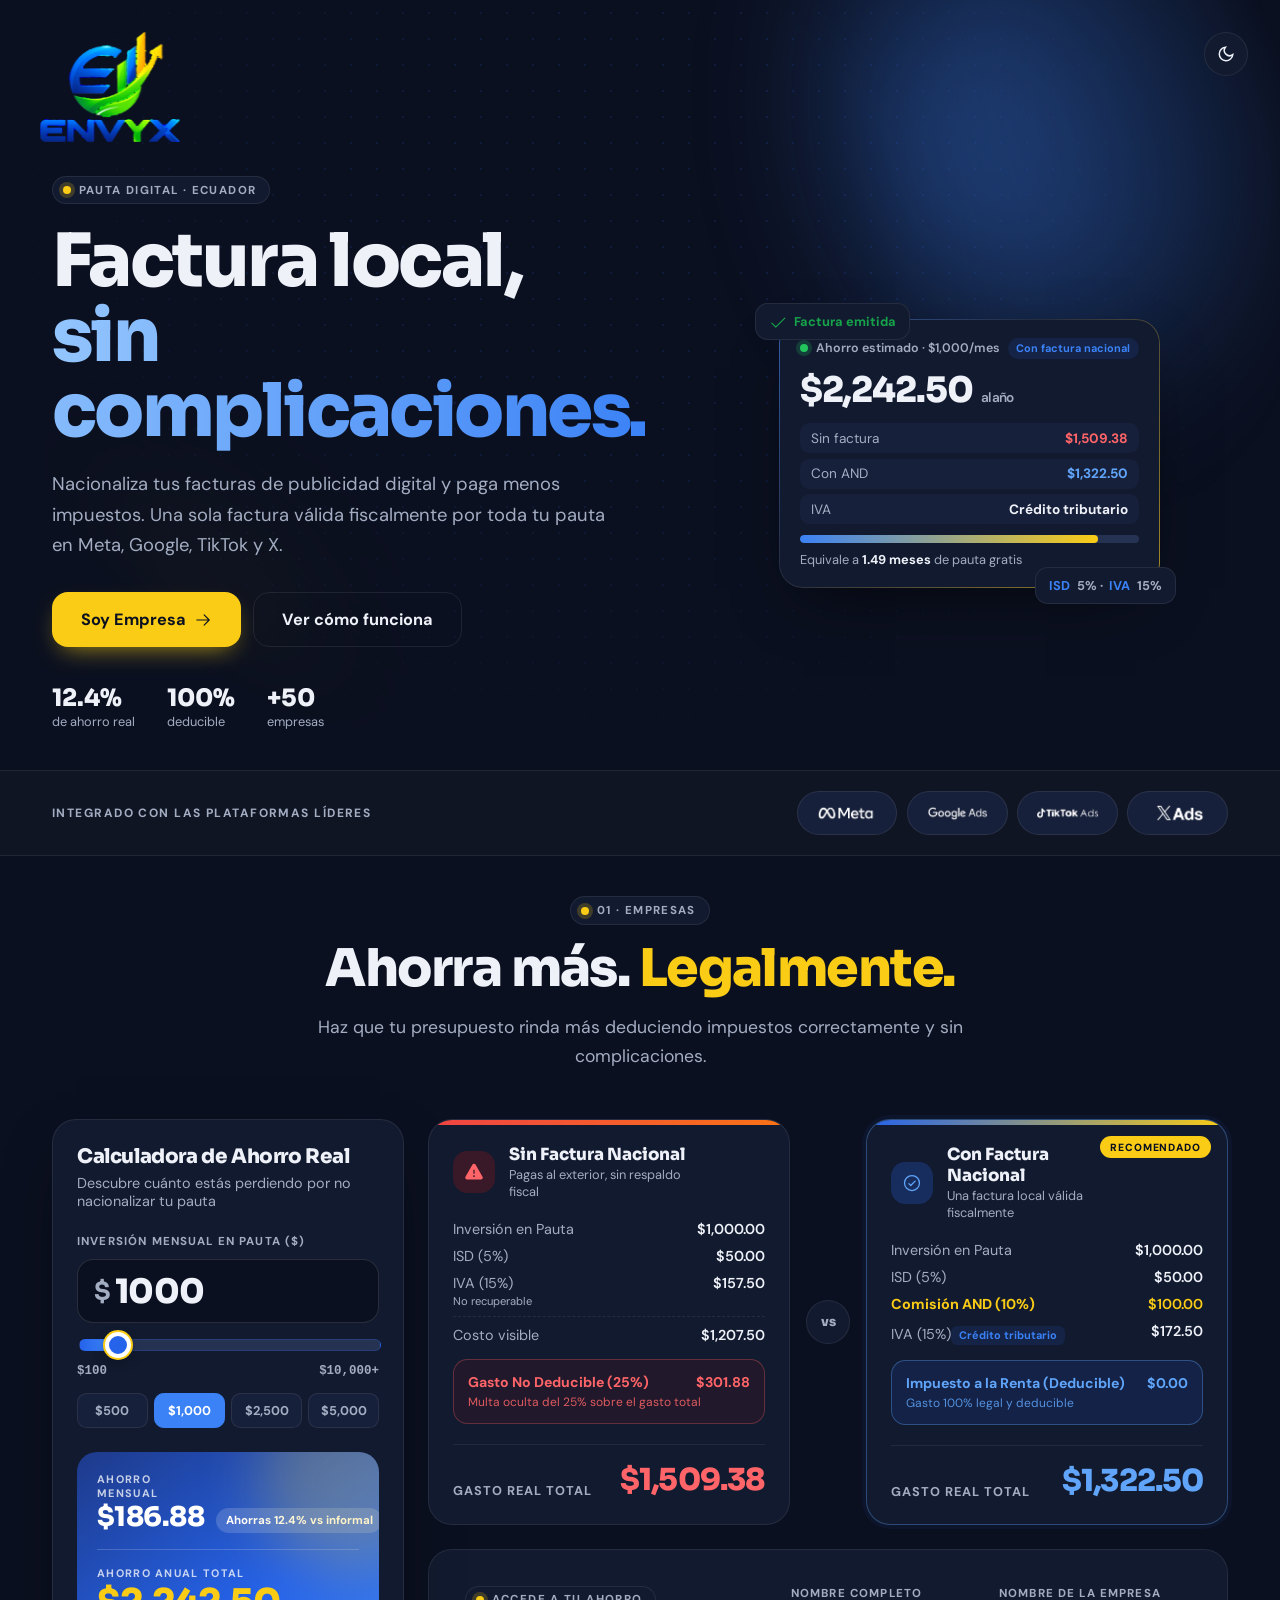
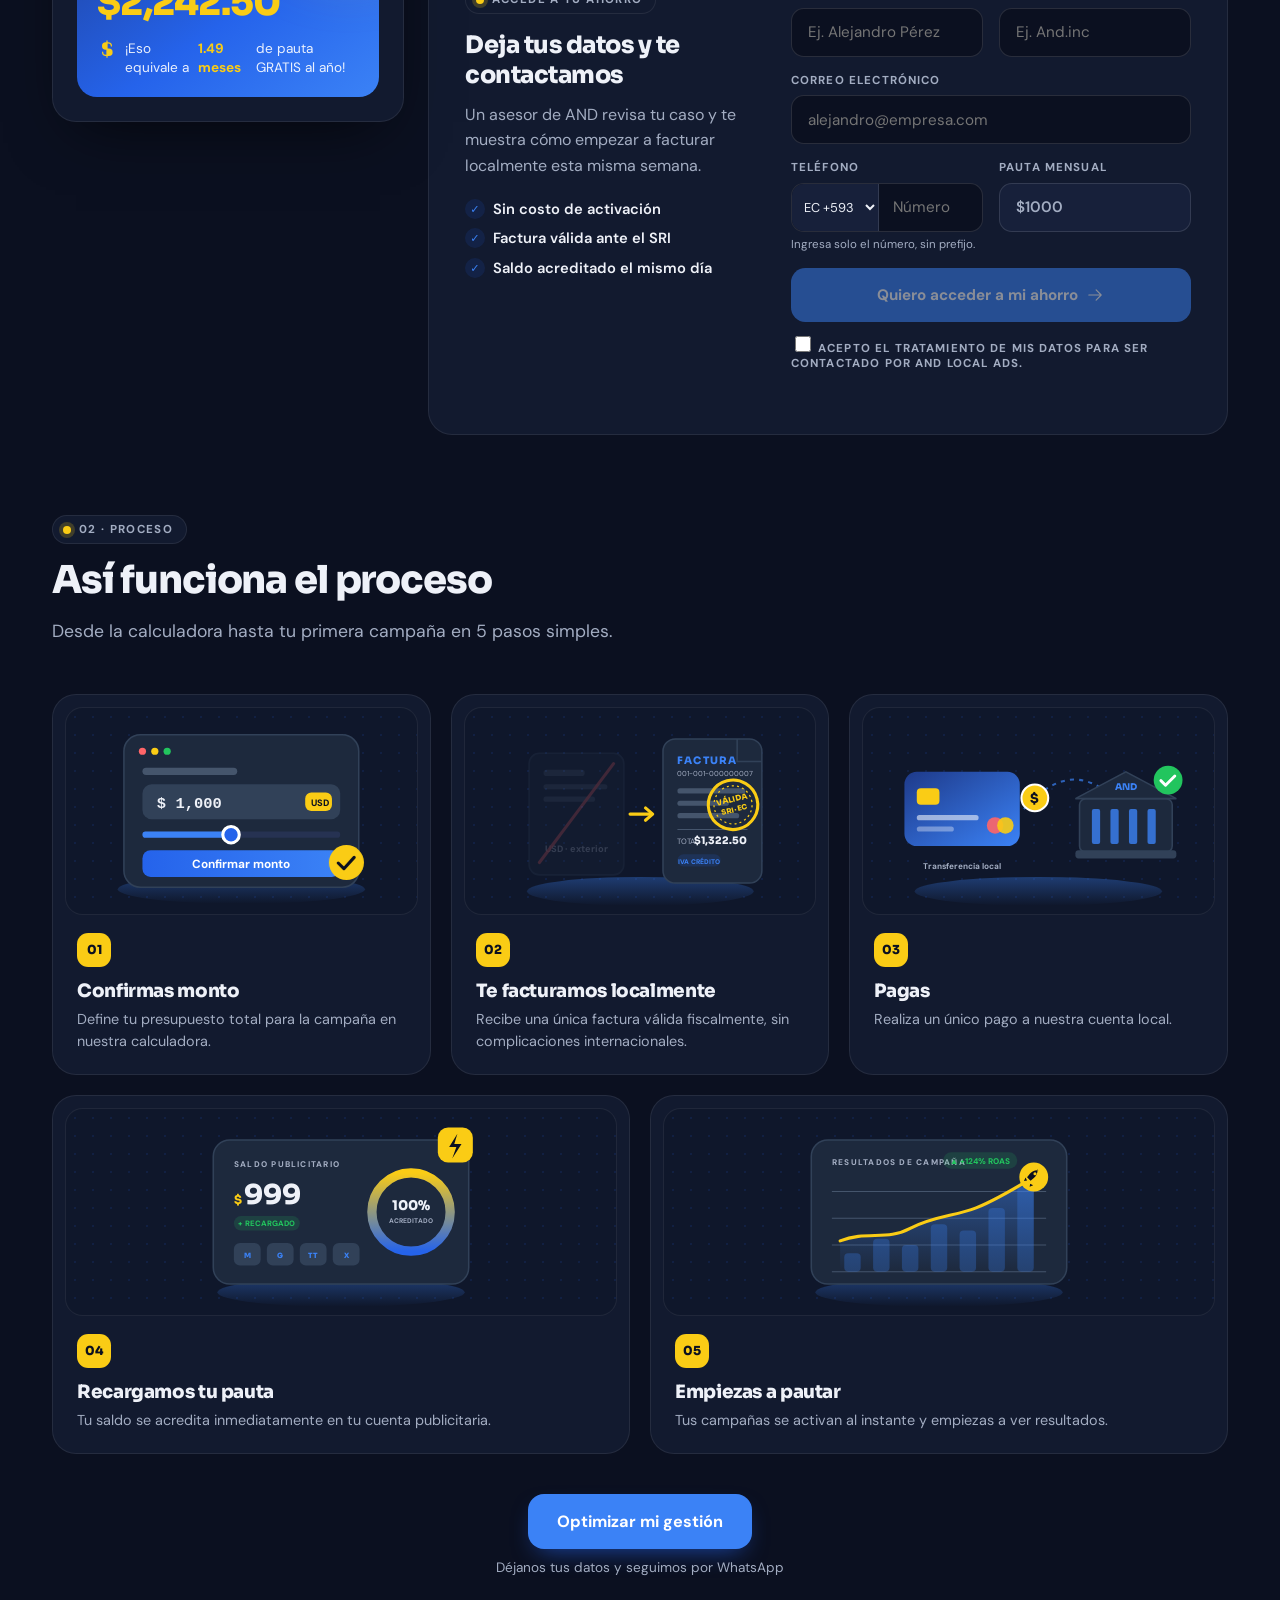
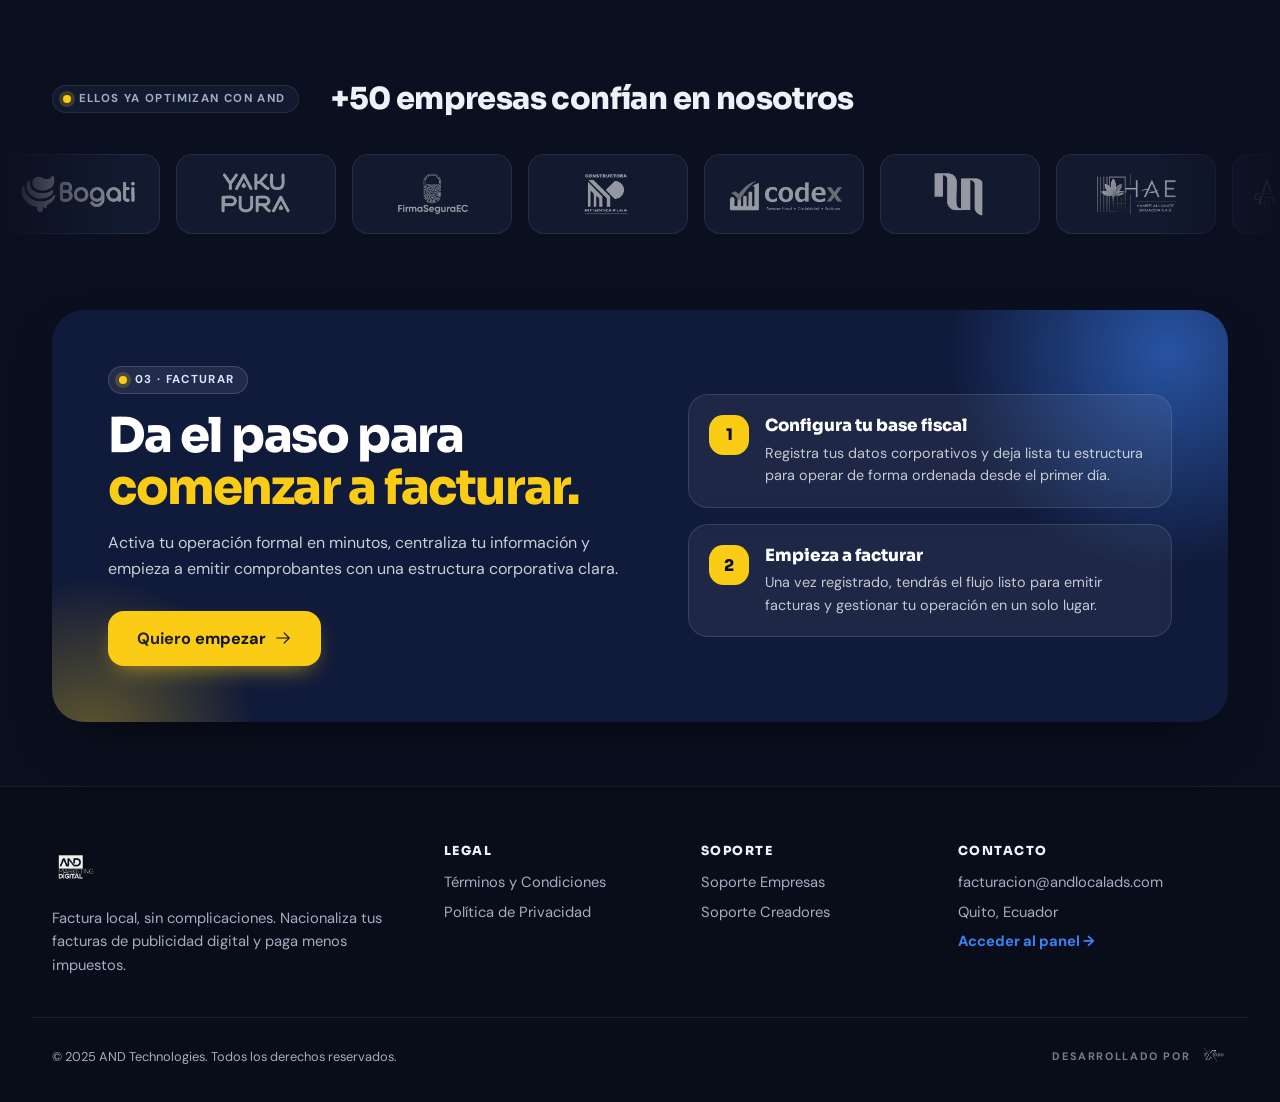
==== index.html @ 0791f18e "Logo ENVYX con fondo transparente (se integra en tema claro y oscuro) Co-Authored-By: Claude Fable 5" ====
<!DOCTYPE html>
<html lang="es" class="dark">
<head>
  <meta charset="utf-8" />
  <meta name="viewport" content="width=device-width, initial-scale=1" />
  <title>Factura local, sin complicaciones.</title>
  <meta name="description" content="Nacionaliza tus facturas de publicidad digital y paga menos impuestos" />
  <link rel="icon" href="assets/icon.png" />
  <link rel="preconnect" href="https://fonts.googleapis.com" />
  <link rel="preconnect" href="https://fonts.gstatic.com" crossorigin />
  <link href="https://fonts.googleapis.com/css2?family=Sora:wght@500;600;700;800&family=DM+Sans:wght@400;500;600;700&display=swap" rel="stylesheet" />
  <link rel="stylesheet" href="css/styles.css" />
</head>
<body>

  <!-- ===== Cambio de tema (flotante) ===== -->
  <div class="topbar topbar--landing">
    <button id="themeToggle" class="theme-toggle" aria-label="Cambiar tema" title="Cambiar tema">
          <svg class="icon-sun" width="18" height="18" viewBox="0 0 24 24" fill="none" stroke="currentColor" stroke-width="2" stroke-linecap="round"><circle cx="12" cy="12" r="4"/><path d="M12 2v2M12 20v2M4.9 4.9l1.4 1.4M17.7 17.7l1.4 1.4M2 12h2M20 12h2M4.9 19.1l1.4-1.4M17.7 6.3l1.4-1.4"/></svg>
          <svg class="icon-moon" width="18" height="18" viewBox="0 0 24 24" fill="none" stroke="currentColor" stroke-width="2" stroke-linecap="round"><path d="M21 12.8A9 9 0 1 1 11.2 3a7 7 0 0 0 9.8 9.8z"/></svg>
        </button>
  </div>

  <main class="page">

    <!-- ================= HERO ================= -->
    <section id="hero" class="hero">
      <div class="hero__bg" aria-hidden="true">
        <span class="blob blob--blue"></span>
        <span class="blob blob--yellow"></span>
      </div>
      <a href="#hero" class="hero__logo reveal" data-target="hero" aria-label="ENVYX — inicio">
        <img src="assets/logo-envyx.png" alt="ENVYX" />
      </a>
      <div class="container hero__grid">
        <div class="hero__copy">
          <span class="eyebrow reveal"><i></i>Pauta digital · Ecuador</span>
          <h1 class="hero__title reveal reveal--up">
            Factura local,<br /><span class="hero__accent">sin complicaciones.</span>
          </h1>
          <p class="hero__subtitle reveal reveal--up">Nacionaliza tus facturas de publicidad digital y paga menos impuestos. Una sola factura válida fiscalmente por toda tu pauta en Meta, Google, TikTok y X.</p>
          <div class="hero__actions reveal reveal--up">
            <a href="#companies" class="btn btn--accent btn--lg" data-target="companies">
              Soy Empresa
              <svg width="18" height="18" viewBox="0 0 256 256" fill="currentColor" class="btn__arrow"><path d="M221.66,133.66l-72,72a8,8,0,0,1-11.32-11.32L196.69,136H40a8,8,0,0,1,0-16H196.69L138.34,61.66a8,8,0,0,1,11.32-11.32l72,72A8,8,0,0,1,221.66,133.66Z"/></svg>
            </a>
            <a href="#process" class="btn btn--ghost btn--lg" data-target="process">Ver cómo funciona</a>
          </div>
          <ul class="hero__facts reveal reveal--up">
            <li><strong>12.4%</strong><span>de ahorro real</span></li>
            <li><strong>100%</strong><span>deducible</span></li>
            <li><strong>+50</strong><span>empresas</span></li>
          </ul>
        </div>

        <div class="hero__visual reveal reveal--zoom" aria-hidden="true">
          <div class="hcard">
            <div class="hcard__head">
              <span class="hcard__dot"></span>
              <span>Ahorro estimado · $1,000/mes</span>
              <span class="hcard__tag">Con factura nacional</span>
            </div>
            <div class="hcard__big">$2,242.50<small>al año</small></div>
            <div class="hcard__rows">
              <div><span>Sin factura</span><b class="is-bad">$1,509.38</b></div>
              <div><span>Con AND</span><b class="is-good">$1,322.50</b></div>
              <div><span>IVA</span><b>Crédito tributario</b></div>
            </div>
            <div class="hcard__bar"><i style="width:88%"></i></div>
            <div class="hcard__foot">Equivale a <strong>1.49 meses</strong> de pauta gratis</div>
          </div>
          <div class="hfloat hfloat--a"><svg width="18" height="18" viewBox="0 0 256 256" fill="currentColor"><path d="M229.66,77.66l-128,128a8,8,0,0,1-11.32,0l-56-56a8,8,0,0,1,11.32-11.32L96,188.69,218.34,66.34a8,8,0,0,1,11.32,11.32Z"/></svg>Factura emitida</div>
          <div class="hfloat hfloat--b"><span>ISD</span> 5% · <span>IVA</span> 15%</div>
        </div>
      </div>
    </section>

    <!-- ================= PLATAFORMAS ================= -->
    <section class="platforms">
      <div class="container platforms__inner">
        <p class="platforms__label">Integrado con las plataformas líderes</p>
        <div class="platforms__logos">
          <span class="chip"><img src="assets/metaads.png" alt="Meta Ads" /></span>
          <span class="chip"><img src="assets/googleads.png" alt="Google Ads" /></span>
          <span class="chip"><img src="assets/tiktokads.png" alt="TikTok Ads" /></span>
          <span class="chip"><img src="assets/xads.png" alt="X Ads" /></span>
        </div>
      </div>
    </section>

    <!-- ================= EMPRESAS ================= -->
    <section id="companies" class="companies">
      <div class="container">

        <header class="section-head reveal reveal--up">
          <span class="eyebrow"><i></i>01 · Empresas</span>
          <h2 class="section-head__title">Ahorra más. <span class="text-accent">Legalmente.</span></h2>
          <p class="section-head__text">Haz que tu presupuesto rinda más deduciendo impuestos correctamente y sin complicaciones.</p>
        </header>

        <!-- ---------- Calculadora ---------- -->
        <div class="calc reveal reveal--up">
          <aside class="calc__side">
            <h3>Calculadora de Ahorro Real</h3>
            <p>Descubre cuánto estás perdiendo por no nacionalizar tu pauta</p>

            <div class="calc__input">
              <label for="investInput">Inversión mensual en pauta ($)</label>
              <div class="calc__number-wrap">
                <span class="calc__currency">$</span>
                <input id="investInput" type="number" min="0" step="100" value="1000" inputmode="numeric" />
              </div>
              <input id="investRange" type="range" min="100" max="10000" step="100" value="1000" aria-label="Inversión mensual" />
              <div class="calc__range-labels"><span>$100</span><span>$10,000+</span></div>
              <div class="calc__presets" aria-label="Montos rápidos">
                <button type="button" data-preset="500">$500</button>
                <button type="button" data-preset="1000" class="is-on">$1,000</button>
                <button type="button" data-preset="2500">$2,500</button>
                <button type="button" data-preset="5000">$5,000</button>
              </div>
            </div>

            <div class="savings">
              <div class="savings__row">
                <div><h5>Ahorro mensual</h5><div class="savings__value" data-out="saveMonth">$186.88</div></div>
                <div class="savings__chip">Ahorras <span data-out="savePct">12.4</span>% vs informal</div>
              </div>
              <div class="savings__year">
                <h5>Ahorro anual total</h5>
                <div class="savings__value savings__value--big" data-out="saveYear">$2,242.50</div>
              </div>
              <p class="savings__note">
                <svg width="20" height="20" viewBox="0 0 256 256" fill="currentColor"><path d="M152,120H136V56h8a32,32,0,0,1,32,32,8,8,0,0,0,16,0,48.05,48.05,0,0,0-48-48h-8V24a8,8,0,0,0-16,0V40h-8a48,48,0,0,0,0,96h8v64h-8a32,32,0,0,1-32-32,8,8,0,0,0-16,0,48.05,48.05,0,0,0,48,48h8v16a8,8,0,0,0,16,0V216h16a48,48,0,0,0,0-96Z"/></svg>
                ¡Eso equivale a <strong><span data-out="freeMonths">1.49</span> meses</strong> de pauta GRATIS al año!
              </p>
            </div>
          </aside>

          <div class="calc__main">
            <div class="compare">
              <!-- Sin factura -->
              <article class="ccard ccard--bad">
                <header class="ccard__head">
                  <span class="ccard__icon"><svg width="20" height="20" viewBox="0 0 256 256" fill="currentColor"><path d="M236.8,188.09,149.35,36.22h0a24.76,24.76,0,0,0-42.7,0L19.2,188.09a23.51,23.51,0,0,0,0,23.72A24.35,24.35,0,0,0,40.55,224h174.9a24.35,24.35,0,0,0,21.33-12.19A23.51,23.51,0,0,0,236.8,188.09ZM120,104a8,8,0,0,1,16,0v40a8,8,0,0,1-16,0Zm8,88a12,12,0,1,1,12-12A12,12,0,0,1,128,192Z"/></svg></span>
                  <div><h4>Sin Factura Nacional</h4><p>Pagas al exterior, sin respaldo fiscal</p></div>
                </header>
                <div class="ccard__rows">
                  <div class="row"><span>Inversión en Pauta</span><span data-out="inv1">$1,000.00</span></div>
                  <div class="row"><span>ISD (<span data-rate="ISD">5%</span>)</span><span data-out="isd1">$50.00</span></div>
                  <div class="row"><span>IVA (<span data-rate="IVA">15%</span>)<small>No recuperable</small></span><span data-out="iva1">$157.50</span></div>
                  <div class="row row--sub"><span>Costo visible</span><span data-out="visible1">$1,207.50</span></div>
                  <div class="callout callout--bad">
                    <div class="callout__row"><span>Gasto No Deducible (<span data-rate="NON_DEDUCTIBLE">25%</span>)</span><span data-out="nodeduc1">$301.88</span></div>
                    <p>Multa oculta del 25% sobre el gasto total</p>
                  </div>
                </div>
                <footer class="ccard__total"><span>Gasto real total</span><strong data-out="total1">$1,509.38</strong></footer>
              </article>

              <div class="compare__vs" aria-hidden="true"><span>vs</span></div>

              <!-- Con factura -->
              <article class="ccard ccard--good">
                <span class="ccard__badge">Recomendado</span>
                <header class="ccard__head">
                  <span class="ccard__icon"><svg width="20" height="20" viewBox="0 0 256 256" fill="currentColor"><path d="M173.66,98.34a8,8,0,0,1,0,11.32l-56,56a8,8,0,0,1-11.32,0l-24-24a8,8,0,0,1,11.32-11.32L112,148.69l50.34-50.35A8,8,0,0,1,173.66,98.34ZM232,128A104,104,0,1,1,128,24,104.11,104.11,0,0,1,232,128Zm-16,0a88,88,0,1,0-88,88A88.1,88.1,0,0,0,216,128Z"/></svg></span>
                  <div><h4>Con Factura Nacional</h4><p>Una factura local válida fiscalmente</p></div>
                </header>
                <div class="ccard__rows">
                  <div class="row"><span>Inversión en Pauta</span><span data-out="inv2">$1,000.00</span></div>
                  <div class="row"><span>ISD (<span data-rate="ISD">5%</span>)</span><span data-out="isd2">$50.00</span></div>
                  <div class="row row--accent"><span>Comisión AND (<span data-rate="FEE">10%</span>)</span><span data-out="fee2">$100.00</span></div>
                  <div class="row"><span>IVA (<span data-rate="IVA">15%</span>)<small class="tag">Crédito tributario</small></span><span data-out="iva2">$172.50</span></div>
                  <div class="callout callout--good">
                    <div class="callout__row"><span>Impuesto a la Renta (Deducible)</span><span>$0.00</span></div>
                    <p>Gasto 100% legal y deducible</p>
                  </div>
                </div>
                <footer class="ccard__total"><span>Gasto real total</span><strong data-out="total2">$1,322.50</strong></footer>
              </article>
            </div>

            <!-- ---------- Formulario de leads ---------- -->
            <div class="lead">
              <div class="lead__copy">
                <span class="eyebrow"><i></i>Accede a tu ahorro</span>
                <h4 class="lead__title">Deja tus datos y te contactamos</h4>
                <p>Un asesor de AND revisa tu caso y te muestra cómo empezar a facturar localmente esta misma semana.</p>
                <ul class="lead__list">
                  <li>Sin costo de activación</li>
                  <li>Factura válida ante el SRI</li>
                  <li>Saldo acreditado el mismo día</li>
                </ul>
              </div>
              <form id="leadForm" class="lead__form" novalidate>
                <div class="field">
                  <label for="fullName">Nombre completo</label>
                  <input id="fullName" name="fullName" type="text" required placeholder="Ej. Alejandro Pérez" />
                </div>
                <div class="field">
                  <label for="companyName">Nombre de la empresa</label>
                  <input id="companyName" name="companyName" type="text" required placeholder="Ej. And.inc" />
                </div>
                <div class="field field--full">
                  <label for="email">Correo electrónico</label>
                  <input id="email" name="email" type="email" required placeholder="alejandro@empresa.com" />
                </div>
                <div class="field">
                  <label for="phone">Teléfono</label>
                  <div class="phone">
                    <select id="phoneCode" name="phoneCode" aria-label="País del teléfono">
                      <option value="+593" selected>EC +593</option>
                      <option value="+57">CO +57</option>
                      <option value="+51">PE +51</option>
                      <option value="+52">MX +52</option>
                      <option value="+56">CL +56</option>
                      <option value="+54">AR +54</option>
                      <option value="+1">US +1</option>
                      <option value="+34">ES +34</option>
                    </select>
                    <input id="phone" name="phone" type="text" inputmode="numeric" pattern="[0-9]*" required placeholder="Número" />
                  </div>
                  <p class="field__hint">Ingresa solo el número, sin prefijo.</p>
                </div>
                <div class="field">
                  <label for="budget">Pauta mensual</label>
                  <input id="budget" name="budget" type="text" readonly value="$1000" />
                </div>
                <div class="field field--full">
                  <button type="submit" id="leadSubmit" class="btn btn--primary btn--block" disabled>
                    Quiero acceder a mi ahorro
                    <svg width="18" height="18" viewBox="0 0 256 256" fill="currentColor" class="btn__arrow"><path d="M221.66,133.66l-72,72a8,8,0,0,1-11.32-11.32L196.69,136H40a8,8,0,0,1,0-16H196.69L138.34,61.66a8,8,0,0,1,11.32-11.32l72,72A8,8,0,0,1,221.66,133.66Z"/></svg>
                  </button>
                  <label class="consent">
                    <input type="checkbox" id="consent" name="consent" required />
                    <span>Acepto el tratamiento de mis datos para ser contactado por AND Local Ads.</span>
                  </label>
                  <p id="leadStatus" class="lead__status" role="status" aria-live="polite"></p>
                </div>
              </form>
            </div>
          </div>
        </div>

        <!-- ---------- Proceso ---------- -->
        <div id="process" class="process">
          <header class="section-head section-head--left reveal reveal--up">
            <span class="eyebrow"><i></i>02 · Proceso</span>
            <h3 class="section-head__title section-head__title--sm">Así funciona el proceso</h3>
            <p class="section-head__text">Desde la calculadora hasta tu primera campaña en 5 pasos simples.</p>
          </header>

          <div class="steps">
            <!-- Paso 1 -->
            <article class="step reveal reveal--up" data-step="1">
              <div class="mock">
                <svg class="illo" viewBox="0 0 320 200" role="img" aria-label="Confirmar monto en la calculadora">
                  <defs>
                    <linearGradient id="i1-btn" x1="0" x2="1"><stop offset="0" stop-color="#2563eb"/><stop offset="1" stop-color="#3b82f6"/></linearGradient>
                    <linearGradient id="i1-glow" x1="0" y1="0" x2="0" y2="1"><stop offset="0" stop-color="#3b82f6" stop-opacity=".35"/><stop offset="1" stop-color="#3b82f6" stop-opacity="0"/></linearGradient>
                  </defs>
                  <ellipse cx="160" cy="176" rx="120" ry="14" fill="url(#i1-glow)"/>
                  <rect x="46" y="26" width="228" height="148" rx="16" class="illo-surface"/>
                  <circle cx="64" cy="42" r="3.5" fill="#ff6568"/><circle cx="76" cy="42" r="3.5" fill="#facc15"/><circle cx="88" cy="42" r="3.5" fill="#22c55e"/>
                  <rect x="64" y="58" width="92" height="7" rx="3.5" class="illo-line"/>
                  <rect x="64" y="74" width="192" height="34" rx="9" class="illo-field"/>
                  <text x="78" y="97" class="illo-mono" font-size="15" font-weight="700">$ 1,000</text>
                  <rect x="222" y="82" width="26" height="18" rx="6" fill="#facc15"/><text x="228" y="95" font-size="9" font-weight="800" fill="#0b1020" font-family="DM Sans, sans-serif">USD</text>
                  <rect x="64" y="120" width="192" height="6" rx="3" class="illo-track"/>
                  <rect x="64" y="120" width="86" height="6" rx="3" fill="#3b82f6"/>
                  <circle cx="150" cy="123" r="8" fill="#2563eb" stroke="#fff" stroke-width="3"/>
                  <g class="illo-btn"><rect x="64" y="138" width="192" height="26" rx="8" fill="url(#i1-btn)"/><text x="160" y="155" text-anchor="middle" font-size="11.5" font-weight="700" fill="#fff" font-family="DM Sans, sans-serif">Confirmar monto</text></g>
                  <g class="illo-cursor"><path d="M0 0 L0 16 L4.5 12.5 L7.5 19 L10 18 L7 11.5 L12.5 11 Z" fill="#fff" stroke="#0b1020" stroke-width="1.2"/></g>
                  <g class="illo-pop"><circle cx="262" cy="150" r="17" fill="#facc15"/><path d="M254 150.5l5.5 5.5 10-11" fill="none" stroke="#0b1020" stroke-width="3" stroke-linecap="round" stroke-linejoin="round"/></g>
                </svg>
              </div>
              <div class="step__text">
                <span class="step__num">01</span>
                <h4>Confirmas monto</h4>
                <p>Define tu presupuesto total para la campaña en nuestra calculadora.</p>
              </div>
            </article>

            <!-- Paso 2 -->
            <article class="step reveal reveal--up" data-step="2">
              <div class="mock">
                <svg class="illo" viewBox="0 0 320 200" role="img" aria-label="Factura nacional válida fiscalmente">
                  <defs><linearGradient id="i2-glow" x1="0" y1="0" x2="0" y2="1"><stop offset="0" stop-color="#3b82f6" stop-opacity=".35"/><stop offset="1" stop-color="#3b82f6" stop-opacity="0"/></linearGradient></defs>
                  <ellipse cx="160" cy="178" rx="110" ry="14" fill="url(#i2-glow)"/>
                  <g class="illo-ghost" opacity=".45"><rect x="52" y="44" width="92" height="118" rx="10" class="illo-surface"/><rect x="66" y="60" width="40" height="6" rx="3" class="illo-line"/><rect x="66" y="74" width="62" height="5" rx="2.5" class="illo-line"/><rect x="66" y="86" width="50" height="5" rx="2.5" class="illo-line"/><text x="98" y="140" text-anchor="middle" font-size="9" font-weight="700" class="illo-muted" font-family="DM Sans, sans-serif">USD · exterior</text><line x1="62" y1="150" x2="134" y2="54" stroke="#ff6568" stroke-width="3" stroke-linecap="round" opacity=".8"/></g>
                  <path d="M150 103h20" stroke="#facc15" stroke-width="3" stroke-linecap="round"/><path d="M165 97l7 6-7 6" fill="none" stroke="#facc15" stroke-width="3" stroke-linecap="round" stroke-linejoin="round"/>
                  <g class="illo-doc"><rect x="182" y="30" width="96" height="140" rx="12" class="illo-surface"/>
                    <path d="M254 30v22h24" fill="none" class="illo-fold"/>
                    <text x="196" y="54" font-size="10" font-weight="800" fill="#3b82f6" font-family="Sora, sans-serif" letter-spacing="1">FACTURA</text>
                    <text x="196" y="66" font-size="7" class="illo-muted" font-family="DM Sans, sans-serif">001-001-000000007</text>
                    <rect x="196" y="78" width="66" height="5" rx="2.5" class="illo-line"/><rect x="196" y="90" width="50" height="5" rx="2.5" class="illo-line"/><rect x="196" y="102" width="60" height="5" rx="2.5" class="illo-line"/>
                    <line x1="196" y1="118" x2="264" y2="118" class="illo-rule"/>
                    <text x="196" y="132" font-size="7.5" class="illo-muted" font-family="DM Sans, sans-serif">TOTAL</text><text x="264" y="132" text-anchor="end" font-size="10" font-weight="800" class="illo-ink" font-family="Sora, sans-serif">$1,322.50</text>
                    <rect x="196" y="142" width="42" height="12" rx="6" fill="rgba(37,99,235,.15)"/><text x="217" y="151" text-anchor="middle" font-size="6.5" font-weight="800" fill="#3b82f6" font-family="DM Sans, sans-serif">IVA CRÉDITO</text>
                  </g>
                  <g class="illo-stamp"><g transform="rotate(-14 250 94)"><circle cx="250" cy="94" r="24" fill="none" stroke="#facc15" stroke-width="3"/><circle cx="250" cy="94" r="18.5" fill="none" stroke="#facc15" stroke-width="1.2" stroke-dasharray="2 3"/><text x="250" y="91" text-anchor="middle" font-size="7.5" font-weight="800" fill="#facc15" font-family="Sora, sans-serif">VÁLIDA</text><text x="250" y="101" text-anchor="middle" font-size="7" font-weight="800" fill="#facc15" font-family="Sora, sans-serif">SRI · EC</text></g></g>
                </svg>
              </div>
              <div class="step__text">
                <span class="step__num">02</span>
                <h4>Te facturamos localmente</h4>
                <p>Recibe una única factura válida fiscalmente, sin complicaciones internacionales.</p>
              </div>
            </article>

            <!-- Paso 3 -->
            <article class="step reveal reveal--up" data-step="3">
              <div class="mock">
                <svg class="illo" viewBox="0 0 320 200" role="img" aria-label="Pago a la cuenta local de AND">
                  <defs>
                    <linearGradient id="i3-card" x1="0" y1="0" x2="1" y2="1"><stop offset="0" stop-color="#1e3a8a"/><stop offset="1" stop-color="#3b82f6"/></linearGradient>
                    <linearGradient id="i3-glow" x1="0" y1="0" x2="0" y2="1"><stop offset="0" stop-color="#3b82f6" stop-opacity=".35"/><stop offset="1" stop-color="#3b82f6" stop-opacity="0"/></linearGradient>
                  </defs>
                  <ellipse cx="160" cy="178" rx="120" ry="14" fill="url(#i3-glow)"/>
                  <g class="illo-card"><rect x="30" y="62" width="112" height="72" rx="12" fill="url(#i3-card)"/><rect x="42" y="78" width="22" height="16" rx="4" fill="#facc15"/><rect x="42" y="104" width="60" height="5" rx="2.5" fill="rgba(255,255,255,.55)"/><rect x="42" y="115" width="36" height="5" rx="2.5" fill="rgba(255,255,255,.35)"/><circle cx="118" cy="114" r="8" fill="#ff6568" opacity=".9"/><circle cx="128" cy="114" r="8" fill="#facc15" opacity=".9"/></g>
                  <path id="i3-path" d="M146 98 C 180 60, 210 60, 244 98" fill="none" stroke="#3b82f6" stroke-width="2" stroke-dasharray="4 5" opacity=".7"/>
                  <g class="illo-coin"><circle r="13" fill="#facc15" stroke="#fff" stroke-width="2"/><text y="4.5" text-anchor="middle" font-size="13" font-weight="800" fill="#0b1020" font-family="Sora, sans-serif">$</text>
                    <animateMotion dur="2.2s" repeatCount="indefinite" keyPoints="0;1" keyTimes="0;1" calcMode="spline" keySplines=".4 0 .2 1"><mpath href="#i3-path"/></animateMotion></g>
                  <g class="illo-bank"><rect x="200" y="88" width="90" height="52" rx="6" class="illo-surface"/><path d="M196 88 L245 62 L294 88 Z" class="illo-surface"/><rect x="212" y="98" width="8" height="34" rx="2" fill="#3b82f6" opacity=".8"/><rect x="230" y="98" width="8" height="34" rx="2" fill="#3b82f6" opacity=".8"/><rect x="248" y="98" width="8" height="34" rx="2" fill="#3b82f6" opacity=".8"/><rect x="266" y="98" width="8" height="34" rx="2" fill="#3b82f6" opacity=".8"/><rect x="196" y="138" width="98" height="8" rx="3" class="illo-field"/><text x="245" y="80" text-anchor="middle" font-size="9" font-weight="800" fill="#3b82f6" font-family="Sora, sans-serif">AND</text></g>
                  <g class="illo-pop"><circle cx="286" cy="70" r="14" fill="#22c55e"/><path d="M279 70.5l4.5 4.5 9-9" fill="none" stroke="#fff" stroke-width="2.8" stroke-linecap="round" stroke-linejoin="round"/></g>
                  <text x="86" y="156" text-anchor="middle" font-size="8" font-weight="700" class="illo-muted" font-family="DM Sans, sans-serif">Transferencia local</text>
                </svg>
              </div>
              <div class="step__text">
                <span class="step__num">03</span>
                <h4>Pagas</h4>
                <p>Realiza un único pago a nuestra cuenta local.</p>
              </div>
            </article>

            <!-- Paso 4 -->
            <article class="step step--wide reveal reveal--up" data-step="4">
              <div class="mock">
                <svg class="illo" viewBox="0 0 320 200" role="img" aria-label="Saldo publicitario recargado">
                  <defs>
                    <linearGradient id="i4-ring" x1="0" x2="1"><stop offset="0" stop-color="#2563eb"/><stop offset="1" stop-color="#facc15"/></linearGradient>
                    <linearGradient id="i4-glow" x1="0" y1="0" x2="0" y2="1"><stop offset="0" stop-color="#3b82f6" stop-opacity=".35"/><stop offset="1" stop-color="#3b82f6" stop-opacity="0"/></linearGradient>
                  </defs>
                  <ellipse cx="160" cy="178" rx="120" ry="14" fill="url(#i4-glow)"/>
                  <rect x="36" y="30" width="248" height="140" rx="16" class="illo-surface"/>
                  <text x="56" y="56" font-size="8" font-weight="800" letter-spacing="1.2" class="illo-muted" font-family="DM Sans, sans-serif">SALDO PUBLICITARIO</text>
                  <text x="56" y="92" font-size="12" font-weight="800" fill="#facc15" font-family="Sora, sans-serif">$</text>
                  <text x="66" y="92" font-size="27" font-weight="800" class="illo-ink" font-family="Sora, sans-serif" data-balance>0</text>
                  <rect x="56" y="104" width="64" height="14" rx="7" fill="rgba(34,197,94,.15)"/><text x="88" y="114" text-anchor="middle" font-size="7.5" font-weight="800" fill="#22c55e" font-family="DM Sans, sans-serif">+ RECARGADO</text>
                  <g class="illo-platforms"><rect x="56" y="130" width="26" height="22" rx="6" class="illo-field"/><text x="69" y="145" text-anchor="middle" font-size="7" font-weight="800" fill="#3b82f6" font-family="Sora, sans-serif">M</text><rect x="88" y="130" width="26" height="22" rx="6" class="illo-field"/><text x="101" y="145" text-anchor="middle" font-size="7" font-weight="800" fill="#3b82f6" font-family="Sora, sans-serif">G</text><rect x="120" y="130" width="26" height="22" rx="6" class="illo-field"/><text x="133" y="145" text-anchor="middle" font-size="7" font-weight="800" fill="#3b82f6" font-family="Sora, sans-serif">TT</text><rect x="152" y="130" width="26" height="22" rx="6" class="illo-field"/><text x="165" y="145" text-anchor="middle" font-size="7" font-weight="800" fill="#3b82f6" font-family="Sora, sans-serif">X</text></g>
                  <g transform="translate(228 100)"><circle r="38" fill="none" class="illo-track-ring" stroke-width="9"/><circle r="38" fill="none" stroke="url(#i4-ring)" stroke-width="9" stroke-linecap="round" class="illo-ring" transform="rotate(-90)"/><text y="-2" text-anchor="middle" font-size="13" font-weight="800" class="illo-ink" font-family="Sora, sans-serif">100%</text><text y="11" text-anchor="middle" font-size="6.5" font-weight="700" class="illo-muted" font-family="DM Sans, sans-serif">ACREDITADO</text></g>
                  <g class="illo-pop"><rect x="254" y="18" width="34" height="34" rx="10" fill="#facc15"/><path d="M273 24l-8 13h7l-4 11 9-14h-7z" fill="#0b1020"/></g>
                </svg>
              </div>
              <div class="step__text">
                <span class="step__num">04</span>
                <h4>Recargamos tu pauta</h4>
                <p>Tu saldo se acredita inmediatamente en tu cuenta publicitaria.</p>
              </div>
            </article>

            <!-- Paso 5 -->
            <article class="step step--wide reveal reveal--up" data-step="5">
              <div class="mock">
                <svg class="illo" viewBox="0 0 320 200" role="img" aria-label="Campañas activas con resultados">
                  <defs>
                    <linearGradient id="i5-area" x1="0" y1="0" x2="0" y2="1"><stop offset="0" stop-color="#3b82f6" stop-opacity=".45"/><stop offset="1" stop-color="#3b82f6" stop-opacity="0"/></linearGradient>
                    <linearGradient id="i5-glow" x1="0" y1="0" x2="0" y2="1"><stop offset="0" stop-color="#3b82f6" stop-opacity=".35"/><stop offset="1" stop-color="#3b82f6" stop-opacity="0"/></linearGradient>
                  </defs>
                  <ellipse cx="160" cy="178" rx="120" ry="14" fill="url(#i5-glow)"/>
                  <rect x="36" y="30" width="248" height="140" rx="16" class="illo-surface"/>
                  <text x="56" y="54" font-size="8" font-weight="800" letter-spacing="1.2" class="illo-muted" font-family="DM Sans, sans-serif">RESULTADOS DE CAMPAÑA</text>
                  <rect x="164" y="42" width="72" height="16" rx="8" fill="rgba(34,197,94,.15)"/><text x="200" y="53" text-anchor="middle" font-size="8" font-weight="800" fill="#22c55e" font-family="DM Sans, sans-serif">▲ +124% ROAS</text>
                  <g class="illo-grid" stroke-width="1"><line x1="56" y1="80" x2="264" y2="80"/><line x1="56" y1="106" x2="264" y2="106"/><line x1="56" y1="132" x2="264" y2="132"/><line x1="56" y1="158" x2="264" y2="158"/></g>
                  <g class="illo-bars"><rect x="68" y="140" width="16" height="18" rx="4"/><rect x="96" y="126" width="16" height="32" rx="4"/><rect x="124" y="132" width="16" height="26" rx="4"/><rect x="152" y="112" width="16" height="46" rx="4"/><rect x="180" y="118" width="16" height="40" rx="4"/><rect x="208" y="96" width="16" height="62" rx="4"/><rect x="236" y="76" width="16" height="82" rx="4"/></g>
                  <path class="illo-area" d="M64 128 C 90 118, 110 128, 132 116 S 176 104, 196 96 S 232 78, 252 66 L252 158 L64 158 Z" fill="url(#i5-area)"/>
                  <path class="illo-linepath" d="M64 128 C 90 118, 110 128, 132 116 S 176 104, 196 96 S 232 78, 252 66" fill="none" stroke="#facc15" stroke-width="3" stroke-linecap="round"/>
                  <g transform="translate(252 66)"><g class="illo-rocket"><circle r="14" fill="#facc15"/><path d="M4.5 -6.5c-3 -.5 -6.5 1 -8.5 3.5l-2.5 3.2 3.4 3.4 3.2 -2.5c2.5 -2 4 -5.5 3.5 -8.5z" fill="#0b1020"/><circle cx="1.2" cy="-3.2" r="1.5" fill="#facc15"/><path d="M-6.5 3.5l-3 .5 1.5 -3.5zM-3.5 6.5l-.5 3 3.5 -1.5z" fill="#0b1020"/></g></g>
                </svg>
              </div>
              <div class="step__text">
                <span class="step__num">05</span>
                <h4>Empiezas a pautar</h4>
                <p>Tus campañas se activan al instante y empiezas a ver resultados.</p>
              </div>
            </article>
          </div>

          <div class="process__cta reveal reveal--up">
            <button type="button" class="btn btn--primary btn--lg" data-open-start>Optimizar mi gestión</button>
            <span class="process__hint">Déjanos tus datos y seguimos por WhatsApp</span>
          </div>
        </div>
      </div>
    </section>

    <!-- ================= CLIENTES ================= -->
    <section class="clients">
      <div class="container clients__head">
        <span class="eyebrow"><i></i>Ellos ya optimizan con AND</span>
        <h3 class="clients__title">+50 empresas confían en nosotros</h3>
      </div>
      <div class="marquee">
        <div class="marquee__fade marquee__fade--l"></div>
        <div class="marquee__fade marquee__fade--r"></div>
        <div class="marquee__track" id="clientTrack">
          <div class="marquee__group">
            <div class="client"><img src="assets/LOGO_CLIENTES-04.png" alt="Cliente 1" draggable="false" /></div>
            <div class="client"><img src="assets/LOGO_CLIENTES-05.png" alt="Cliente 2" draggable="false" /></div>
            <div class="client"><img src="assets/LOGO_CLIENTES-06.png" alt="Cliente 3" draggable="false" /></div>
            <div class="client"><img src="assets/LOGO_CLIENTES-07.png" alt="Cliente 4" draggable="false" /></div>
            <div class="client"><img src="assets/LOGO_CLIENTES-08.png" alt="Cliente 5" draggable="false" /></div>
            <div class="client"><img src="assets/LOGO_CLIENTES-09.png" alt="Cliente 6" draggable="false" /></div>
            <div class="client"><img src="assets/LOGO_CLIENTES-10.png" alt="Cliente 7" draggable="false" /></div>
            <div class="client"><img src="assets/LOGO_CLIENTES-11.png" alt="Cliente 8" draggable="false" /></div>
            <div class="client"><img src="assets/LOGO_CLIENTES_Mesa_de_trabajo_1_copia_2.png" alt="Cliente 9" draggable="false" /></div>
          </div>
        </div>
      </div>
    </section>

    <!-- ================= FACTURAR ================= -->
    <section id="billing-start" class="billing">
      <div class="container">
        <div class="billing__panel reveal reveal--up">
          <div class="billing__copy">
            <span class="eyebrow eyebrow--light"><i></i>03 · Facturar</span>
            <h2 class="billing__title">Da el paso para <span>comenzar a facturar.</span></h2>
            <p>Activa tu operación formal en minutos, centraliza tu información y empieza a emitir comprobantes con una estructura corporativa clara.</p>
            <div class="billing__actions">
              <button type="button" class="btn btn--accent btn--lg" data-open-start>
                Quiero empezar
                <svg width="18" height="18" viewBox="0 0 256 256" fill="currentColor" class="btn__arrow"><path d="M221.66,133.66l-72,72a8,8,0,0,1-11.32-11.32L196.69,136H40a8,8,0,0,1,0-16H196.69L138.34,61.66a8,8,0,0,1,11.32-11.32l72,72A8,8,0,0,1,221.66,133.66Z"/></svg>
              </button>
            </div>
          </div>
          <ol class="billing__steps">
            <li>
              <span class="billing__n">1</span>
              <div><h3>Configura tu base fiscal</h3><p>Registra tus datos corporativos y deja lista tu estructura para operar de forma ordenada desde el primer día.</p></div>
            </li>
            <li>
              <span class="billing__n">2</span>
              <div><h3>Empieza a facturar</h3><p>Una vez registrado, tendrás el flujo listo para emitir facturas y gestionar tu operación en un solo lugar.</p></div>
            </li>
          </ol>
        </div>
      </div>
    </section>

    <!-- ================= FOOTER / CONTACTO ================= -->
    <footer id="footer" class="footer">
      <div class="container footer__grid">
        <div class="footer__brand">
          <img src="assets/logos-01.png" alt="AND Marketing Digital" class="only-light" />
          <img src="assets/logos-02.png" alt="AND Marketing Digital" class="only-dark" />
          <p>Factura local, sin complicaciones. Nacionaliza tus facturas de publicidad digital y paga menos impuestos.</p>
        </div>
        <div class="footer__col">
          <h4>Legal</h4>
          <a href="#">Términos y Condiciones</a>
          <a href="#">Política de Privacidad</a>
        </div>
        <div class="footer__col">
          <h4>Soporte</h4>
          <a href="#">Soporte Empresas</a>
          <a href="#">Soporte Creadores</a>
        </div>
        <div class="footer__col">
          <h4>Contacto</h4>
          <a href="mailto:facturacion@andlocalads.com">facturacion@andlocalads.com</a>
          <a href="#">Quito, Ecuador</a>
          <a href="login.html" class="footer__cta">Acceder al panel →</a>
        </div>
      </div>
      <div class="container footer__bottom">
        <span>© 2025 AND Technologies. Todos los derechos reservados.</span>
        <a href="#" class="footer__dev">
          <span>Desarrollado por</span>
          <img src="assets/Exodo_logo_dark.svg" alt="EXODO" class="only-light" />
          <img src="assets/Exodo_logo_light.svg" alt="EXODO" class="only-dark" />
        </a>
      </div>
    </footer>

  </main>

  <!-- ================= MODAL: QUIERO EMPEZAR (→ WhatsApp) ================= -->
  <div id="startModal" class="modal" aria-hidden="true">
    <div class="modal__backdrop" data-close-start></div>
    <div class="modal__dialog" role="dialog" aria-modal="true" aria-labelledby="startTitle">
      <button type="button" class="modal__close" aria-label="Cerrar" data-close-start>
        <svg width="20" height="20" viewBox="0 0 256 256" fill="currentColor"><path d="M205.66,194.34a8,8,0,0,1-11.32,11.32L128,139.31,61.66,205.66a8,8,0,0,1-11.32-11.32L116.69,128,50.34,61.66A8,8,0,0,1,61.66,50.34L128,116.69l66.34-66.35a8,8,0,0,1,11.32,11.32L139.31,128Z"/></svg>
      </button>
      <header class="register__head">
        <span class="register__icon register__icon--wa"><svg width="26" height="26" viewBox="0 0 256 256" fill="currentColor"><path d="M187.58,144.84l-32-16a8,8,0,0,0-8,.5l-14.69,9.8a40.55,40.55,0,0,1-16-16l9.8-14.69a8,8,0,0,0,.5-8l-16-32A8,8,0,0,0,104,64a40,40,0,0,0-40,40,88.1,88.1,0,0,0,88,88,40,40,0,0,0,40-40A8,8,0,0,0,187.58,144.84ZM152,176a72.08,72.08,0,0,1-72-72A24,24,0,0,1,99.29,80.46L110.4,102.7l-9.9,14.8a8,8,0,0,0-.9,6.1,56.5,56.5,0,0,0,32.9,32.9,8,8,0,0,0,6.1-.9l14.8-9.9,22.2,11.1A24,24,0,0,1,152,176ZM128,24A104,104,0,0,0,36.18,176.88L24.83,210.93a16,16,0,0,0,20.24,20.24l34.05-11.35A104,104,0,1,0,128,24Zm0,192a87.87,87.87,0,0,1-44.06-11.81,8,8,0,0,0-6.54-.67L40,216,52.47,178.6a8,8,0,0,0-.66-6.54A88,88,0,1,1,128,216Z"/></svg></span>
        <div><h3 id="startTitle">Quiero empezar</h3><p>Déjanos tus datos y seguimos por WhatsApp</p></div>
      </header>
      <form id="startForm" class="register__form" novalidate>
        <div class="rfield"><label for="sName">Nombre completo</label><div class="rfield__wrap"><input id="sName" name="fullName" type="text" required placeholder="Ej. Alejandro Pérez" autocomplete="name" /></div></div>
        <div class="rfield"><label for="sCompany">Nombre de la Empresa</label><div class="rfield__wrap"><input id="sCompany" name="company" type="text" required placeholder="Ej. Tech Solutions S.A.C." /></div></div>
        <div class="rfield"><label for="sEmail">Correo</label><div class="rfield__wrap"><input id="sEmail" name="email" type="email" required placeholder="contacto@empresa.com" /></div></div>
        <div class="rfield"><label for="sRuc">RUC / Identificación Fiscal</label><div class="rfield__wrap"><input id="sRuc" name="ruc" type="text" inputmode="numeric" required placeholder="20123456789" /></div></div>
        <div class="rfield"><label for="sPhone">Teléfono</label><div class="rfield__wrap"><input id="sPhone" name="phone" type="tel" required placeholder="+593 99 999 9999" /></div></div>
        <div class="rfield"><label for="sCity">Ciudad</label><div class="rfield__wrap"><input id="sCity" name="city" type="text" required placeholder="Quito" /></div></div>
        <label class="register__terms"><input type="checkbox" id="sTerms" name="terms" required /><span>Acepto el tratamiento de mis datos para ser contactado por AND Local Ads.</span></label>
        <button type="submit" id="startSubmit" class="btn btn--wa btn--block" disabled>
          <svg width="20" height="20" viewBox="0 0 256 256" fill="currentColor"><path d="M187.58,144.84l-32-16a8,8,0,0,0-8,.5l-14.69,9.8a40.55,40.55,0,0,1-16-16l9.8-14.69a8,8,0,0,0,.5-8l-16-32A8,8,0,0,0,104,64a40,40,0,0,0-40,40,88.1,88.1,0,0,0,88,88,40,40,0,0,0,40-40A8,8,0,0,0,187.58,144.84ZM152,176a72.08,72.08,0,0,1-72-72A24,24,0,0,1,99.29,80.46L110.4,102.7l-9.9,14.8a8,8,0,0,0-.9,6.1,56.5,56.5,0,0,0,32.9,32.9,8,8,0,0,0,6.1-.9l14.8-9.9,22.2,11.1A24,24,0,0,1,152,176ZM128,24A104,104,0,0,0,36.18,176.88L24.83,210.93a16,16,0,0,0,20.24,20.24l34.05-11.35A104,104,0,1,0,128,24Zm0,192a87.87,87.87,0,0,1-44.06-11.81,8,8,0,0,0-6.54-.67L40,216,52.47,178.6a8,8,0,0,0-.66-6.54A88,88,0,1,1,128,216Z"/></svg>
          Enviar por WhatsApp
        </button>
        <p id="startStatus" class="register__status" role="status" aria-live="polite"></p>
      </form>
    </div>
  </div>

  <!-- ================= MODAL: REGISTRO CORPORATIVO ================= -->
  <div id="registerModal" class="modal" aria-hidden="true">
    <div class="modal__backdrop" data-close-register></div>
    <div class="modal__dialog" role="dialog" aria-modal="true" aria-labelledby="registerTitle">
      <button type="button" class="modal__close" aria-label="Cerrar" data-close-register>
        <svg width="20" height="20" viewBox="0 0 256 256" fill="currentColor"><path d="M205.66,194.34a8,8,0,0,1-11.32,11.32L128,139.31,61.66,205.66a8,8,0,0,1-11.32-11.32L116.69,128,50.34,61.66A8,8,0,0,1,61.66,50.34L128,116.69l66.34-66.35a8,8,0,0,1,11.32,11.32L139.31,128Z"/></svg>
      </button>
      <header class="register__head">
        <span class="register__icon"><svg width="26" height="26" viewBox="0 0 256 256" fill="currentColor"><path d="M240,208H224V96a16,16,0,0,0-16-16H144V32a16,16,0,0,0-24.88-13.32L39.12,72A16,16,0,0,0,32,85.34V208H16a8,8,0,0,0,0,16H240a8,8,0,0,0,0-16ZM208,96V208H144V96ZM48,85.34,128,32V208H48ZM112,112v16a8,8,0,0,1-16,0V112a8,8,0,1,1,16,0Zm-32,0v16a8,8,0,0,1-16,0V112a8,8,0,1,1,16,0Zm0,56v16a8,8,0,0,1-16,0V168a8,8,0,0,1,16,0Zm32,0v16a8,8,0,0,1-16,0V168a8,8,0,0,1,16,0Z"/></svg></span>
        <div><h3 id="registerTitle">Registro Corporativo</h3><p>Optimiza tu gestión financiera</p></div>
      </header>
      <form id="registerForm" class="register__form" novalidate>
        <div class="rfield"><label for="rName">Nombre completo</label><div class="rfield__wrap"><input id="rName" name="fullName" type="text" required placeholder="Ej. Alejandro Pérez" autocomplete="name" /></div></div>
        <div class="rfield"><label for="rCompany">Nombre de la Empresa</label><div class="rfield__wrap"><input id="rCompany" name="company" type="text" required placeholder="Ej. Tech Solutions S.A.C." /></div></div>
        <div class="rfield"><label for="rEmail">Correo Corporativo</label><div class="rfield__wrap"><input id="rEmail" name="email" type="email" required placeholder="contacto@empresa.com" /></div></div>
        <div class="rfield"><label for="rRuc">RUC / Identificación Fiscal</label><div class="rfield__wrap"><input id="rRuc" name="ruc" type="text" inputmode="numeric" required placeholder="20123456789" /></div></div>
        <div class="rfield"><label for="rPhone">Teléfono</label><div class="rfield__wrap"><input id="rPhone" name="phone" type="tel" required placeholder="+593 99 999 9999" /></div></div>
        <div class="rfield"><label for="rCity">Ciudad</label><div class="rfield__wrap"><input id="rCity" name="city" type="text" required placeholder="Quito" /></div></div>
        <div class="rfield"><label for="rPass">Contraseña</label><div class="rfield__wrap"><input id="rPass" name="password" type="password" required minlength="8" placeholder="••••••••" autocomplete="new-password" /></div></div>
        <div class="rfield"><label for="rPass2">Confirmar Contraseña</label><div class="rfield__wrap"><input id="rPass2" name="password2" type="password" required minlength="8" placeholder="••••••••" autocomplete="new-password" /></div></div>
        <label class="register__terms"><input type="checkbox" id="rTerms" name="terms" required /><span>Acepto los <a href="#">Términos y Condiciones</a> y la <a href="#">Política de Privacidad</a>.</span></label>
        <button type="submit" id="registerSubmit" class="btn btn--primary btn--block" disabled>
          Crear Cuenta Empresarial
          <svg width="20" height="20" viewBox="0 0 256 256" fill="currentColor" class="btn__arrow"><path d="M221.66,133.66l-72,72a8,8,0,0,1-11.32-11.32L196.69,136H40a8,8,0,0,1,0-16H196.69L138.34,61.66a8,8,0,0,1,11.32-11.32l72,72A8,8,0,0,1,221.66,133.66Z"/></svg>
        </button>
        <p id="registerStatus" class="register__status" role="status" aria-live="polite"></p>
      </form>
    </div>
  </div>

  <script src="js/store.js"></script>
  <script src="js/main.js"></script>
</body>
</html>
---- css/styles.css ----
/* =====================================================================
   AND Local Ads — Diseño propio v2
   Tipografía: Sora (títulos) + DM Sans (texto). Paleta: azul + amarillo.
   Tema oscuro por defecto (.dark en <html>), tema claro sin la clase.
   ===================================================================== */

/* ---------- Tokens ---------- */
:root {
  --font-head: "Sora", "DM Sans", system-ui, sans-serif;
  --font-sans: "DM Sans", "Sora", system-ui, -apple-system, "Segoe UI", sans-serif;
  --font-mono: ui-monospace, SFMono-Regular, Menlo, Consolas, monospace;

  /* Escalas (nombres conservados: los usan los paneles) */
  --emerald-50: #eff6ff; --emerald-100: #dbeafe; --emerald-200: #bfdbfe; --emerald-300: #93c5fd;
  --emerald-400: #60a5fa; --emerald-500: #3b82f6; --emerald-600: #2563eb; --emerald-700: #1d4ed8;
  --emerald-800: #1e40af; --emerald-900: #1e3a8a;
  --yellow-100: #fef9c3; --yellow-200: #fef08a; --yellow-300: #fde047; --yellow-400: #facc15; --yellow-500: #eab308; --yellow-600: #ca8a04;
  --red-50: #fef2f2; --red-100: #ffe2e2; --red-200: #ffcaca; --red-300: #ffa3a3; --red-400: #ff6568;
  --red-500: #fb2c36; --red-600: #e40014; --red-700: #bf000f; --red-800: #9f0712; --red-900: #82181a;
  --slate-50: #f8fafc; --slate-100: #f1f5f9; --slate-200: #e2e8f0; --slate-300: #cad5e2; --slate-400: #90a1b9;
  --slate-500: #62748e; --slate-600: #45556c; --slate-700: #314158; --slate-800: #1d293d; --slate-900: #0f172b; --slate-950: #020618;

  /* Tema claro */
  --background: #f5f7fb;
  --foreground: #0b1020;
  --text-main: #0b1020;
  --text-soft: #4b5670;
  --surface: #ffffff;
  --surface-2: #eef2fa;
  --border: #dfe5f0;
  --primary: #2563eb;
  --primary-deep: #1e3a8a;
  --accent: #facc15;
  --accent-ink: #0b1020;
  --shadow: 0 20px 50px -20px rgba(15,23,43,.25);

  /* Componentes */
  --card-bg: #ffffff;
  --card-border: #dfe5f0;
  --muted: #4b5670;
  --input-bg: #ffffff;
  --input-border: #cfd8e6;
  --range-track: #dbe3f0;
  --bad: #dc2626; --bad-bg: #fff1f1; --bad-border: #ffd5d5; --bad-soft: #ffe4e4;
  --good: #2563eb; --good-bg: #eef4ff; --good-border: #bfd3ff; --good-soft: #dbe7ff;
  --mock-bg: #ffffff; --mock-border: #dfe5f0; --mock-line: #dfe5f0; --mock-soft: #eef2fa; --mock-canvas: #f3f6fc;
  --divider: #e6eaf2;
  --nav-bg: rgba(245,247,251,.85);
  --billing-bg: #0b1020;
  --footer-link: #4b5670;
}
html.dark {
  --background: #0b1020;
  --foreground: #eef1f8;
  --text-main: #eef1f8;
  --text-soft: #a3adc2;
  --surface: #121a2f;
  --surface-2: #17203a;
  --border: rgba(255,255,255,.08);
  --primary: #3b82f6;
  --primary-deep: #93c5fd;
  --accent: #facc15;
  --accent-ink: #0b1020;
  --shadow: 0 24px 60px -24px rgba(0,0,0,.7);

  --card-bg: #121a2f;
  --card-border: rgba(255,255,255,.08);
  --muted: #a3adc2;
  --input-bg: #0b1020;
  --input-border: rgba(255,255,255,.12);
  --range-track: #263252;
  --bad: #ff6568; --bad-bg: rgba(130,24,26,.14); --bad-border: rgba(255,101,104,.3); --bad-soft: rgba(130,24,26,.35);
  --good: #60a5fa; --good-bg: rgba(37,99,235,.12); --good-border: rgba(96,165,250,.35); --good-soft: rgba(37,99,235,.25);
  --mock-bg: #1d293d; --mock-border: #314158; --mock-line: #45556c; --mock-soft: #314158; --mock-canvas: #0f172b;
  --divider: rgba(255,255,255,.07);
  --nav-bg: rgba(11,16,32,.8);
  --billing-bg: #101a3a;
  --footer-link: #a3adc2;
}

/* ---------- Base ---------- */
*, *::before, *::after { box-sizing: border-box; }
html { scroll-behavior: smooth; scroll-padding-top: 1rem; }
body { margin: 0; font-family: var(--font-sans); background: var(--background); color: var(--text-main); -webkit-font-smoothing: antialiased; transition: background-color .3s, color .3s; overflow-x: hidden; }
img { max-width: 100%; display: block; }
[hidden] { display: none !important; }
h1, h2, h3, h4, h5, p, ul, ol { margin: 0; }
ul, ol { padding: 0; list-style: none; }
button { font: inherit; cursor: pointer; }
a { color: inherit; text-decoration: none; }
.container { width: 100%; max-width: 76rem; margin-inline: auto; padding-inline: 1.25rem; }
.only-dark { display: none; }
html.dark .only-dark { display: block; }
html.dark .only-light { display: none; }
.text-accent { color: var(--yellow-600); }
html.dark .text-accent { color: var(--accent); }
h1, h2, h3, .hcard__big, .savings__value, .ccard__total strong, .step__num { font-family: var(--font-head); }

/* ---------- Eyebrow ---------- */
.eyebrow { display: inline-flex; align-items: center; gap: .5rem; padding: .35rem .8rem .35rem .6rem; border-radius: 9999px; border: 1px solid var(--border); background: var(--surface); font-size: .72rem; font-weight: 700; letter-spacing: .12em; text-transform: uppercase; color: var(--text-soft); margin-bottom: 1rem; }
.eyebrow i { width: 8px; height: 8px; border-radius: 9999px; background: var(--accent); box-shadow: 0 0 0 4px rgba(250,204,21,.2); }
.eyebrow--light { background: rgba(255,255,255,.08); border-color: rgba(255,255,255,.15); color: #dbe4ff; }

/* ---------- Botones ---------- */
.btn { display: inline-flex; align-items: center; justify-content: center; gap: .5rem; padding: .8rem 1.4rem; border-radius: .9rem; border: 1px solid transparent; font-weight: 700; font-size: .95rem; transition: transform .15s, box-shadow .2s, background-color .2s, color .2s, border-color .2s; }
.btn:active { transform: translateY(1px); }
.btn--primary { background: var(--primary); color: #fff; box-shadow: 0 10px 24px -10px rgba(37,99,235,.7); }
.btn--primary:hover { background: var(--emerald-700); }
html.dark .btn--primary:hover { background: var(--emerald-400); color: #0b1020; }
.btn--accent { background: var(--accent); color: var(--accent-ink); box-shadow: 0 10px 24px -10px rgba(250,204,21,.7); }
.btn--accent:hover { background: var(--yellow-300); }
.btn--ghost { background: transparent; border-color: var(--border); color: var(--text-main); }
.btn--ghost:hover { border-color: var(--primary); color: var(--primary); }
.btn--outline-light { background: transparent; border-color: rgba(255,255,255,.35); color: #fff; }
.btn--outline-light:hover { background: rgba(255,255,255,.1); }
.btn--lg { padding: 1rem 1.75rem; font-size: 1.02rem; border-radius: 1rem; }
.btn--sm { padding: .55rem 1rem; font-size: .85rem; border-radius: .7rem; }
.btn--block { width: 100%; padding: 1rem; }
.btn:disabled { opacity: .5; cursor: not-allowed; box-shadow: none; }
.btn__arrow { transition: transform .2s; }
.btn:hover .btn__arrow { transform: translateX(4px); }

/* ---------- Navegación superior ---------- */
.nav { position: sticky; top: 0; z-index: 60; background: var(--nav-bg); backdrop-filter: blur(14px); border-bottom: 1px solid var(--divider); }
.nav__inner { display: flex; align-items: center; gap: 1.5rem; height: 72px; }
.nav__brand img { height: 42px; width: auto; }
.nav__links { display: none; gap: .25rem; margin-inline: auto; }
@media (min-width: 900px) { .nav__links { display: flex; } }
.nav__link { padding: .5rem .9rem; border-radius: .7rem; font-size: .9rem; font-weight: 600; color: var(--text-soft); transition: all .2s; }
.nav__link:hover { color: var(--text-main); background: var(--surface-2); }
.nav__link.is-active { color: var(--primary); background: rgba(37,99,235,.1); }
.nav__actions { display: flex; align-items: center; gap: .6rem; margin-left: auto; }
.nav__actions .btn--ghost { display: none; }
@media (min-width: 640px) { .nav__actions .btn--ghost { display: inline-flex; } }
.theme-toggle { width: 38px; height: 38px; border-radius: .7rem; border: 1px solid var(--border); background: var(--surface); color: var(--text-main); display: grid; place-items: center; }
.theme-toggle .icon-moon { display: none; }
html.dark .theme-toggle .icon-moon { display: block; }
html.dark .theme-toggle .icon-sun { display: none; }
.topbar { position: fixed; top: 1rem; right: 1.25rem; z-index: 60; }
.topbar--landing { top: 2rem; right: 2rem; }
.topbar--landing .theme-toggle { width: 44px; height: 44px; border-radius: 9999px; box-shadow: var(--shadow); }

/* ---------- Aparición ---------- */
.reveal { opacity: 0; transition: opacity .7s ease, transform .7s ease; }
.reveal--up { transform: translateY(28px); }
.reveal--zoom { transform: scale(.96); }
.reveal.is-visible { opacity: 1; transform: none; }
@media (prefers-reduced-motion: reduce) { .reveal { opacity: 1; transform: none; transition: none; } }

/* ---------- Encabezados ---------- */
.section-head { text-align: center; max-width: 46rem; margin: 0 auto 3rem; }
.section-head--left { text-align: left; margin-inline: 0; }
.section-head__title { font-size: clamp(2rem, 4.5vw, 3.25rem); font-weight: 800; letter-spacing: -.03em; line-height: 1.08; }
.section-head__title--sm { font-size: clamp(1.75rem, 3.2vw, 2.4rem); }
.section-head__text { margin-top: 1rem; font-size: 1.1rem; line-height: 1.65; color: var(--text-soft); }

/* =====================================================================
   HERO
   ===================================================================== */
.hero { position: relative; padding: 3.5rem 0 2rem; overflow: hidden; }
@media (min-width: 900px) { .hero { padding: 4.5rem 0 2.5rem; } }
.hero__bg { position: absolute; inset: 0; pointer-events: none; background-image: radial-gradient(rgba(37,99,235,.14) 1px, transparent 1px); background-size: 26px 26px; mask-image: radial-gradient(ellipse at 50% 30%, #000 30%, transparent 75%); }
.blob { position: absolute; border-radius: 9999px; filter: blur(90px); opacity: .55; }
.blob--blue { width: 520px; height: 520px; top: -160px; right: -120px; background: #3b82f6; }
.blob--yellow { width: 380px; height: 380px; bottom: -160px; left: -120px; background: #facc15; opacity: .35; }
.hero__logo { position: absolute; top: 1.25rem; left: 1.5rem; z-index: 5; display: block; transition: transform .2s; }
.hero__logo:hover { transform: translateY(-2px); }
.hero__logo img { height: 92px; width: auto; display: block; }
@media (min-width: 900px) { .hero__logo { top: 2rem; left: 2.5rem; } .hero__logo img { height: 110px; } .hero { padding-top: 11rem; } }
@media (max-width: 899px) { .hero { padding-top: 9.5rem; } }
.hero__grid { position: relative; display: grid; gap: 3rem; align-items: center; }
@media (min-width: 960px) { .hero__grid { grid-template-columns: 1.15fr 1fr; gap: 4rem; } }
.hero__title { font-size: clamp(2.6rem, 6vw, 4.6rem); font-weight: 800; line-height: 1.02; letter-spacing: -.035em; margin-top: .25rem; }
.hero__accent { color: var(--primary); }
html.dark .hero__accent { background: linear-gradient(90deg, #93c5fd, #3b82f6); -webkit-background-clip: text; background-clip: text; color: transparent; }
.hero__subtitle { margin-top: 1.25rem; font-size: 1.15rem; line-height: 1.65; color: var(--text-soft); max-width: 36rem; }
.hero__actions { margin-top: 2rem; display: flex; flex-wrap: wrap; gap: .75rem; }
.hero__facts { margin-top: 2.25rem; display: flex; gap: 2rem; flex-wrap: wrap; }
.hero__facts li { display: flex; flex-direction: column; }
.hero__facts strong { font-family: var(--font-head); font-size: 1.5rem; font-weight: 800; color: var(--text-main); }
.hero__facts span { font-size: .8rem; color: var(--text-soft); }

/* Tarjeta flotante */
.hero__visual { position: relative; max-width: 27rem; margin-inline: auto; }
.hcard { position: relative; background: var(--card-bg); border: 1px solid var(--card-border); border-radius: 1.5rem; padding: 1.15rem 1.25rem; box-shadow: var(--shadow); }
.hcard::before { content: ""; position: absolute; inset: -1px; border-radius: 1.5rem; padding: 1px; background: linear-gradient(135deg, rgba(59,130,246,.6), transparent 40%, rgba(250,204,21,.6)); -webkit-mask: linear-gradient(#000 0 0) content-box, linear-gradient(#000 0 0); -webkit-mask-composite: xor; mask-composite: exclude; pointer-events: none; }
.hcard__head { display: flex; align-items: center; gap: .5rem; font-size: .78rem; font-weight: 600; color: var(--text-soft); }
.hcard__dot { width: 8px; height: 8px; border-radius: 9999px; background: #22c55e; box-shadow: 0 0 0 4px rgba(34,197,94,.2); }
.hcard__tag { margin-left: auto; padding: .2rem .55rem; border-radius: 9999px; background: rgba(37,99,235,.12); color: var(--primary); font-size: .68rem; font-weight: 700; }
.hcard__big { margin-top: .6rem; font-size: 2.2rem; font-weight: 800; letter-spacing: -.03em; display: flex; align-items: baseline; gap: .5rem; }
.hcard__big small { font-family: var(--font-sans); font-size: .85rem; font-weight: 600; color: var(--text-soft); }
.hcard__rows { margin-top: .7rem; display: grid; gap: .35rem; font-size: .85rem; }
.hcard__rows div { display: flex; justify-content: space-between; padding: .4rem .7rem; border-radius: .6rem; background: var(--surface-2); }
.hcard__rows span { color: var(--text-soft); }
.hcard__rows .is-bad { color: var(--bad); }
.hcard__rows .is-good { color: var(--good); }
.hcard__bar { margin-top: .7rem; height: 8px; border-radius: 4px; background: var(--range-track); overflow: hidden; }
.hcard__bar i { display: block; height: 100%; background: linear-gradient(90deg, var(--primary), var(--accent)); border-radius: 4px; }
.hcard__foot { margin-top: .5rem; font-size: .8rem; color: var(--text-soft); }
.hcard__foot strong { color: var(--text-main); }
.hfloat { position: absolute; display: inline-flex; align-items: center; gap: .4rem; padding: .55rem .85rem; border-radius: .8rem; background: var(--card-bg); border: 1px solid var(--card-border); box-shadow: var(--shadow); font-size: .8rem; font-weight: 700; animation: floatY 5s ease-in-out infinite; }
.hfloat--a { top: -1rem; left: -1.5rem; color: #16a34a; }
.hfloat--b { bottom: -1rem; right: -1rem; animation-delay: -2.5s; color: var(--text-soft); }
.hfloat--b span { color: var(--primary); }
@keyframes floatY { 0%, 100% { transform: translateY(0); } 50% { transform: translateY(-8px); } }
@media (max-width: 480px) { .hfloat--a { left: 0; } .hfloat--b { right: 0; } }

/* =====================================================================
   PLATAFORMAS
   ===================================================================== */
.platforms { border-block: 1px solid var(--divider); background: var(--surface); }
html.dark .platforms { background: rgba(255,255,255,.02); }
.platforms__inner { display: flex; flex-wrap: wrap; align-items: center; gap: 1rem 2rem; padding: 1.25rem 1.25rem; }
.platforms__label { font-size: .75rem; font-weight: 700; text-transform: uppercase; letter-spacing: .12em; color: var(--text-soft); }
.platforms__logos { display: flex; flex-wrap: wrap; gap: .6rem; margin-left: auto; }
.chip { display: inline-flex; align-items: center; height: 44px; padding: 0 1rem; border-radius: 9999px; border: 1px solid var(--border); background: var(--surface-2); transition: border-color .2s, transform .2s; }
.chip:hover { border-color: var(--primary); transform: translateY(-2px); }
.chip img { height: 20px; width: auto; }
html:not(.dark) .chip img { filter: brightness(0); opacity: .8; }

/* =====================================================================
   EMPRESAS · calculadora
   ===================================================================== */
.companies { padding: 2.5rem 0 3rem; }
.calc { display: grid; gap: 1.5rem; margin-bottom: 4rem; }
@media (min-width: 1000px) { .calc { grid-template-columns: 22rem 1fr; align-items: start; } }
.calc__side { position: sticky; top: 90px; background: var(--card-bg); border: 1px solid var(--card-border); border-radius: 1.5rem; padding: 1.5rem; box-shadow: var(--shadow); }
@media (max-width: 999px) { .calc__side { position: static; } }
.calc__side h3 { font-size: 1.25rem; font-weight: 800; letter-spacing: -.02em; }
.calc__side > p { margin-top: .35rem; font-size: .9rem; color: var(--text-soft); }
.calc__input { margin-top: 1.5rem; }
.calc__input > label { display: block; font-size: .72rem; font-weight: 700; text-transform: uppercase; letter-spacing: .1em; color: var(--text-soft); margin-bottom: .6rem; }
.calc__number-wrap { display: flex; align-items: center; gap: .25rem; border: 1px solid var(--input-border); border-radius: 1rem; background: var(--input-bg); padding: .25rem 1rem; transition: border-color .2s, box-shadow .2s; }
.calc__number-wrap:focus-within { border-color: var(--primary); box-shadow: 0 0 0 4px rgba(37,99,235,.15); }
.calc__currency { font-family: var(--font-head); font-size: 1.6rem; font-weight: 700; color: var(--text-soft); }
#investInput { flex: 1; min-width: 0; background: transparent; border: 0; font: inherit; font-family: var(--font-head); font-size: 2.1rem; font-weight: 800; letter-spacing: -.02em; color: var(--text-main); padding: .35rem 0; outline: none; -moz-appearance: textfield; }
#investInput::-webkit-outer-spin-button, #investInput::-webkit-inner-spin-button { -webkit-appearance: none; margin: 0; }
#investRange { --pct: 9%; width: 100%; height: 12px; margin-top: 1rem; border-radius: 9999px; appearance: none; cursor: pointer; outline: none; border: 1px solid rgba(37,99,235,.25); background: linear-gradient(to right, var(--emerald-600) 0%, var(--emerald-500) var(--pct), var(--range-track) var(--pct), var(--range-track) 100%); }
#investRange:focus-visible { box-shadow: 0 0 0 4px rgba(37,99,235,.25); }
#investRange::-webkit-slider-thumb { appearance: none; width: 26px; height: 26px; border-radius: 9999px; background: var(--emerald-600); border: 4px solid #fff; box-shadow: 0 0 0 2px var(--accent), 0 4px 12px rgba(0,0,0,.25); cursor: grab; transition: transform .15s; }
#investRange::-webkit-slider-thumb:hover { transform: scale(1.1); }
#investRange::-moz-range-thumb { width: 26px; height: 26px; border-radius: 9999px; background: var(--emerald-600); border: 4px solid #fff; box-shadow: 0 0 0 2px var(--accent), 0 4px 12px rgba(0,0,0,.25); cursor: grab; }
.calc__range-labels { display: flex; justify-content: space-between; margin-top: .5rem; font-family: var(--font-mono); font-size: .78rem; font-weight: 600; color: var(--text-soft); }
.calc__presets { display: grid; grid-template-columns: repeat(4, 1fr); gap: .4rem; margin-top: .9rem; }
.calc__presets button { padding: .5rem .25rem; border-radius: .6rem; border: 1px solid var(--border); background: var(--surface-2); color: var(--text-soft); font-size: .8rem; font-weight: 700; transition: all .15s; }
.calc__presets button:hover { border-color: var(--primary); color: var(--primary); }
.calc__presets button.is-on { background: var(--primary); border-color: var(--primary); color: #fff; }

/* Resumen de ahorro (en la barra lateral) */
.savings { margin-top: 1.5rem; border-radius: 1.25rem; padding: 1.25rem; color: #fff; background: linear-gradient(145deg, #1e3a8a 0%, #2563eb 60%, #3b82f6 100%); position: relative; overflow: hidden; }
.savings::after { content: ""; position: absolute; width: 180px; height: 180px; right: -60px; top: -60px; border-radius: 9999px; background: rgba(250,204,21,.25); filter: blur(30px); }
.savings h5 { font-size: .68rem; font-weight: 700; text-transform: uppercase; letter-spacing: .12em; color: rgba(255,255,255,.75); }
.savings__row { display: flex; align-items: flex-end; justify-content: space-between; gap: .75rem; position: relative; }
.savings__value { font-size: 1.7rem; font-weight: 800; letter-spacing: -.02em; line-height: 1.1; margin-top: .2rem; }
.savings__value--big { font-size: 2.3rem; color: var(--accent); }
.savings__chip { font-size: .72rem; font-weight: 700; padding: .3rem .6rem; border-radius: 9999px; background: rgba(255,255,255,.16); white-space: nowrap; }
.savings__year { margin-top: 1rem; padding-top: 1rem; border-top: 1px solid rgba(255,255,255,.18); position: relative; }
.savings__note { margin-top: 1rem; display: flex; align-items: flex-start; gap: .5rem; font-size: .85rem; line-height: 1.4; color: rgba(255,255,255,.9); position: relative; }
.savings__note svg { flex-shrink: 0; color: var(--accent); }
.savings__note strong { color: var(--accent); }

/* Comparativa */
.calc__main { display: flex; flex-direction: column; gap: 1.5rem; }
.compare { display: grid; gap: 1rem; position: relative; }
@media (min-width: 720px) { .compare { grid-template-columns: 1fr auto 1fr; align-items: stretch; } }
.compare__vs { display: none; align-items: center; }
@media (min-width: 720px) { .compare__vs { display: flex; } }
.compare__vs span { width: 44px; height: 44px; border-radius: 9999px; display: grid; place-items: center; background: var(--surface); border: 1px solid var(--border); font-family: var(--font-head); font-weight: 800; font-size: .8rem; color: var(--text-soft); box-shadow: var(--shadow); }
.ccard { position: relative; display: flex; flex-direction: column; background: var(--card-bg); border: 1px solid var(--card-border); border-radius: 1.5rem; padding: 1.5rem; overflow: hidden; }
.ccard::before { content: ""; position: absolute; top: 0; left: 0; right: 0; height: 5px; }
.ccard--bad::before { background: linear-gradient(90deg, #ef4444, #f97316); }
.ccard--good::before { background: linear-gradient(90deg, #2563eb, #facc15); }
.ccard--good { border-color: var(--good-border); box-shadow: 0 0 0 4px rgba(37,99,235,.06); }
.ccard__badge { position: absolute; top: 1rem; right: 1rem; padding: .3rem .65rem; border-radius: 9999px; background: var(--accent); color: var(--accent-ink); font-size: .65rem; font-weight: 800; text-transform: uppercase; letter-spacing: .08em; }
.ccard__head { display: flex; gap: .85rem; align-items: center; margin-bottom: 1.25rem; padding-right: 5rem; }
.ccard__icon { flex-shrink: 0; width: 42px; height: 42px; border-radius: .9rem; display: grid; place-items: center; }
.ccard--bad .ccard__icon { background: var(--bad-soft); color: var(--bad); }
.ccard--good .ccard__icon { background: var(--good-soft); color: var(--good); }
.ccard__head h4 { font-family: var(--font-head); font-size: 1.05rem; font-weight: 800; }
.ccard__head p { font-size: .8rem; color: var(--text-soft); margin-top: .1rem; }
.ccard__rows { display: flex; flex-direction: column; gap: .55rem; }
.row { display: flex; justify-content: space-between; align-items: flex-start; gap: 1rem; font-size: .9rem; color: var(--text-soft); }
.row > span:last-child { color: var(--text-main); font-weight: 600; font-variant-numeric: tabular-nums; }
.row small { display: block; font-size: .7rem; color: var(--text-soft); margin-top: .1rem; }
.row--sub { padding-top: .55rem; border-top: 1px dashed var(--border); }
.row--accent > span { color: var(--yellow-600); font-weight: 700; }
html.dark .row--accent > span { color: var(--accent); }
.tag { display: inline-block !important; margin-top: .25rem !important; padding: .15rem .5rem; border-radius: .4rem; background: rgba(37,99,235,.12); color: var(--primary) !important; font-weight: 700; font-size: .68rem !important; }
.callout { margin-top: .4rem; padding: .8rem .9rem; border-radius: .9rem; border: 1px solid; }
.callout__row { display: flex; justify-content: space-between; font-weight: 700; font-size: .88rem; }
.callout p { font-size: .75rem; margin-top: .2rem; opacity: .85; }
.callout--bad { background: var(--bad-bg); border-color: var(--bad-border); color: var(--bad); }
.callout--good { background: var(--good-bg); border-color: var(--good-border); color: var(--good); }
.ccard__total { margin-top: auto; padding-top: 1rem; border-top: 1px solid var(--divider); display: flex; justify-content: space-between; align-items: flex-end; margin-top: 1.25rem; }
.ccard__total span { font-size: .8rem; font-weight: 700; text-transform: uppercase; letter-spacing: .08em; color: var(--text-soft); }
.ccard__total strong { font-size: 1.9rem; font-weight: 800; letter-spacing: -.03em; }
.ccard--bad .ccard__total strong { color: var(--bad); }
.ccard--good .ccard__total strong { color: var(--good); }

/* Formulario de leads */
.lead { display: grid; gap: 1.5rem; background: var(--card-bg); border: 1px solid var(--card-border); border-radius: 1.5rem; padding: 1.75rem; }
@media (min-width: 880px) { .lead { grid-template-columns: 1fr 1.4fr; gap: 2.5rem; padding: 2.25rem; } }
.lead__title { font-family: var(--font-head); font-size: 1.5rem; font-weight: 800; letter-spacing: -.02em; }
.lead__copy > p { margin-top: .75rem; color: var(--text-soft); line-height: 1.6; }
.lead__list { margin-top: 1.25rem; display: grid; gap: .6rem; }
.lead__list li { position: relative; padding-left: 1.75rem; font-size: .92rem; font-weight: 600; }
.lead__list li::before { content: "✓"; position: absolute; left: 0; top: 0; width: 20px; height: 20px; border-radius: 9999px; background: rgba(37,99,235,.12); color: var(--primary); font-size: .7rem; display: grid; place-items: center; }
.lead__form { display: grid; gap: 1rem; grid-template-columns: 1fr 1fr; }
@media (max-width: 560px) { .lead__form { grid-template-columns: 1fr; } }
.field--full { grid-column: 1 / -1; }
.field label { display: block; font-size: .72rem; font-weight: 700; text-transform: uppercase; letter-spacing: .1em; color: var(--text-soft); margin-bottom: .45rem; }
.field input, .phone { width: 100%; font: inherit; font-size: .95rem; color: var(--text-main); background: var(--input-bg); border: 1px solid var(--input-border); border-radius: .8rem; padding: .85rem 1rem; outline: none; transition: border-color .2s, box-shadow .2s; }
.field input:focus, .phone:focus-within { border-color: var(--primary); box-shadow: 0 0 0 4px rgba(37,99,235,.15); }
.field input[readonly] { background: var(--surface-2); color: var(--text-soft); font-weight: 600; cursor: not-allowed; }
.field__hint { font-size: .72rem; color: var(--text-soft); margin-top: .35rem; }
.phone { display: flex; padding: 0; overflow: hidden; }
.phone select { border: 0; border-right: 1px solid var(--input-border); background: var(--surface-2); color: var(--text-main); font: inherit; font-size: .8rem; padding: 0 .5rem; cursor: pointer; outline: none; }
.phone input { flex: 1; min-width: 0; border: 0; background: transparent; font: inherit; color: var(--text-main); padding: .85rem .9rem; outline: none; }
.consent { display: flex; align-items: flex-start; gap: .6rem; margin-top: .75rem; font-size: .78rem; color: var(--text-soft); cursor: pointer; }
.consent input { margin-top: 2px; width: 16px; height: 16px; accent-color: var(--primary); }
.lead__status { margin-top: .5rem; font-size: .88rem; font-weight: 700; color: #16a34a; min-height: 1.2rem; }
.lead__status.is-error { color: var(--bad); }

/* =====================================================================
   PROCESO · pasos en cuadrícula
   ===================================================================== */
.process { padding-top: 1rem; }
.steps { display: grid; gap: 1.25rem; grid-template-columns: repeat(6, 1fr); }
.step { grid-column: span 6; position: relative; background: var(--card-bg); border: 1px solid var(--card-border); border-radius: 1.5rem; padding: .75rem; display: flex; flex-direction: column; transition: transform .25s, box-shadow .25s, border-color .25s; }
@media (min-width: 720px) { .step { grid-column: span 3; } }
@media (min-width: 1000px) { .step { grid-column: span 2; } .step--wide { grid-column: span 3; } }
.step:hover { transform: translateY(-4px); box-shadow: var(--shadow); border-color: rgba(37,99,235,.35); }
.step__text { padding: 1.1rem .75rem .6rem; }
.step__num { display: inline-grid; place-items: center; width: 34px; height: 34px; border-radius: .7rem; background: var(--accent); color: var(--accent-ink); font-size: .78rem; font-weight: 800; margin-bottom: .75rem; }
.step__text h4 { font-family: var(--font-head); font-size: 1.15rem; font-weight: 800; letter-spacing: -.02em; }
.step__text p { margin-top: .4rem; font-size: .9rem; line-height: 1.55; color: var(--text-soft); }
.process__cta { margin-top: 2.5rem; display: flex; flex-direction: column; align-items: center; gap: .6rem; }
.process__hint { font-size: .85rem; color: var(--text-soft); }

/* Ilustraciones SVG de los pasos */
.mock { position: relative; height: 13rem; border-radius: 1.1rem; background: var(--mock-canvas); border: 1px solid var(--divider); overflow: hidden; display: flex; align-items: center; justify-content: center; }
.mock::before { content: ""; position: absolute; inset: 0; background-image: radial-gradient(rgba(37,99,235,.12) 1px, transparent 1px); background-size: 18px 18px; }
.illo { position: relative; width: 100%; height: 100%; max-width: 22rem; }
.illo-surface { fill: var(--mock-bg); stroke: var(--mock-border); stroke-width: 1.5; }
.illo-field { fill: var(--mock-soft); }
.illo-line { fill: var(--mock-line); }
.illo-track { fill: var(--range-track); }
.illo-rule { stroke: var(--mock-line); stroke-width: 1; }
.illo-fold { stroke: var(--mock-border); stroke-width: 1.5; }
.illo-ink { fill: var(--text-main); }
.illo-muted { fill: var(--text-soft); }
.illo-mono { fill: var(--text-main); font-family: var(--font-mono); }
.illo-grid line { stroke: var(--mock-line); }
.illo-bars rect { fill: #3b82f6; opacity: .28; transform-origin: 50% 158px; transform: scaleY(0); transition: transform .8s cubic-bezier(.2,.8,.2,1); }
.illo-track-ring { stroke: var(--range-track); }
.illo-ring { stroke-dasharray: 239; stroke-dashoffset: 239; transition: stroke-dashoffset 1.6s cubic-bezier(.2,.8,.2,1) .3s; }
.illo-linepath { stroke-dasharray: 260; stroke-dashoffset: 260; transition: stroke-dashoffset 1.6s ease .4s; }
.illo-area { opacity: 0; transition: opacity .8s ease 1.2s; }
.illo-rocket { opacity: 0; transform-box: fill-box; transform-origin: center; transition: opacity .4s ease 1.9s; }
.illo-pop { transform-box: fill-box; transform-origin: center; transform: scale(0); transition: transform .5s cubic-bezier(.34,1.56,.64,1) 1.3s; }
.illo-stamp { transform-box: fill-box; transform-origin: center; transform: scale(2.2) rotate(8deg); opacity: 0; transition: transform .45s cubic-bezier(.2,.9,.3,1.2) .9s, opacity .3s ease .9s; }
.illo-doc { transform-box: fill-box; transform-origin: center; transform: translateY(14px); opacity: 0; transition: all .7s ease .15s; }
.illo-ghost { transition: opacity .6s ease .8s; }
.illo-card { transform-box: fill-box; transform-origin: center; transform: translateX(-18px); opacity: 0; transition: all .6s ease .1s; }
.illo-bank { transform-box: fill-box; transform-origin: center; transform: translateX(18px); opacity: 0; transition: all .6s ease .25s; }
.illo-coin { opacity: 0; transition: opacity .4s ease .7s; }
.illo-cursor { opacity: 0; transform: translate(230px, 60px); }
.illo-btn { transform-box: fill-box; transform-origin: center; }
.illo-platforms { opacity: 0; transition: opacity .6s ease 1.4s; }

.step.is-active .illo-bars rect { transform: scaleY(1); }
.step.is-active .illo-bars rect:nth-child(2) { transition-delay: .1s; } .step.is-active .illo-bars rect:nth-child(3) { transition-delay: .2s; } .step.is-active .illo-bars rect:nth-child(4) { transition-delay: .3s; } .step.is-active .illo-bars rect:nth-child(5) { transition-delay: .4s; } .step.is-active .illo-bars rect:nth-child(6) { transition-delay: .5s; } .step.is-active .illo-bars rect:nth-child(7) { transition-delay: .6s; }
.step.is-active .illo-ring { stroke-dashoffset: 0; }
.step.is-active .illo-linepath { stroke-dashoffset: 0; }
.step.is-active .illo-area { opacity: 1; }
.step.is-active .illo-rocket { opacity: 1; animation: illoRocket 2.4s ease-in-out 2.2s infinite; }
.step.is-active .illo-pop { transform: scale(1); }
.step.is-active .illo-stamp { transform: scale(1) rotate(0); opacity: 1; }
.step.is-active .illo-doc { transform: none; opacity: 1; }
.step.is-active .illo-ghost { opacity: .25; }
.step.is-active .illo-card, .step.is-active .illo-bank { transform: none; opacity: 1; }
.step.is-active .illo-coin { opacity: 1; }
.step.is-active .illo-cursor { animation: illoCursor 1.8s ease .3s forwards; }
.step.is-active .illo-btn { animation: illoPress .35s ease 1.15s; }
.step.is-active .illo-platforms { opacity: 1; }
@keyframes illoCursor { 0% { opacity: 0; transform: translate(230px,60px); } 25% { opacity: 1; } 70% { opacity: 1; transform: translate(150px,146px); } 100% { opacity: 0; transform: translate(150px,146px); } }
@keyframes illoPress { 0%, 100% { transform: scale(1); } 50% { transform: scale(.96); } }
@keyframes illoRocket { 0%, 100% { transform: translate(0,0); } 50% { transform: translate(4px,-8px); } }
@media (prefers-reduced-motion: reduce) { .illo-bars rect, .illo-ring, .illo-linepath, .illo-area, .illo-rocket, .illo-pop, .illo-stamp, .illo-doc, .illo-card, .illo-bank, .illo-coin, .illo-platforms { transition: none; transform: none; opacity: 1; stroke-dashoffset: 0; } }

/* =====================================================================
   CLIENTES
   ===================================================================== */
.clients { padding: 3.5rem 0 2rem; overflow: hidden; }
.clients__head { display: flex; flex-wrap: wrap; align-items: center; gap: .5rem 2rem; margin-bottom: 1.5rem; }
.clients__head .eyebrow { margin-bottom: 0; }
.clients__title { font-family: var(--font-head); font-size: clamp(1.4rem, 2.6vw, 1.9rem); font-weight: 800; letter-spacing: -.02em; }
.marquee { position: relative; }
.marquee__fade { position: absolute; top: 0; bottom: 0; width: 8rem; z-index: 10; pointer-events: none; }
.marquee__fade--l { left: 0; background: linear-gradient(to right, var(--background), transparent); }
.marquee__fade--r { right: 0; background: linear-gradient(to left, var(--background), transparent); }
.marquee__track { display: flex; width: max-content; padding: .75rem 0; animation: clientMarquee 40s linear infinite; }
.marquee:hover .marquee__track { animation-play-state: paused; }
.marquee__group { display: flex; align-items: center; gap: 1rem; padding-right: 1rem; }
.client { flex-shrink: 0; display: flex; align-items: center; justify-content: center; height: 5rem; width: 10rem; border-radius: 1rem; border: 1px solid var(--border); background: var(--card-bg); transition: all .3s; }
.client:hover { border-color: var(--primary); transform: translateY(-3px); box-shadow: var(--shadow); }
.client img { height: 2.75rem; width: auto; max-width: 80%; object-fit: contain; opacity: .55; transition: opacity .3s; user-select: none; }
.client:hover img { opacity: 1; }
html:not(.dark) .client img { filter: brightness(0); }
html.dark .client img { filter: grayscale(1); }
html.dark .client:hover img { filter: none; }
@keyframes clientMarquee { from { transform: translateX(0); } to { transform: translateX(-50%); } }

/* =====================================================================
   FACTURAR · panel destacado
   ===================================================================== */
.billing { padding: 2rem 0 4rem; }
.billing__panel { position: relative; overflow: hidden; display: grid; gap: 2rem; padding: 2.5rem; border-radius: 2rem; background: var(--billing-bg); color: #fff; box-shadow: var(--shadow); }
@media (min-width: 900px) { .billing__panel { grid-template-columns: 1.1fr 1fr; padding: 3.5rem; gap: 3rem; align-items: center; } }
.billing__panel::before { content: ""; position: absolute; width: 480px; height: 480px; right: -180px; top: -200px; border-radius: 9999px; background: radial-gradient(circle, rgba(59,130,246,.55), transparent 65%); pointer-events: none; }
.billing__panel::after { content: ""; position: absolute; width: 360px; height: 360px; left: -140px; bottom: -200px; border-radius: 9999px; background: radial-gradient(circle, rgba(250,204,21,.35), transparent 65%); pointer-events: none; }
.billing__copy, .billing__steps { position: relative; }
.billing__title { font-size: clamp(2rem, 4vw, 3rem); font-weight: 800; letter-spacing: -.03em; line-height: 1.08; }
.billing__title span { color: var(--accent); }
.billing__copy > p { margin-top: 1rem; color: rgba(255,255,255,.78); line-height: 1.65; max-width: 32rem; }
.billing__actions { margin-top: 1.75rem; display: flex; flex-wrap: wrap; gap: .75rem; }
.billing__steps { display: grid; gap: 1rem; }
.billing__steps li { display: flex; gap: 1rem; padding: 1.25rem; border-radius: 1.25rem; background: rgba(255,255,255,.06); border: 1px solid rgba(255,255,255,.12); backdrop-filter: blur(6px); }
.billing__n { flex-shrink: 0; width: 40px; height: 40px; border-radius: .9rem; display: grid; place-items: center; background: var(--accent); color: var(--accent-ink); font-family: var(--font-head); font-weight: 800; }
.billing__steps h3 { font-size: 1.05rem; font-weight: 800; }
.billing__steps p { margin-top: .35rem; font-size: .9rem; line-height: 1.55; color: rgba(255,255,255,.75); }

/* =====================================================================
   FOOTER
   ===================================================================== */
.footer { border-top: 1px solid var(--divider); padding: 3.5rem 0 2rem; background: var(--surface); }
html.dark .footer { background: #090d1a; }
.footer__grid { display: grid; gap: 2rem; }
@media (min-width: 800px) { .footer__grid { grid-template-columns: 1.6fr 1fr 1fr 1.2fr; } }
.footer__brand img { height: 48px; width: auto; }
.footer__brand p { margin-top: 1rem; font-size: .92rem; line-height: 1.6; color: var(--text-soft); max-width: 24rem; }
.footer__col { display: flex; flex-direction: column; gap: .6rem; }
.footer__col h4 { font-family: var(--font-head); font-size: .78rem; font-weight: 800; text-transform: uppercase; letter-spacing: .12em; color: var(--text-main); margin-bottom: .25rem; }
.footer__col a { font-size: .92rem; color: var(--footer-link); transition: color .2s; }
.footer__col a:hover { color: var(--primary); }
.footer__cta { font-weight: 700; color: var(--primary) !important; }
.footer__bottom { margin-top: 2.5rem; padding-top: 1.5rem; border-top: 1px solid var(--divider); display: flex; flex-wrap: wrap; justify-content: space-between; align-items: center; gap: 1rem; font-size: .8rem; color: var(--text-soft); }
.footer__dev { display: inline-flex; align-items: center; gap: .6rem; opacity: .7; transition: opacity .2s; }
.footer__dev:hover { opacity: 1; }
.footer__dev span { font-size: .68rem; font-weight: 700; text-transform: uppercase; letter-spacing: .15em; }
.footer__dev img { height: 28px; width: auto; }

/* =====================================================================
   MODAL — Registro Corporativo
   ===================================================================== */
.modal { position: fixed; inset: 0; z-index: 100; display: none; align-items: center; justify-content: center; padding: 1rem; }
.modal.is-open { display: flex; }
.modal__backdrop { position: absolute; inset: 0; background: rgba(5,8,20,.7); backdrop-filter: blur(6px); animation: fadeIn .25s ease; }
.modal__dialog { position: relative; width: 100%; max-width: 30rem; max-height: calc(100vh - 2rem); overflow-y: auto; background: var(--card-bg); border: 1px solid var(--card-border); border-radius: 1.5rem; padding: 2rem; box-shadow: var(--shadow); animation: slideUp .3s ease; }
.modal__close { position: absolute; top: 1rem; right: 1rem; width: 36px; height: 36px; border-radius: 9999px; border: 1px solid var(--border); background: transparent; color: var(--text-soft); display: grid; place-items: center; transition: all .2s; }
.modal__close:hover { color: var(--text-main); border-color: var(--primary); }
body.modal-open { overflow: hidden; }
@keyframes fadeIn { from { opacity: 0; } to { opacity: 1; } }
@keyframes slideUp { from { opacity: 0; transform: translateY(16px); } to { opacity: 1; transform: none; } }

.register__head { display: flex; align-items: center; gap: 1rem; margin-bottom: 1.75rem; padding-right: 2.5rem; }
.register__icon { flex-shrink: 0; width: 48px; height: 48px; border-radius: .9rem; background: var(--primary); color: #fff; display: grid; place-items: center; box-shadow: 0 10px 15px -3px rgba(37,99,235,.35); }
.register__head h3, .register__title { font-family: var(--font-head); font-size: 1.4rem; font-weight: 800; line-height: 1.2; letter-spacing: -.02em; }
.register__head p { font-size: .875rem; color: var(--text-soft); margin-top: .125rem; }
.register__form { display: flex; flex-direction: column; gap: 1.05rem; }
.rfield label { display: block; font-size: .78rem; font-weight: 600; color: var(--text-soft); margin-bottom: .4rem; }
.rfield__wrap { position: relative; }
.rfield__icon { position: absolute; left: .875rem; top: 50%; transform: translateY(-50%); color: var(--slate-400); pointer-events: none; transition: color .2s; }
.rfield__wrap:focus-within .rfield__icon { color: var(--primary); }
.rfield input { width: 100%; font: inherit; font-size: .95rem; color: var(--text-main); background: var(--input-bg); border: 1px solid var(--input-border); border-radius: .8rem; padding: .8rem 1rem; outline: none; transition: border-color .2s, box-shadow .2s; }
.rfield__wrap .rfield__icon + input { padding-left: 2.6rem; }
.rfield input:focus { border-color: var(--primary); box-shadow: 0 0 0 4px rgba(37,99,235,.15); }
.rfield input.is-invalid { border-color: var(--bad); }
.rfield input::placeholder { color: var(--slate-400); }
.register__terms { display: flex; align-items: flex-start; gap: .75rem; font-size: .875rem; color: var(--text-soft); cursor: pointer; margin-top: .25rem; }
.register__terms input { margin-top: 3px; width: 18px; height: 18px; flex-shrink: 0; accent-color: var(--primary); }
.register__terms a { color: var(--yellow-600); font-weight: 600; }
html.dark .register__terms a { color: var(--accent); }
.register__terms a:hover { text-decoration: underline; }
.register__form .btn--block { margin-top: .5rem; }
.register__form .btn--block:disabled { background: var(--surface-2); color: var(--text-soft); border-color: var(--border); opacity: 1; box-shadow: none; }
.register__status { text-align: center; font-size: .875rem; font-weight: 700; color: #16a34a; min-height: 1.25rem; }
.register__status.is-error { color: var(--bad); }
.register__icon--wa { background: #25d366; box-shadow: 0 10px 15px -3px rgba(37,211,102,.35); }
.btn--wa { background: #25d366; color: #fff; box-shadow: 0 10px 24px -10px rgba(37,211,102,.8); }
.btn--wa:hover { background: #1ebe5b; }

/* =====================================================================
   AUTENTICACIÓN — login.html / registro.html
   ===================================================================== */
.auth-body { min-height: 100vh; }
.auth { position: relative; min-height: 100vh; display: flex; align-items: center; justify-content: center; padding: 1.5rem 1rem; overflow: hidden; background-image: radial-gradient(rgba(37,99,235,.14) 1px, transparent 1px); background-size: 26px 26px; }
.auth__glow { position: absolute; width: 50%; height: 50%; border-radius: 9999px; filter: blur(120px); pointer-events: none; }
.auth__glow--a { top: -20%; left: 20%; background: rgba(37,99,235,.35); }
.auth__glow--b { bottom: -20%; right: 20%; background: rgba(250,204,21,.22); }
html:not(.dark) .auth__glow--a { background: rgba(37,99,235,.14); }
html:not(.dark) .auth__glow--b { background: rgba(250,204,21,.18); }
.auth__wrap { position: relative; z-index: 10; width: 100%; max-width: 28rem; animation: slideUp .4s ease; }
.auth__back { display: inline-flex; align-items: center; gap: .5rem; margin-bottom: 1.5rem; font-size: .875rem; font-weight: 600; color: var(--text-soft); transition: color .2s; }
.auth__back:hover { color: var(--text-main); }
.auth__back svg { transition: transform .2s; }
.auth__back:hover svg { transform: translateX(-3px); }
.auth__card { background: var(--card-bg); border: 1px solid var(--card-border); border-radius: 1.5rem; padding: 2rem; box-shadow: var(--shadow); }
.auth__head { display: flex; flex-direction: column; align-items: center; text-align: center; margin-bottom: 2rem; }
.auth__logo { height: 5rem; width: auto; margin-bottom: 1.25rem; }
.auth__head h1 { font-family: var(--font-head); font-size: 1.5rem; font-weight: 800; letter-spacing: -.02em; }
.auth__head p { font-size: .875rem; color: var(--text-soft); margin-top: .25rem; }
.auth__form { display: flex; flex-direction: column; gap: 1.4rem; }
.auth__label { display: block; font-size: .78rem; font-weight: 600; color: var(--text-soft); margin-bottom: .6rem; }
.access { display: grid; grid-template-columns: 1fr 1fr; gap: .75rem; }
.access__btn { display: flex; flex-direction: column; align-items: center; gap: .25rem; padding: .8rem 1rem; border-radius: .9rem; border: 2px solid var(--input-border); background: transparent; color: var(--text-soft); font-size: .875rem; font-weight: 600; transition: all .2s; }
.access__btn:hover { border-color: var(--primary); }
.access__btn.is-active { border-color: var(--accent); background: rgba(37,99,235,.08); color: var(--primary); }
html.dark .access__btn.is-active { background: rgba(37,99,235,.2); color: #fff; }
.rfield input.has-eye { padding-right: 3rem; }
.rfield__eye { position: absolute; right: .75rem; top: 50%; transform: translateY(-50%); background: none; border: 0; padding: .25rem; color: var(--slate-400); display: grid; place-items: center; transition: color .2s; }
.rfield__eye:hover { color: var(--text-main); }
.rfield__eye .eye-closed { display: none; }
.rfield__eye.is-visible .eye-open { display: none; }
.rfield__eye.is-visible .eye-closed { display: block; }
.auth__forgot { text-align: right; margin-top: .5rem; }
.auth__forgot a { font-size: .75rem; color: var(--text-soft); transition: color .2s; }
.auth__forgot a:hover { color: var(--yellow-600); }
html.dark .auth__forgot a:hover { color: var(--accent); }
.auth__submit { width: 100%; margin-top: .25rem; padding: .95rem 1rem; border: 0; border-radius: .9rem; display: flex; align-items: center; justify-content: center; gap: .5rem; background: linear-gradient(to right, #1e3a8a, #3b82f6); color: #fff; font-weight: 700; font-size: .95rem; box-shadow: 0 10px 24px -10px rgba(37,99,235,.7); transition: box-shadow .3s, transform .15s, opacity .2s; }
.auth__submit:hover { box-shadow: 0 12px 28px -10px rgba(37,99,235,.9); }
.auth__submit:active { transform: scale(.99); }
.auth__submit:disabled { opacity: .7; cursor: wait; }
.auth__submit:hover .btn__arrow { transform: translateX(4px); }
.auth__foot { margin-top: 1.5rem; padding-top: 1.5rem; border-top: 1px solid var(--divider); text-align: center; display: flex; flex-direction: column; gap: 1rem; }
.auth__foot p { font-size: .875rem; color: var(--text-soft); }
.auth__foot a { font-weight: 700; color: var(--yellow-600); }
html.dark .auth__foot a { color: var(--accent); }
.auth__foot a:hover { text-decoration: underline; }
.auth__card .register__head { padding-right: 0; }
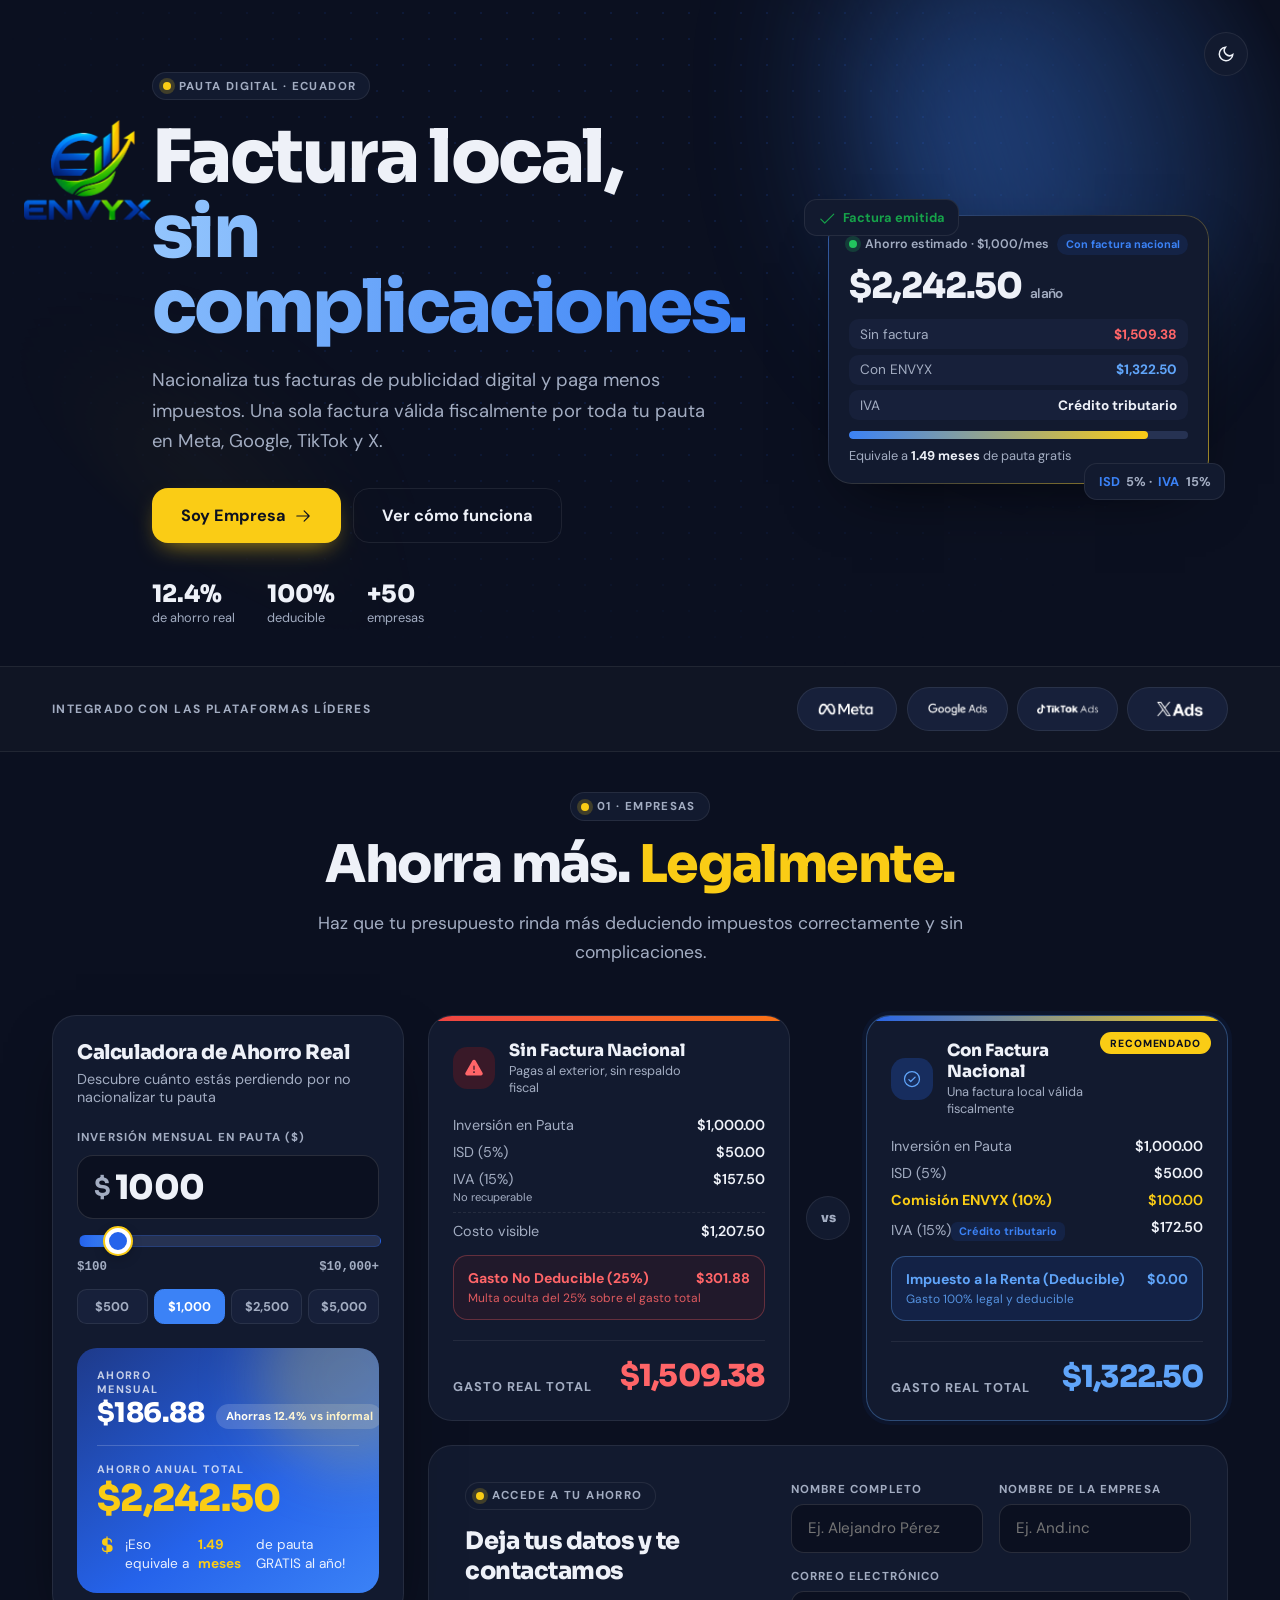
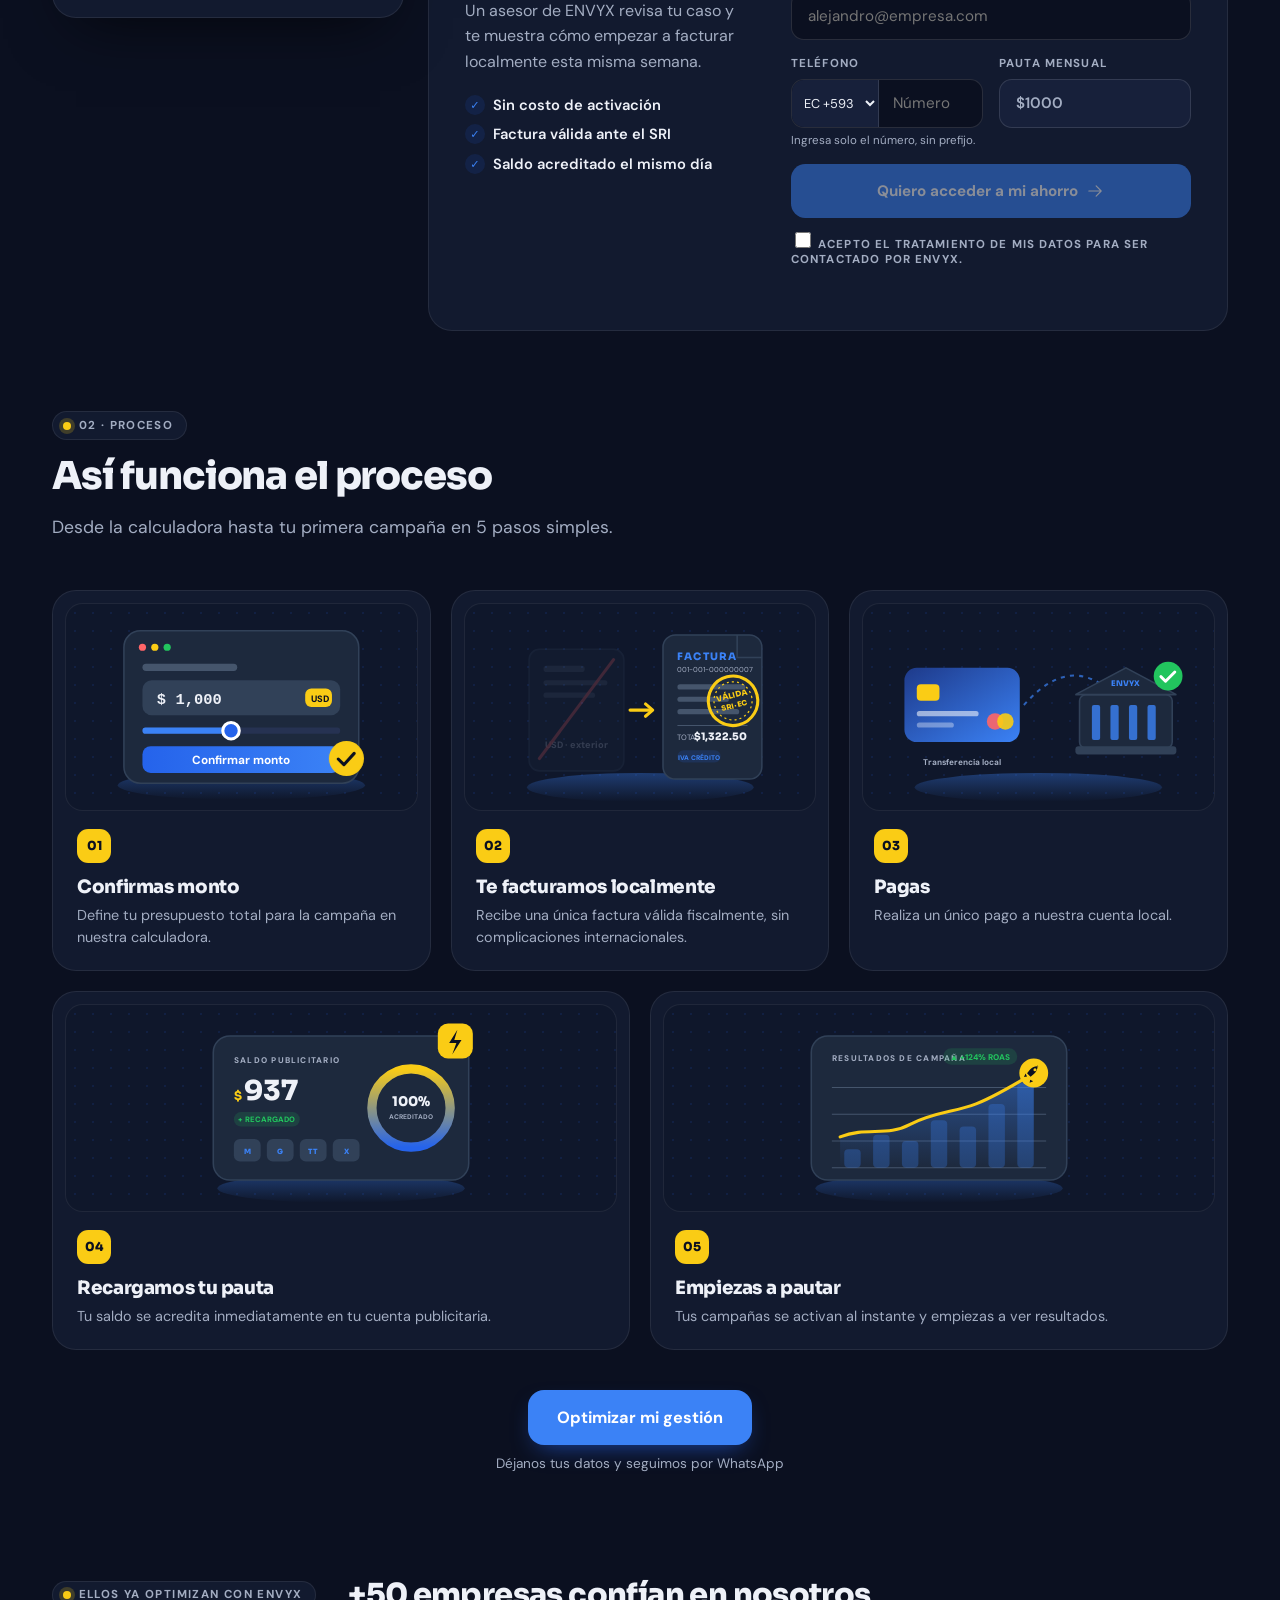
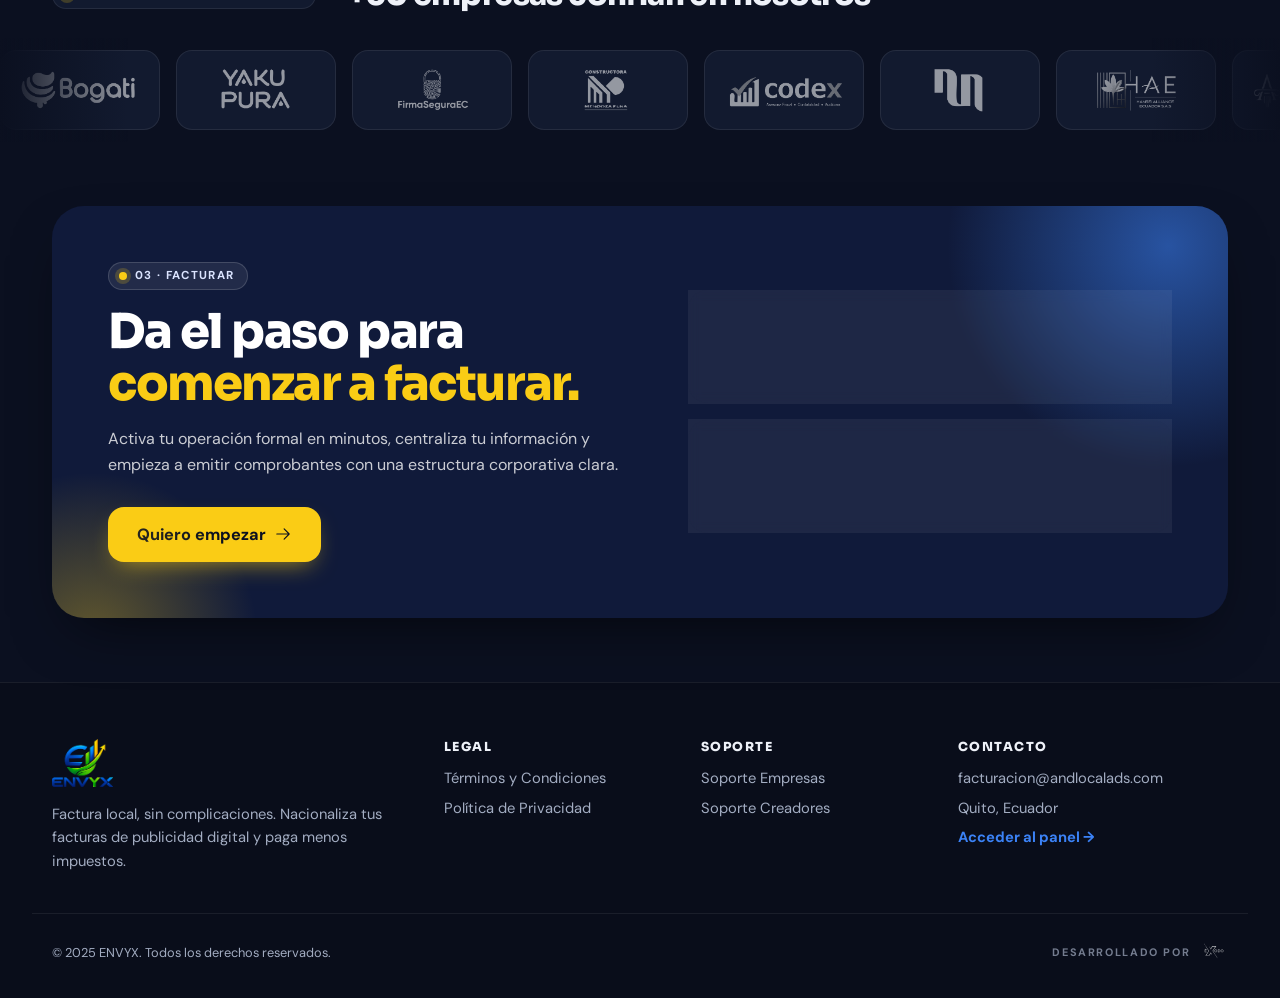
==== commit 44b46adf: "Footer con logo ENVYX y marca ENVYX en toda la landing Co-Authored-By: Claude Fable 5 <noreply@anthr" ====
--- a/index.html
+++ b/index.html
@@ -63,7 +63,7 @@
             <div class="hcard__big">$2,242.50<small>al año</small></div>
             <div class="hcard__rows">
               <div><span>Sin factura</span><b class="is-bad">$1,509.38</b></div>
-              <div><span>Con AND</span><b class="is-good">$1,322.50</b></div>
+              <div><span>Con ENVYX</span><b class="is-good">$1,322.50</b></div>
               <div><span>IVA</span><b>Crédito tributario</b></div>
             </div>
             <div class="hcard__bar"><i style="width:88%"></i></div>
@@ -169,7 +169,7 @@
                 <div class="ccard__rows">
                   <div class="row"><span>Inversión en Pauta</span><span data-out="inv2">$1,000.00</span></div>
                   <div class="row"><span>ISD (<span data-rate="ISD">5%</span>)</span><span data-out="isd2">$50.00</span></div>
-                  <div class="row row--accent"><span>Comisión AND (<span data-rate="FEE">10%</span>)</span><span data-out="fee2">$100.00</span></div>
+                  <div class="row row--accent"><span>Comisión ENVYX (<span data-rate="FEE">10%</span>)</span><span data-out="fee2">$100.00</span></div>
                   <div class="row"><span>IVA (<span data-rate="IVA">15%</span>)<small class="tag">Crédito tributario</small></span><span data-out="iva2">$172.50</span></div>
                   <div class="callout callout--good">
                     <div class="callout__row"><span>Impuesto a la Renta (Deducible)</span><span>$0.00</span></div>
@@ -185,7 +185,7 @@
               <div class="lead__copy">
                 <span class="eyebrow"><i></i>Accede a tu ahorro</span>
                 <h4 class="lead__title">Deja tus datos y te contactamos</h4>
-                <p>Un asesor de AND revisa tu caso y te muestra cómo empezar a facturar localmente esta misma semana.</p>
+                <p>Un asesor de ENVYX revisa tu caso y te muestra cómo empezar a facturar localmente esta misma semana.</p>
                 <ul class="lead__list">
                   <li>Sin costo de activación</li>
                   <li>Factura válida ante el SRI</li>
@@ -233,7 +233,7 @@
                   </button>
                   <label class="consent">
                     <input type="checkbox" id="consent" name="consent" required />
-                    <span>Acepto el tratamiento de mis datos para ser contactado por AND Local Ads.</span>
+                    <span>Acepto el tratamiento de mis datos para ser contactado por ENVYX.</span>
                   </label>
                   <p id="leadStatus" class="lead__status" role="status" aria-live="polite"></p>
                 </div>
@@ -311,7 +311,7 @@
             <!-- Paso 3 -->
             <article class="step reveal reveal--up" data-step="3">
               <div class="mock">
-                <svg class="illo" viewBox="0 0 320 200" role="img" aria-label="Pago a la cuenta local de AND">
+                <svg class="illo" viewBox="0 0 320 200" role="img" aria-label="Pago a la cuenta local de ENVYX">
                   <defs>
                     <linearGradient id="i3-card" x1="0" y1="0" x2="1" y2="1"><stop offset="0" stop-color="#1e3a8a"/><stop offset="1" stop-color="#3b82f6"/></linearGradient>
                     <linearGradient id="i3-glow" x1="0" y1="0" x2="0" y2="1"><stop offset="0" stop-color="#3b82f6" stop-opacity=".35"/><stop offset="1" stop-color="#3b82f6" stop-opacity="0"/></linearGradient>
@@ -321,7 +321,7 @@
                   <path id="i3-path" d="M146 98 C 180 60, 210 60, 244 98" fill="none" stroke="#3b82f6" stroke-width="2" stroke-dasharray="4 5" opacity=".7"/>
                   <g class="illo-coin"><circle r="13" fill="#facc15" stroke="#fff" stroke-width="2"/><text y="4.5" text-anchor="middle" font-size="13" font-weight="800" fill="#0b1020" font-family="Sora, sans-serif">$</text>
                     <animateMotion dur="2.2s" repeatCount="indefinite" keyPoints="0;1" keyTimes="0;1" calcMode="spline" keySplines=".4 0 .2 1"><mpath href="#i3-path"/></animateMotion></g>
-                  <g class="illo-bank"><rect x="200" y="88" width="90" height="52" rx="6" class="illo-surface"/><path d="M196 88 L245 62 L294 88 Z" class="illo-surface"/><rect x="212" y="98" width="8" height="34" rx="2" fill="#3b82f6" opacity=".8"/><rect x="230" y="98" width="8" height="34" rx="2" fill="#3b82f6" opacity=".8"/><rect x="248" y="98" width="8" height="34" rx="2" fill="#3b82f6" opacity=".8"/><rect x="266" y="98" width="8" height="34" rx="2" fill="#3b82f6" opacity=".8"/><rect x="196" y="138" width="98" height="8" rx="3" class="illo-field"/><text x="245" y="80" text-anchor="middle" font-size="9" font-weight="800" fill="#3b82f6" font-family="Sora, sans-serif">AND</text></g>
+                  <g class="illo-bank"><rect x="200" y="88" width="90" height="52" rx="6" class="illo-surface"/><path d="M196 88 L245 62 L294 88 Z" class="illo-surface"/><rect x="212" y="98" width="8" height="34" rx="2" fill="#3b82f6" opacity=".8"/><rect x="230" y="98" width="8" height="34" rx="2" fill="#3b82f6" opacity=".8"/><rect x="248" y="98" width="8" height="34" rx="2" fill="#3b82f6" opacity=".8"/><rect x="266" y="98" width="8" height="34" rx="2" fill="#3b82f6" opacity=".8"/><rect x="196" y="138" width="98" height="8" rx="3" class="illo-field"/><text x="245" y="80" text-anchor="middle" font-size="7.5" font-weight="800" fill="#3b82f6" font-family="Sora, sans-serif">ENVYX</text></g>
                   <g class="illo-pop"><circle cx="286" cy="70" r="14" fill="#22c55e"/><path d="M279 70.5l4.5 4.5 9-9" fill="none" stroke="#fff" stroke-width="2.8" stroke-linecap="round" stroke-linejoin="round"/></g>
                   <text x="86" y="156" text-anchor="middle" font-size="8" font-weight="700" class="illo-muted" font-family="DM Sans, sans-serif">Transferencia local</text>
                 </svg>
@@ -397,7 +397,7 @@
     <!-- ================= CLIENTES ================= -->
     <section class="clients">
       <div class="container clients__head">
-        <span class="eyebrow"><i></i>Ellos ya optimizan con AND</span>
+        <span class="eyebrow"><i></i>Ellos ya optimizan con ENVYX</span>
         <h3 class="clients__title">+50 empresas confían en nosotros</h3>
       </div>
       <div class="marquee">
@@ -452,8 +452,7 @@
     <footer id="footer" class="footer">
       <div class="container footer__grid">
         <div class="footer__brand">
-          <img src="assets/logos-01.png" alt="AND Marketing Digital" class="only-light" />
-          <img src="assets/logos-02.png" alt="AND Marketing Digital" class="only-dark" />
+          <img src="assets/logo-envyx.png" alt="ENVYX" class="footer__logo" />
           <p>Factura local, sin complicaciones. Nacionaliza tus facturas de publicidad digital y paga menos impuestos.</p>
         </div>
         <div class="footer__col">
@@ -474,7 +473,7 @@
         </div>
       </div>
       <div class="container footer__bottom">
-        <span>© 2025 AND Technologies. Todos los derechos reservados.</span>
+        <span>© 2025 ENVYX. Todos los derechos reservados.</span>
         <a href="#" class="footer__dev">
           <span>Desarrollado por</span>
           <img src="assets/Exodo_logo_dark.svg" alt="EXODO" class="only-light" />
@@ -503,7 +502,7 @@
         <div class="rfield"><label for="sRuc">RUC / Identificación Fiscal</label><div class="rfield__wrap"><input id="sRuc" name="ruc" type="text" inputmode="numeric" required placeholder="20123456789" /></div></div>
         <div class="rfield"><label for="sPhone">Teléfono</label><div class="rfield__wrap"><input id="sPhone" name="phone" type="tel" required placeholder="+593 99 999 9999" /></div></div>
         <div class="rfield"><label for="sCity">Ciudad</label><div class="rfield__wrap"><input id="sCity" name="city" type="text" required placeholder="Quito" /></div></div>
-        <label class="register__terms"><input type="checkbox" id="sTerms" name="terms" required /><span>Acepto el tratamiento de mis datos para ser contactado por AND Local Ads.</span></label>
+        <label class="register__terms"><input type="checkbox" id="sTerms" name="terms" required /><span>Acepto el tratamiento de mis datos para ser contactado por ENVYX.</span></label>
         <button type="submit" id="startSubmit" class="btn btn--wa btn--block" disabled>
           <svg width="20" height="20" viewBox="0 0 256 256" fill="currentColor"><path d="M187.58,144.84l-32-16a8,8,0,0,0-8,.5l-14.69,9.8a40.55,40.55,0,0,1-16-16l9.8-14.69a8,8,0,0,0,.5-8l-16-32A8,8,0,0,0,104,64a40,40,0,0,0-40,40,88.1,88.1,0,0,0,88,88,40,40,0,0,0,40-40A8,8,0,0,0,187.58,144.84ZM152,176a72.08,72.08,0,0,1-72-72A24,24,0,0,1,99.29,80.46L110.4,102.7l-9.9,14.8a8,8,0,0,0-.9,6.1,56.5,56.5,0,0,0,32.9,32.9,8,8,0,0,0,6.1-.9l14.8-9.9,22.2,11.1A24,24,0,0,1,152,176ZM128,24A104,104,0,0,0,36.18,176.88L24.83,210.93a16,16,0,0,0,20.24,20.24l34.05-11.35A104,104,0,1,0,128,24Zm0,192a87.87,87.87,0,0,1-44.06-11.81,8,8,0,0,0-6.54-.67L40,216,52.47,178.6a8,8,0,0,0-.66-6.54A88,88,0,1,1,128,216Z"/></svg>
           Enviar por WhatsApp
--- a/css/styles.css
+++ b/css/styles.css
@@ -166,8 +166,9 @@
 .hero__logo { position: absolute; top: 1.25rem; left: 1.5rem; z-index: 5; display: block; transition: transform .2s; }
 .hero__logo:hover { transform: translateY(-2px); }
 .hero__logo img { height: 92px; width: auto; display: block; }
-@media (min-width: 900px) { .hero__logo { top: 2rem; left: 2.5rem; } .hero__logo img { height: 110px; } .hero { padding-top: 11rem; } }
-@media (max-width: 899px) { .hero { padding-top: 9.5rem; } }
+@media (min-width: 900px) and (max-width: 1199px) { .hero__logo { top: 5.5rem; right: 1.5rem; left: auto; } .hero__logo img { height: 80px; } .hero { padding-top: 4.5rem; } }
+@media (max-width: 899px) { .hero { padding-top: 4.5rem; } .hero__logo { top: 5.5rem; right: 1.25rem; left: auto; } .hero__logo img { height: 72px; } .hero__title { padding-right: 5.5rem; font-size: clamp(2.3rem, 7vw, 4.6rem); } }
+@media (min-width: 1200px) { .hero__logo { top: 7.5rem; left: 1.5rem; } .hero__logo img { height: 100px; } .hero { padding-top: 4.5rem; } .hero__grid { padding-left: 7.5rem; } }
 .hero__grid { position: relative; display: grid; gap: 3rem; align-items: center; }
 @media (min-width: 960px) { .hero__grid { grid-template-columns: 1.15fr 1fr; gap: 4rem; } }
 .hero__title { font-size: clamp(2.6rem, 6vw, 4.6rem); font-weight: 800; line-height: 1.02; letter-spacing: -.035em; margin-top: .25rem; }
@@ -538,3 +539,20 @@
 html.dark .auth__foot a { color: var(--accent); }
 .auth__foot a:hover { text-decoration: underline; }
 .auth__card .register__head { padding-right: 0; }
+
+/* Hero en móvil: logo a la derecha junto al título, sin solaparse */
+@media (max-width: 899px) {
+  .hero .hero__title { font-size: clamp(2.1rem, 9vw, 3.2rem); padding-right: 5.5rem; }
+  .hero .hero__logo { top: 5.5rem; right: 1.25rem; left: auto; }
+  .hero .hero__logo img { height: 72px; }
+}
+@media (max-width: 480px) {
+  .hero .hero__logo img { height: 60px; }
+  .hero .hero__title { padding-right: 4.75rem; }
+}
+@media (max-width: 360px) {
+  .hero .hero__logo { top: 7.25rem; }
+  .hero .hero__title { font-size: 1.9rem; }
+}
+
+.footer__logo { height: 64px; width: auto; }
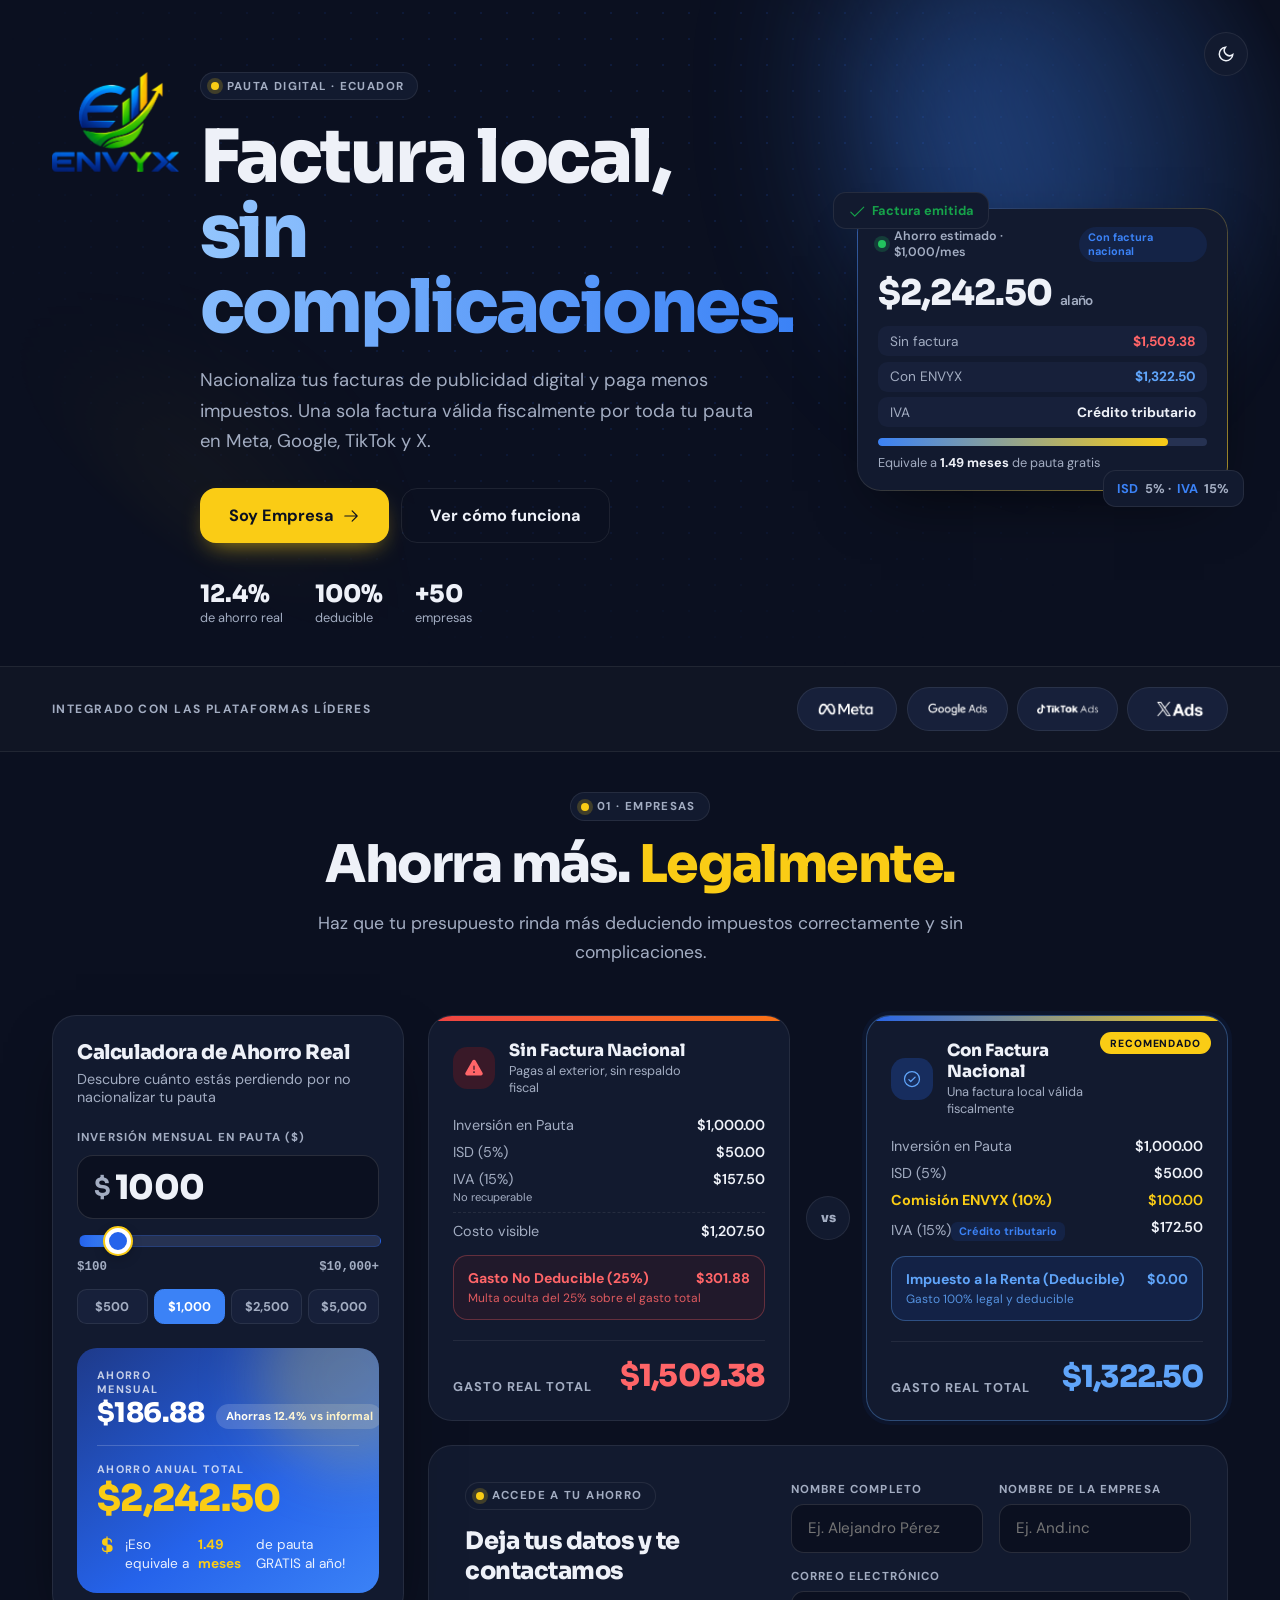
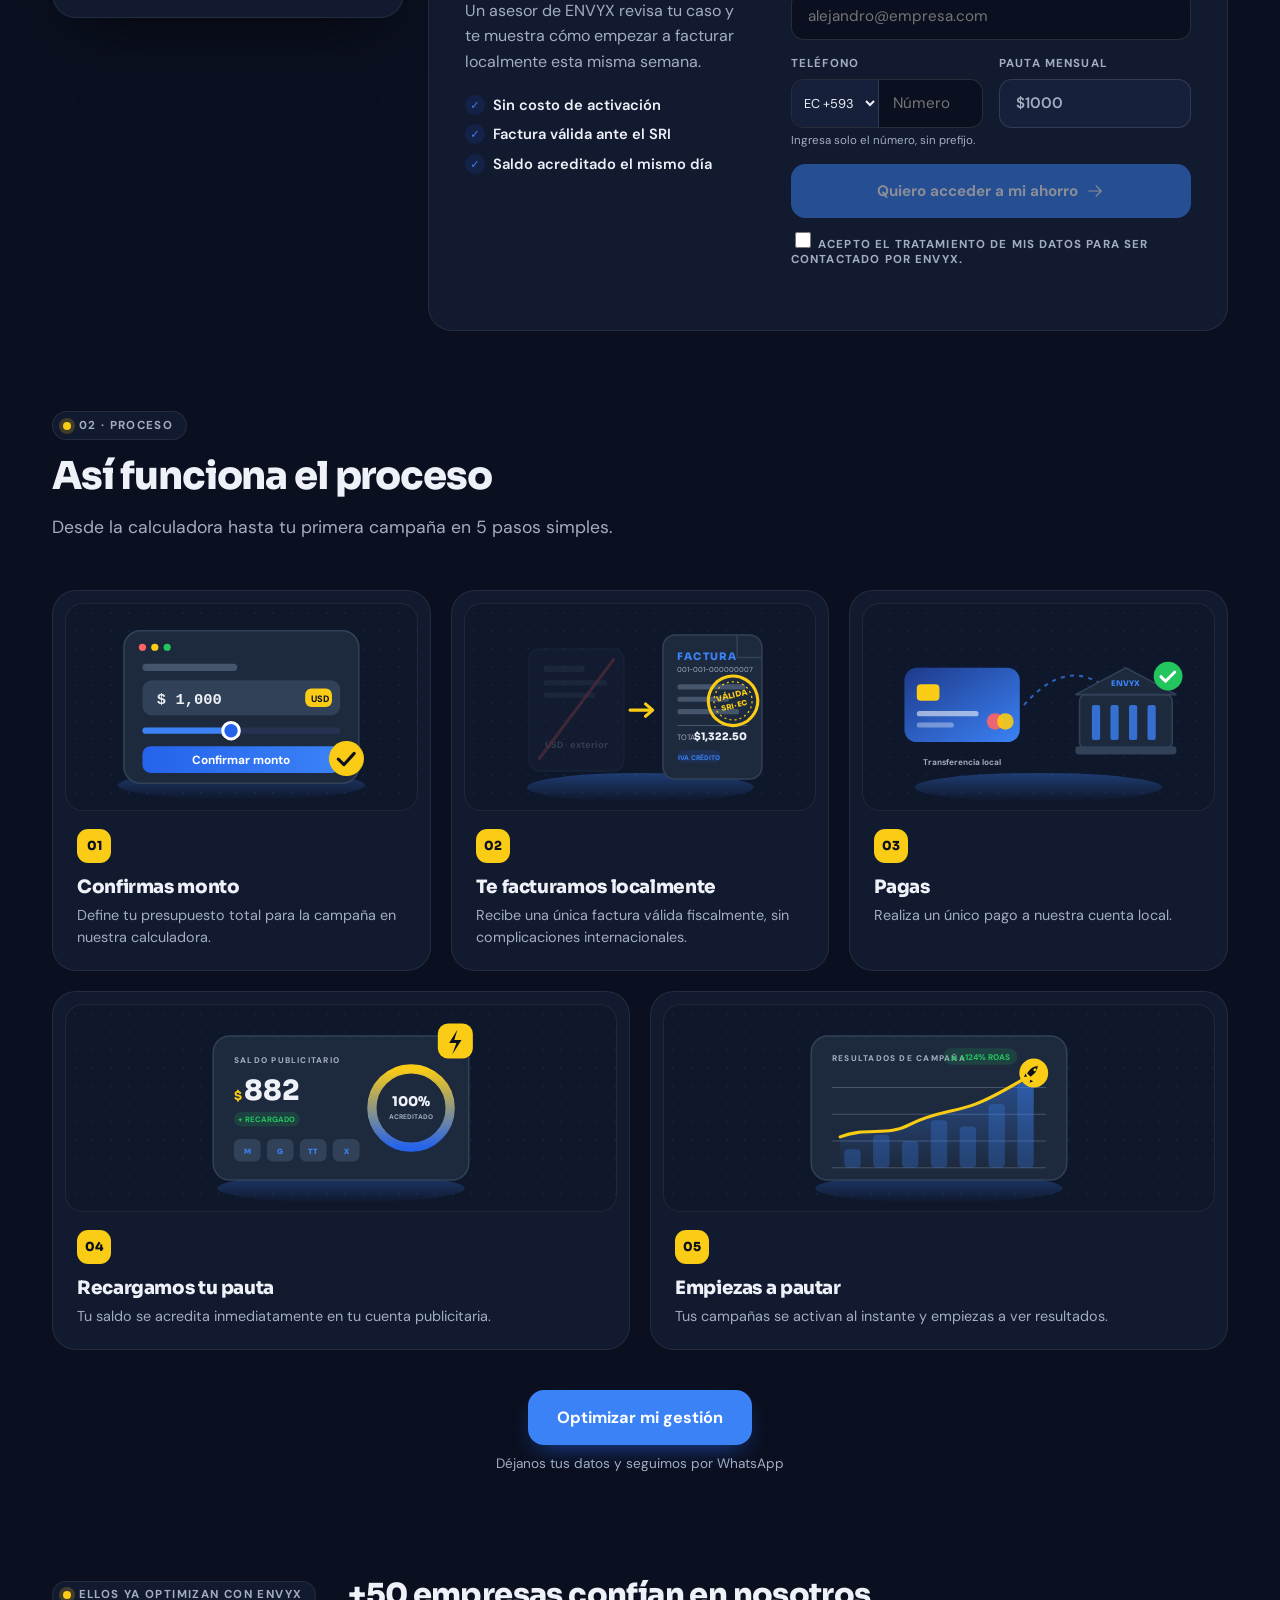
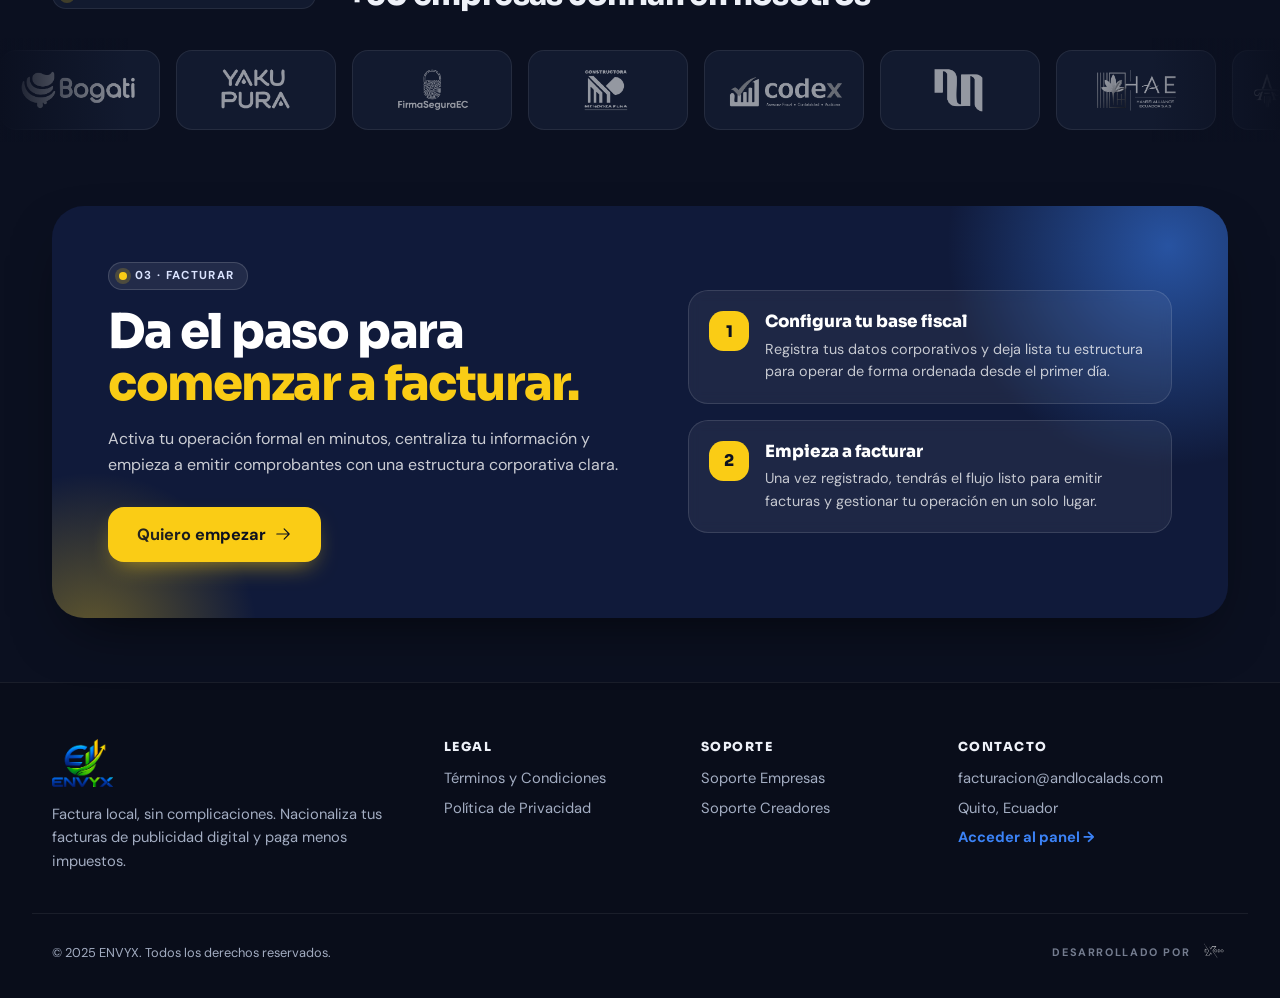
==== commit 60af0417: "Logo pegado al título del hero (dentro del bloque de contenido) Co-Authored-By: Claude Fable 5 <nore" ====
--- a/index.html
+++ b/index.html
@@ -29,10 +29,10 @@
         <span class="blob blob--blue"></span>
         <span class="blob blob--yellow"></span>
       </div>
-      <a href="#hero" class="hero__logo reveal" data-target="hero" aria-label="ENVYX — inicio">
-        <img src="assets/logo-envyx.png" alt="ENVYX" />
-      </a>
       <div class="container hero__grid">
+        <a href="#hero" class="hero__logo reveal" data-target="hero" aria-label="ENVYX — inicio">
+          <img src="assets/logo-envyx.png" alt="ENVYX" />
+        </a>
         <div class="hero__copy">
           <span class="eyebrow reveal"><i></i>Pauta digital · Ecuador</span>
           <h1 class="hero__title reveal reveal--up">
--- a/css/styles.css
+++ b/css/styles.css
@@ -166,9 +166,9 @@
 .hero__logo { position: absolute; top: 1.25rem; left: 1.5rem; z-index: 5; display: block; transition: transform .2s; }
 .hero__logo:hover { transform: translateY(-2px); }
 .hero__logo img { height: 92px; width: auto; display: block; }
-@media (min-width: 900px) and (max-width: 1199px) { .hero__logo { top: 5.5rem; right: 1.5rem; left: auto; } .hero__logo img { height: 80px; } .hero { padding-top: 4.5rem; } }
+@media (min-width: 900px) and (max-width: 1199px) { .hero__logo { top: 1rem; right: 1.5rem; left: auto; } .hero__logo img { height: 80px; } .hero { padding-top: 4.5rem; } }
 @media (max-width: 899px) { .hero { padding-top: 4.5rem; } .hero__logo { top: 5.5rem; right: 1.25rem; left: auto; } .hero__logo img { height: 72px; } .hero__title { padding-right: 5.5rem; font-size: clamp(2.3rem, 7vw, 4.6rem); } }
-@media (min-width: 1200px) { .hero__logo { top: 7.5rem; left: 1.5rem; } .hero__logo img { height: 100px; } .hero { padding-top: 4.5rem; } .hero__grid { padding-left: 7.5rem; } }
+@media (min-width: 1200px) { .hero__logo { top: 0; left: 1.25rem; } .hero__logo img { height: 100px; } .hero { padding-top: 4.5rem; } .hero__grid { padding-left: 10.5rem; } }
 .hero__grid { position: relative; display: grid; gap: 3rem; align-items: center; }
 @media (min-width: 960px) { .hero__grid { grid-template-columns: 1.15fr 1fr; gap: 4rem; } }
 .hero__title { font-size: clamp(2.6rem, 6vw, 4.6rem); font-weight: 800; line-height: 1.02; letter-spacing: -.035em; margin-top: .25rem; }
@@ -543,7 +543,7 @@
 /* Hero en móvil: logo a la derecha junto al título, sin solaparse */
 @media (max-width: 899px) {
   .hero .hero__title { font-size: clamp(2.1rem, 9vw, 3.2rem); padding-right: 5.5rem; }
-  .hero .hero__logo { top: 5.5rem; right: 1.25rem; left: auto; }
+  .hero .hero__logo { top: 1rem; right: 1.25rem; left: auto; }
   .hero .hero__logo img { height: 72px; }
 }
 @media (max-width: 480px) {
@@ -551,7 +551,7 @@
   .hero .hero__title { padding-right: 4.75rem; }
 }
 @media (max-width: 360px) {
-  .hero .hero__logo { top: 7.25rem; }
+  .hero .hero__logo { top: 2.75rem; }
   .hero .hero__title { font-size: 1.9rem; }
 }
 
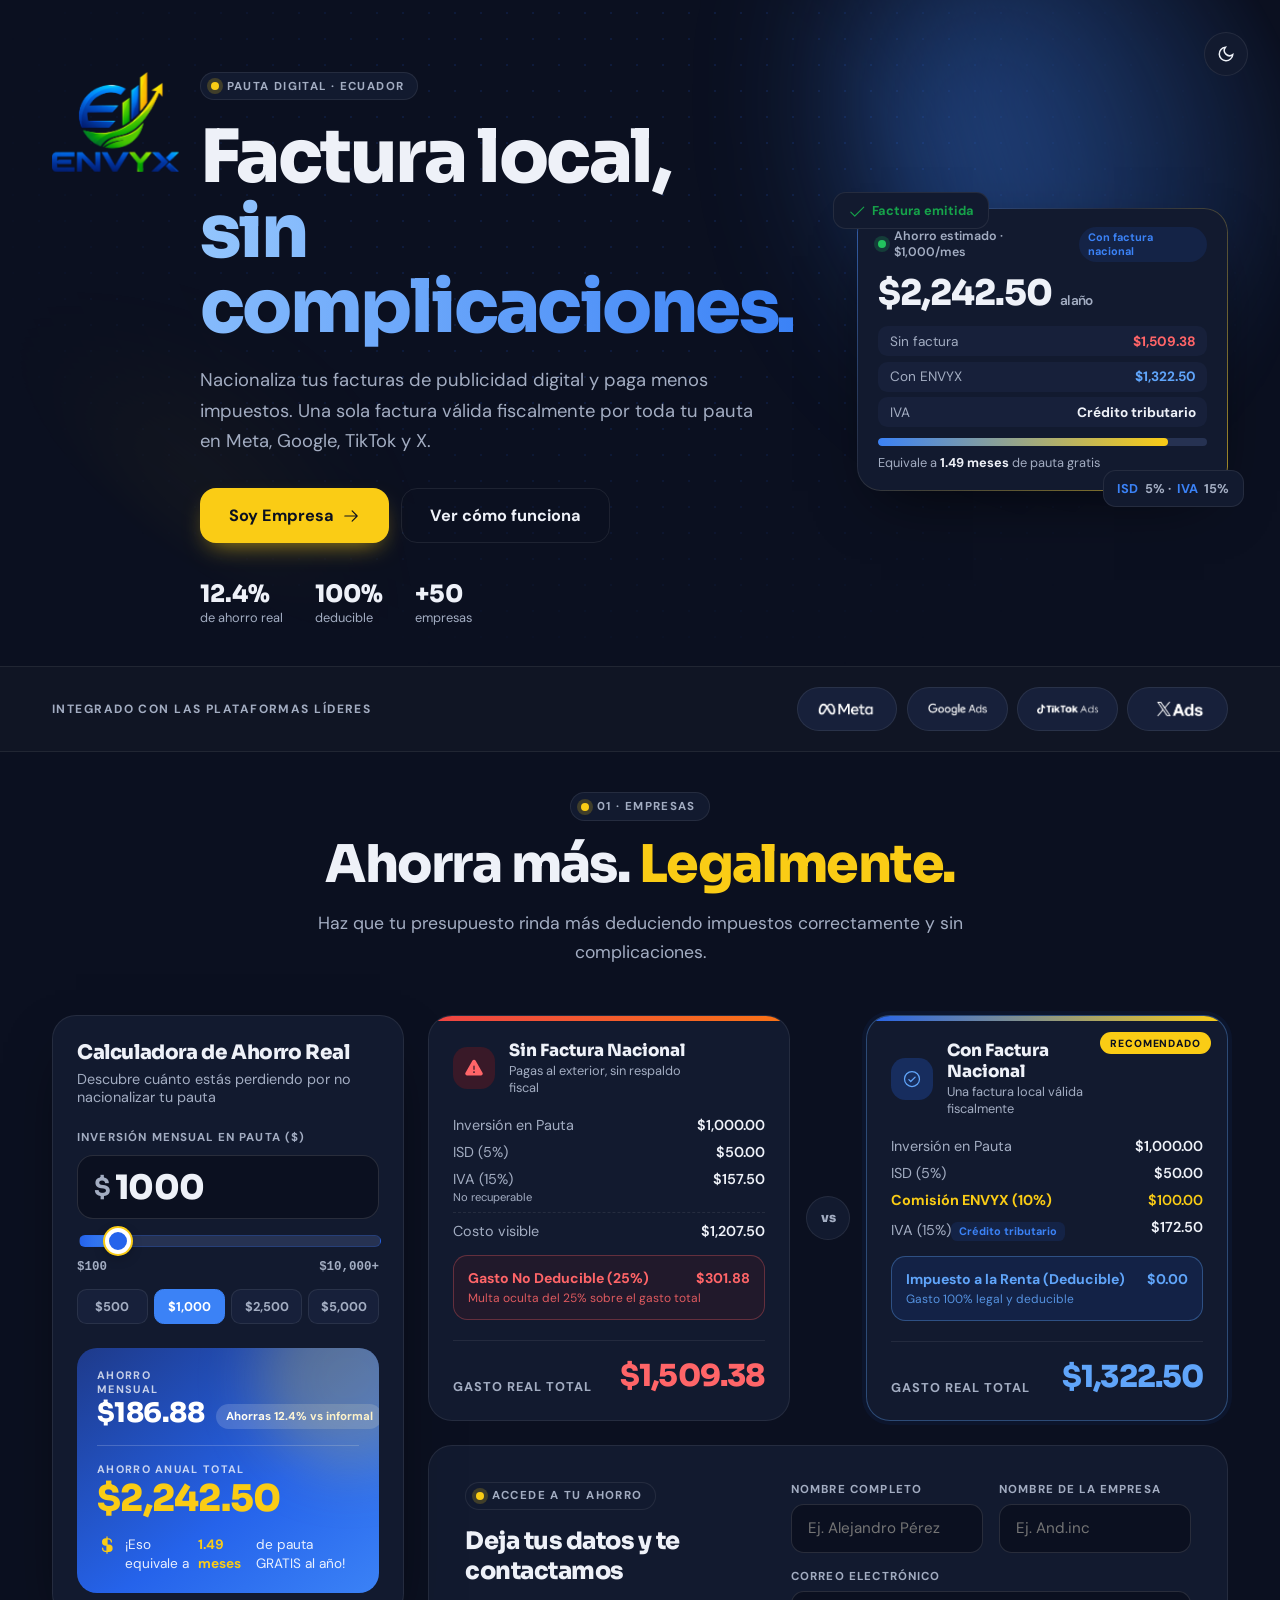
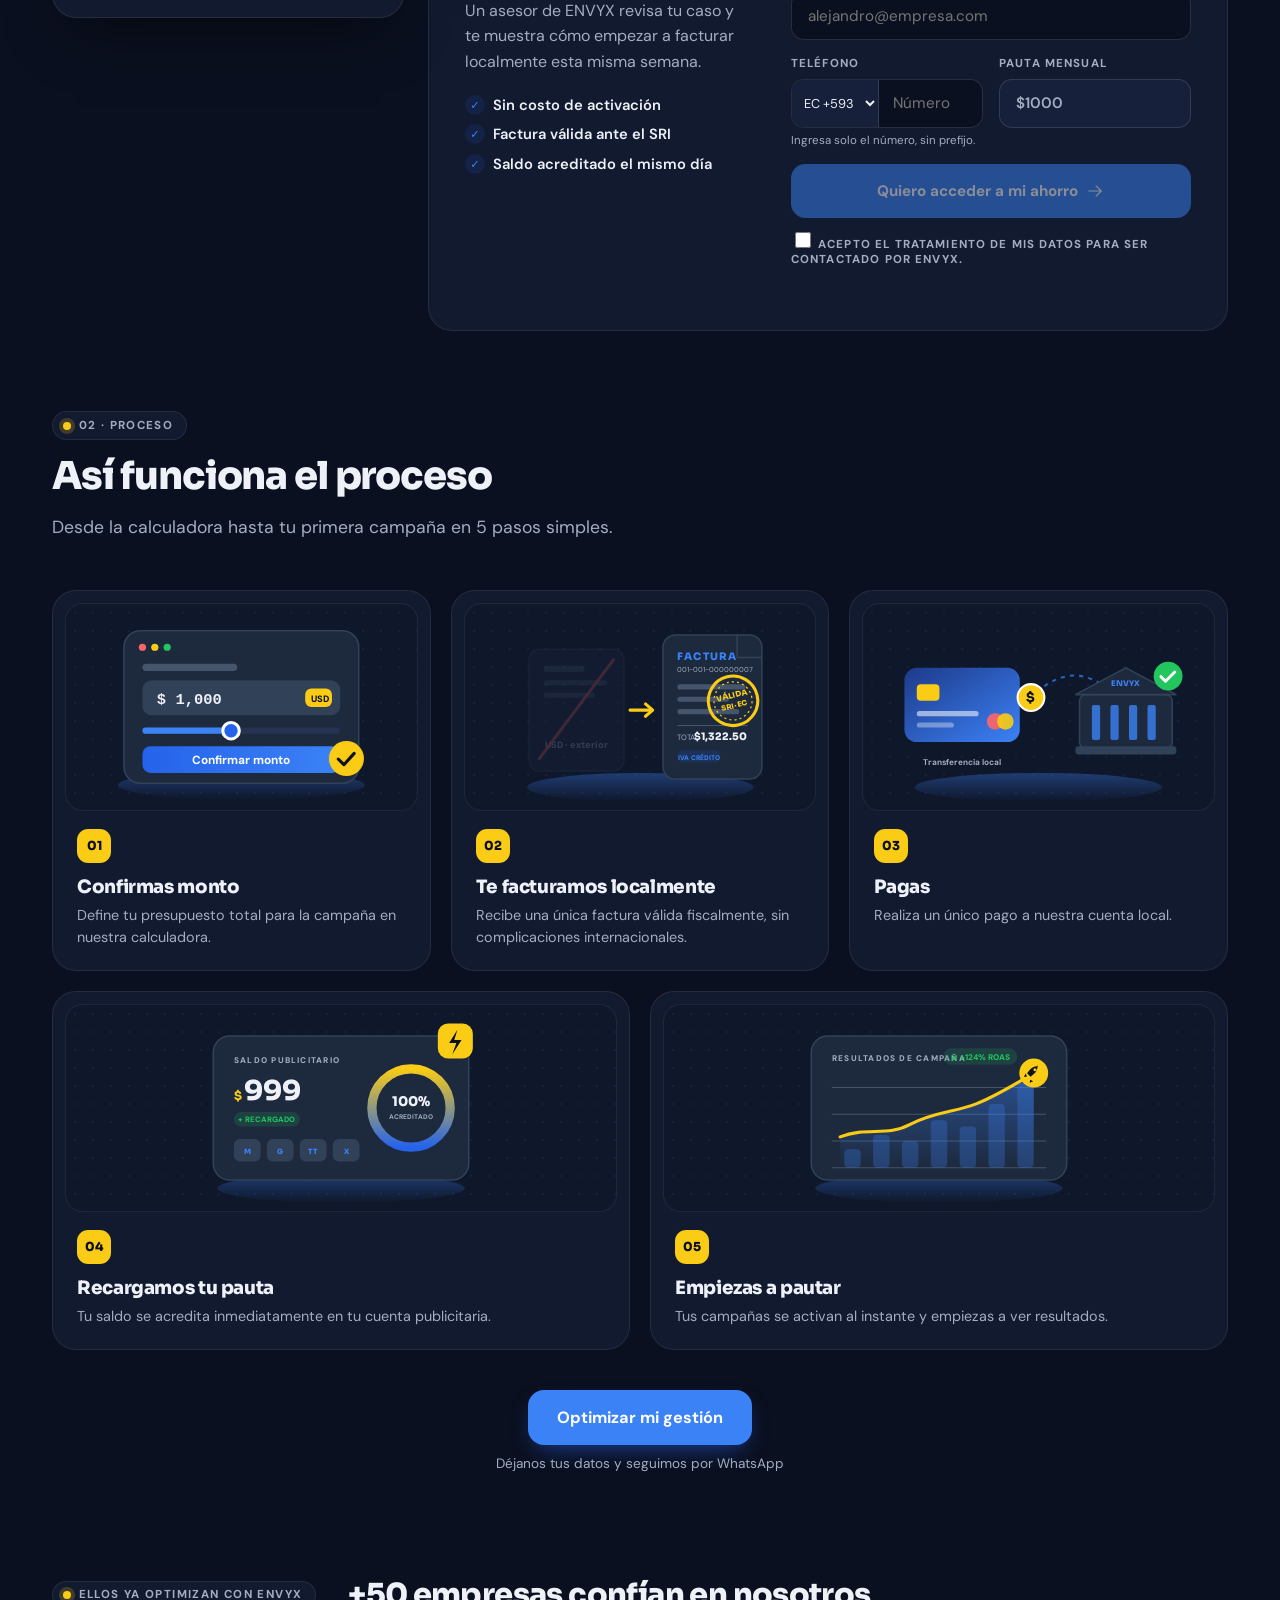
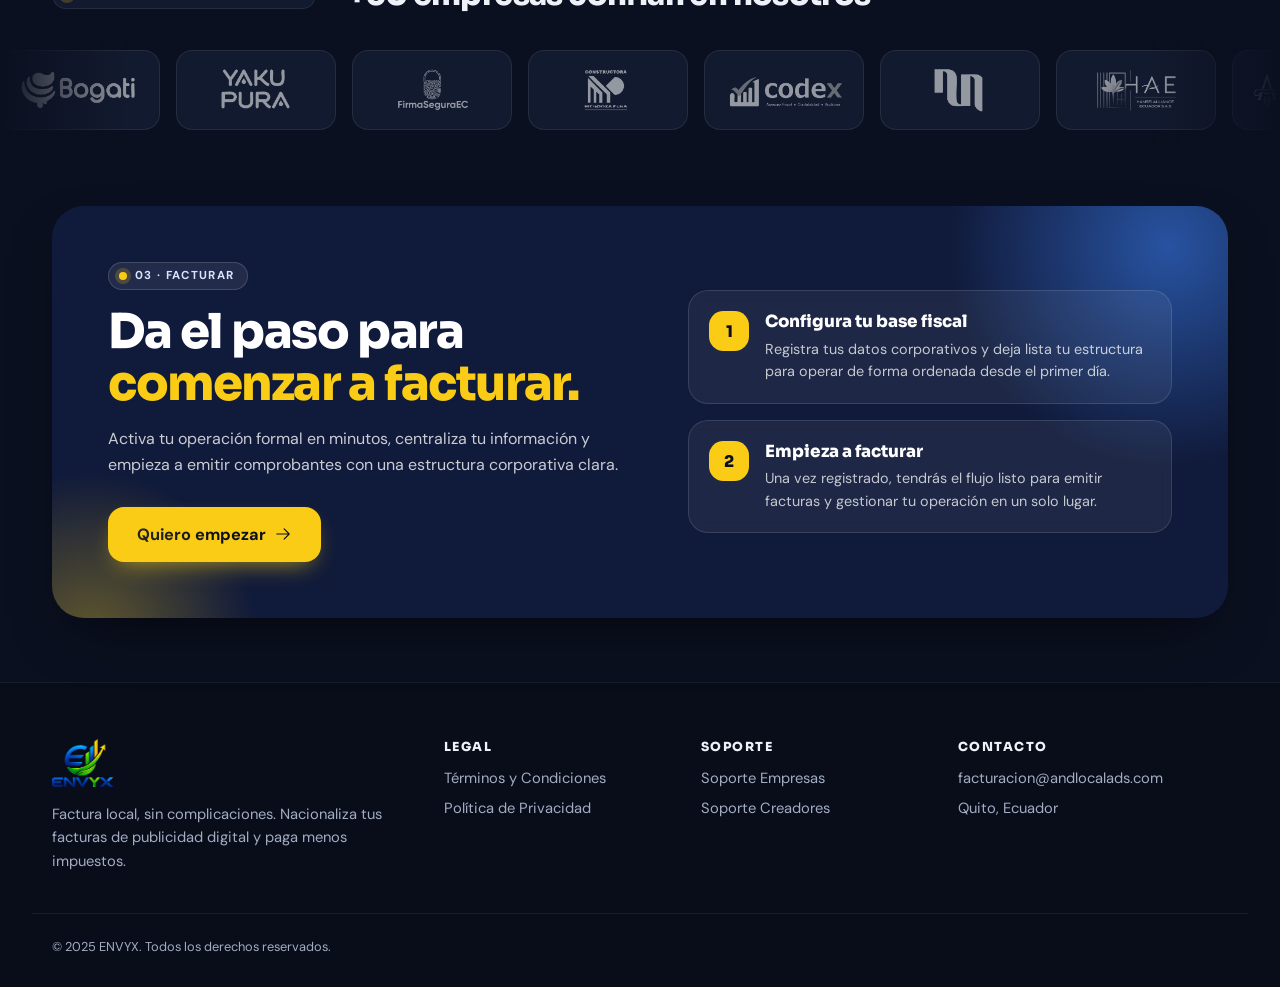
==== commit a8470d8c: "Footer: quitar 'Acceder al panel' y 'Desarrollado por' Co-Authored-By: Claude Fable 5 <noreply@anthr" ====
--- a/index.html
+++ b/index.html
@@ -469,16 +469,10 @@
           <h4>Contacto</h4>
           <a href="mailto:facturacion@andlocalads.com">facturacion@andlocalads.com</a>
           <a href="#">Quito, Ecuador</a>
-          <a href="login.html" class="footer__cta">Acceder al panel →</a>
         </div>
       </div>
       <div class="container footer__bottom">
         <span>© 2025 ENVYX. Todos los derechos reservados.</span>
-        <a href="#" class="footer__dev">
-          <span>Desarrollado por</span>
-          <img src="assets/Exodo_logo_dark.svg" alt="EXODO" class="only-light" />
-          <img src="assets/Exodo_logo_light.svg" alt="EXODO" class="only-dark" />
-        </a>
       </div>
     </footer>
 
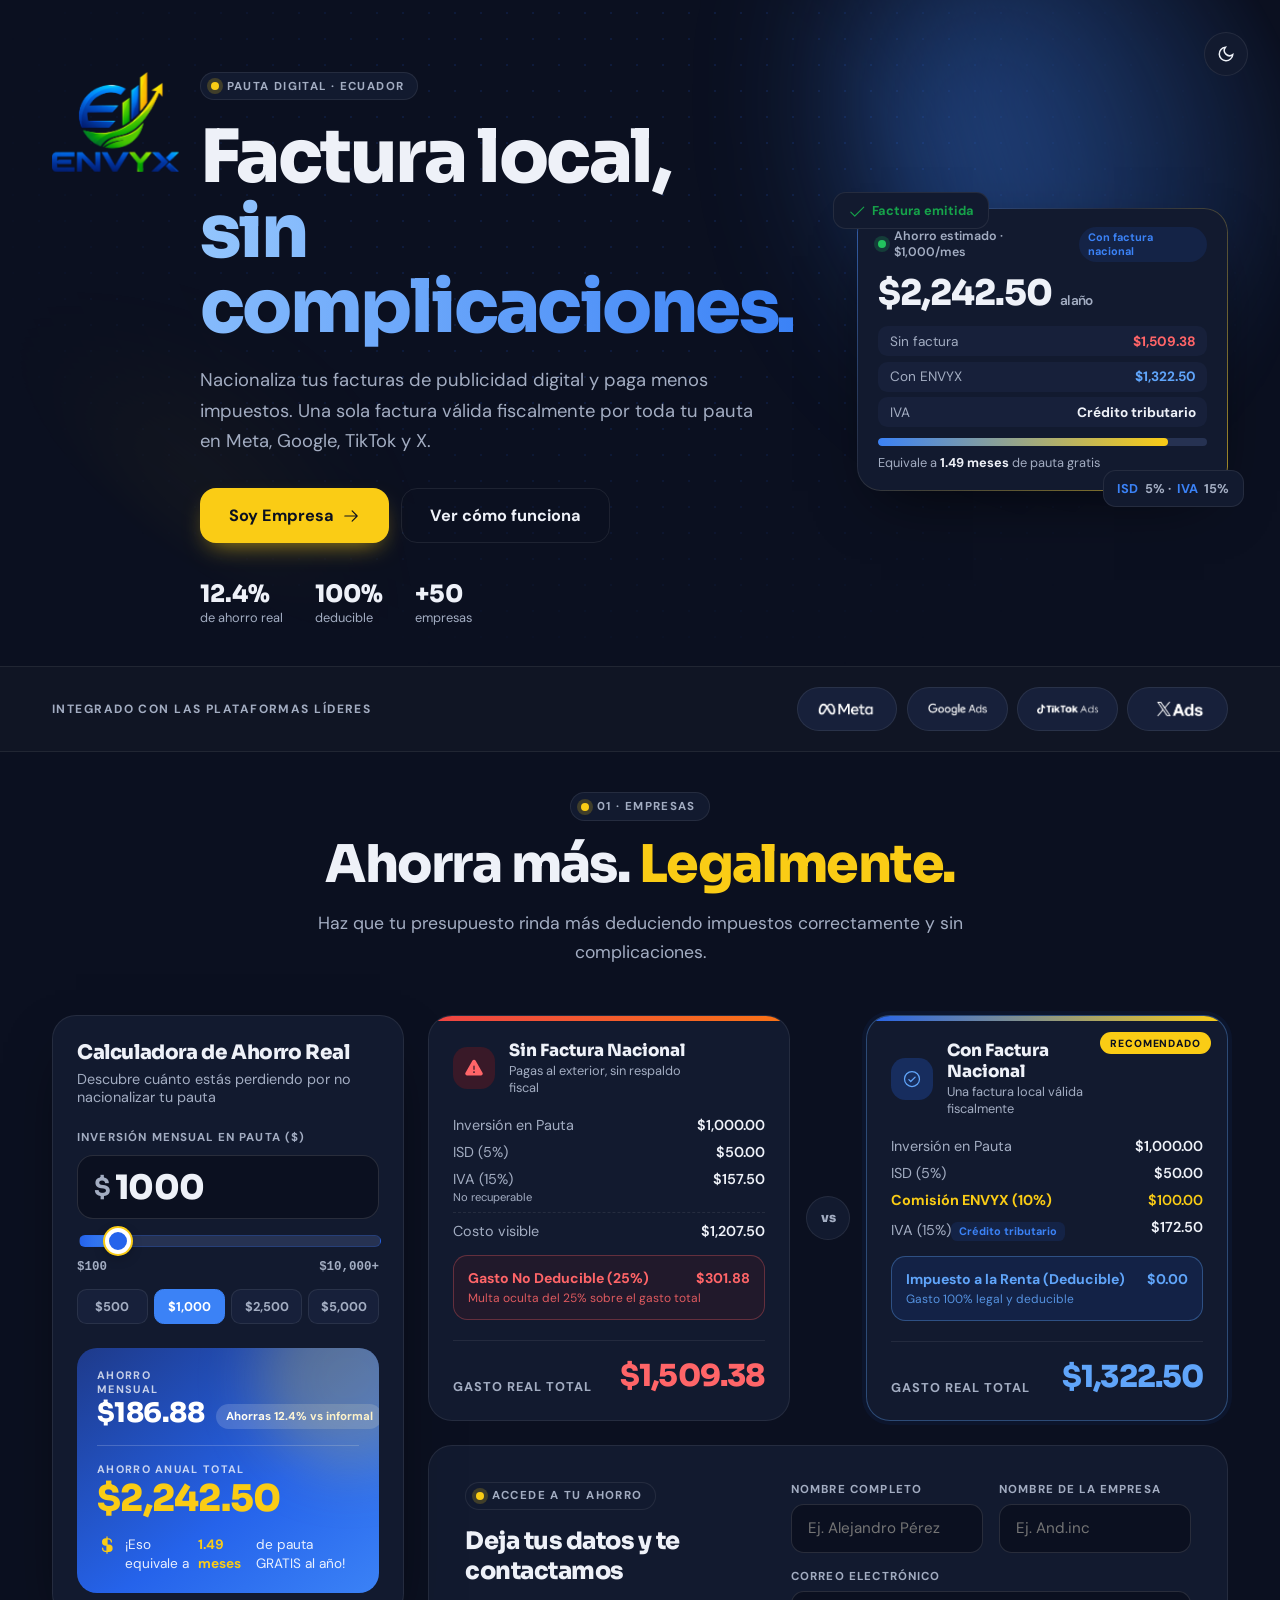
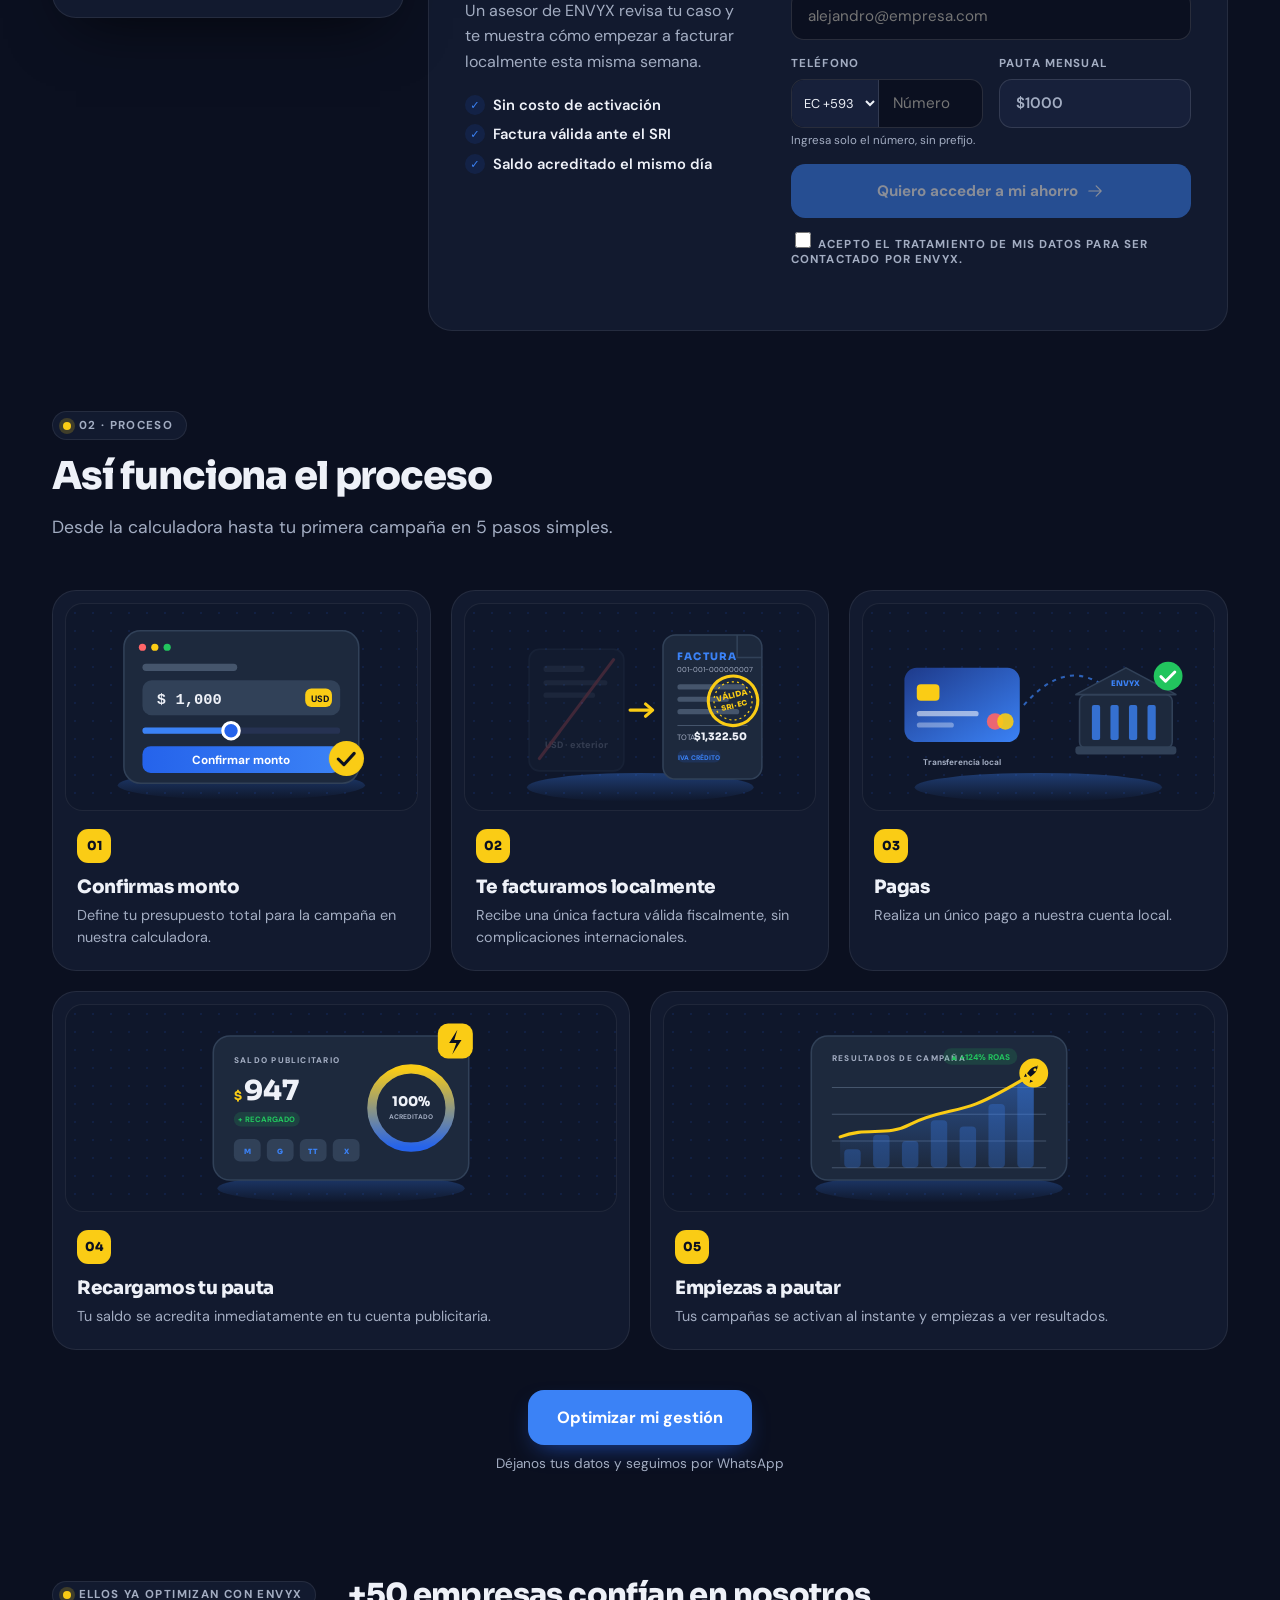
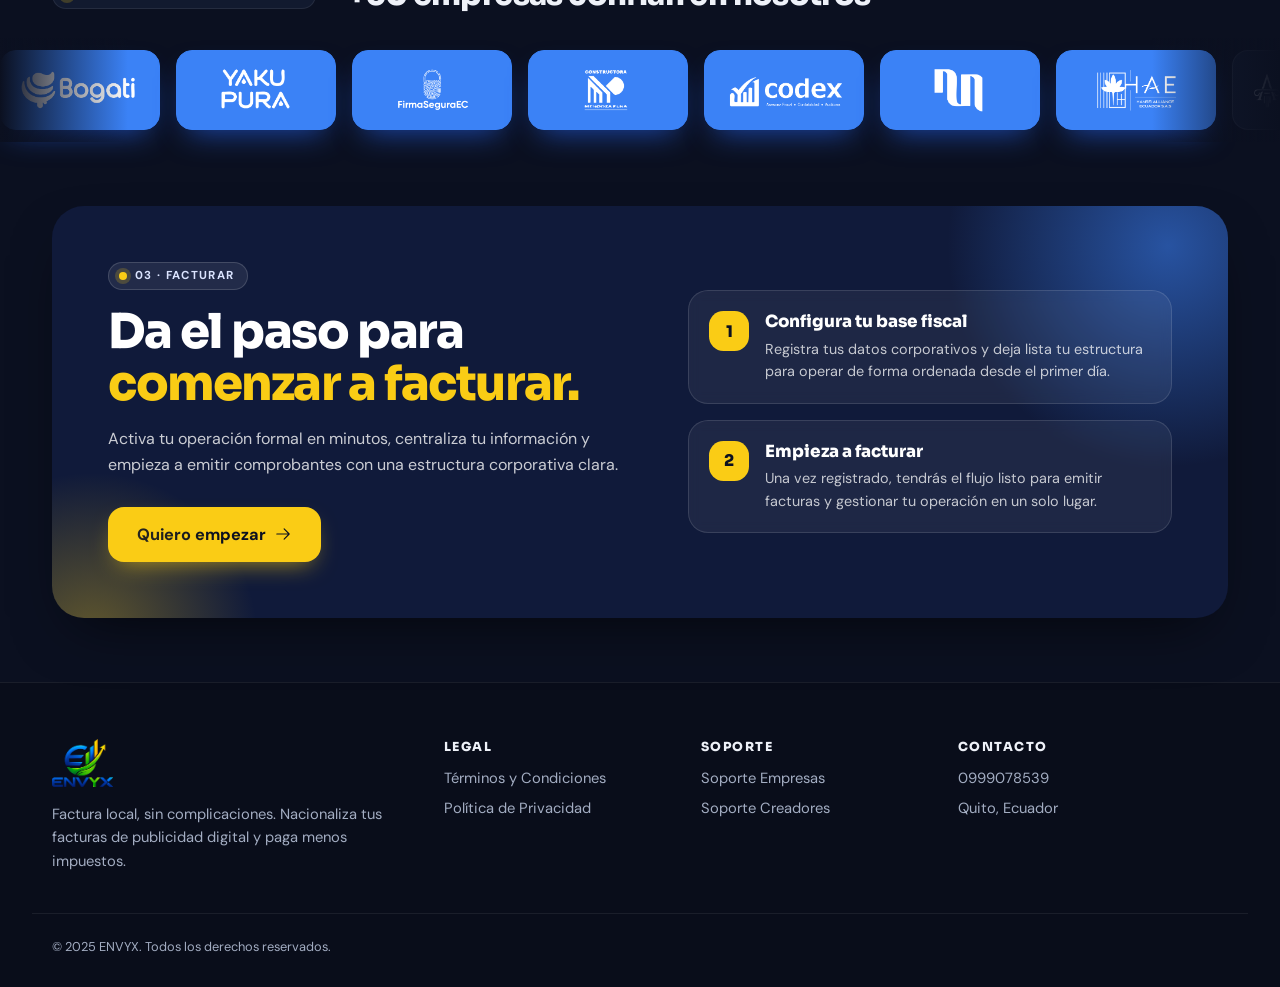
==== commit 161c32e6: "Footer: número de contacto en lugar del correo Co-Authored-By: Claude Fable 5 <noreply@anthropic.com" ====
--- a/index.html
+++ b/index.html
@@ -467,7 +467,7 @@
         </div>
         <div class="footer__col">
           <h4>Contacto</h4>
-          <a href="mailto:facturacion@andlocalads.com">facturacion@andlocalads.com</a>
+          <a href="https://wa.me/593999078539" target="_blank" rel="noopener">0999078539</a>
           <a href="#">Quito, Ecuador</a>
         </div>
       </div>
--- a/css/styles.css
+++ b/css/styles.css
@@ -405,6 +405,8 @@
 .marquee__group { display: flex; align-items: center; gap: 1rem; padding-right: 1rem; }
 .client { flex-shrink: 0; display: flex; align-items: center; justify-content: center; height: 5rem; width: 10rem; border-radius: 1rem; border: 1px solid var(--border); background: var(--card-bg); transition: all .3s; }
 .client:hover { border-color: var(--primary); transform: translateY(-3px); box-shadow: var(--shadow); }
+.client.is-lit { background: var(--primary); border-color: var(--primary); box-shadow: 0 14px 30px -12px rgba(37,99,235,.7); }
+.client.is-lit img { opacity: 1; filter: brightness(0) invert(1) !important; }
 .client img { height: 2.75rem; width: auto; max-width: 80%; object-fit: contain; opacity: .55; transition: opacity .3s; user-select: none; }
 .client:hover img { opacity: 1; }
 html:not(.dark) .client img { filter: brightness(0); }
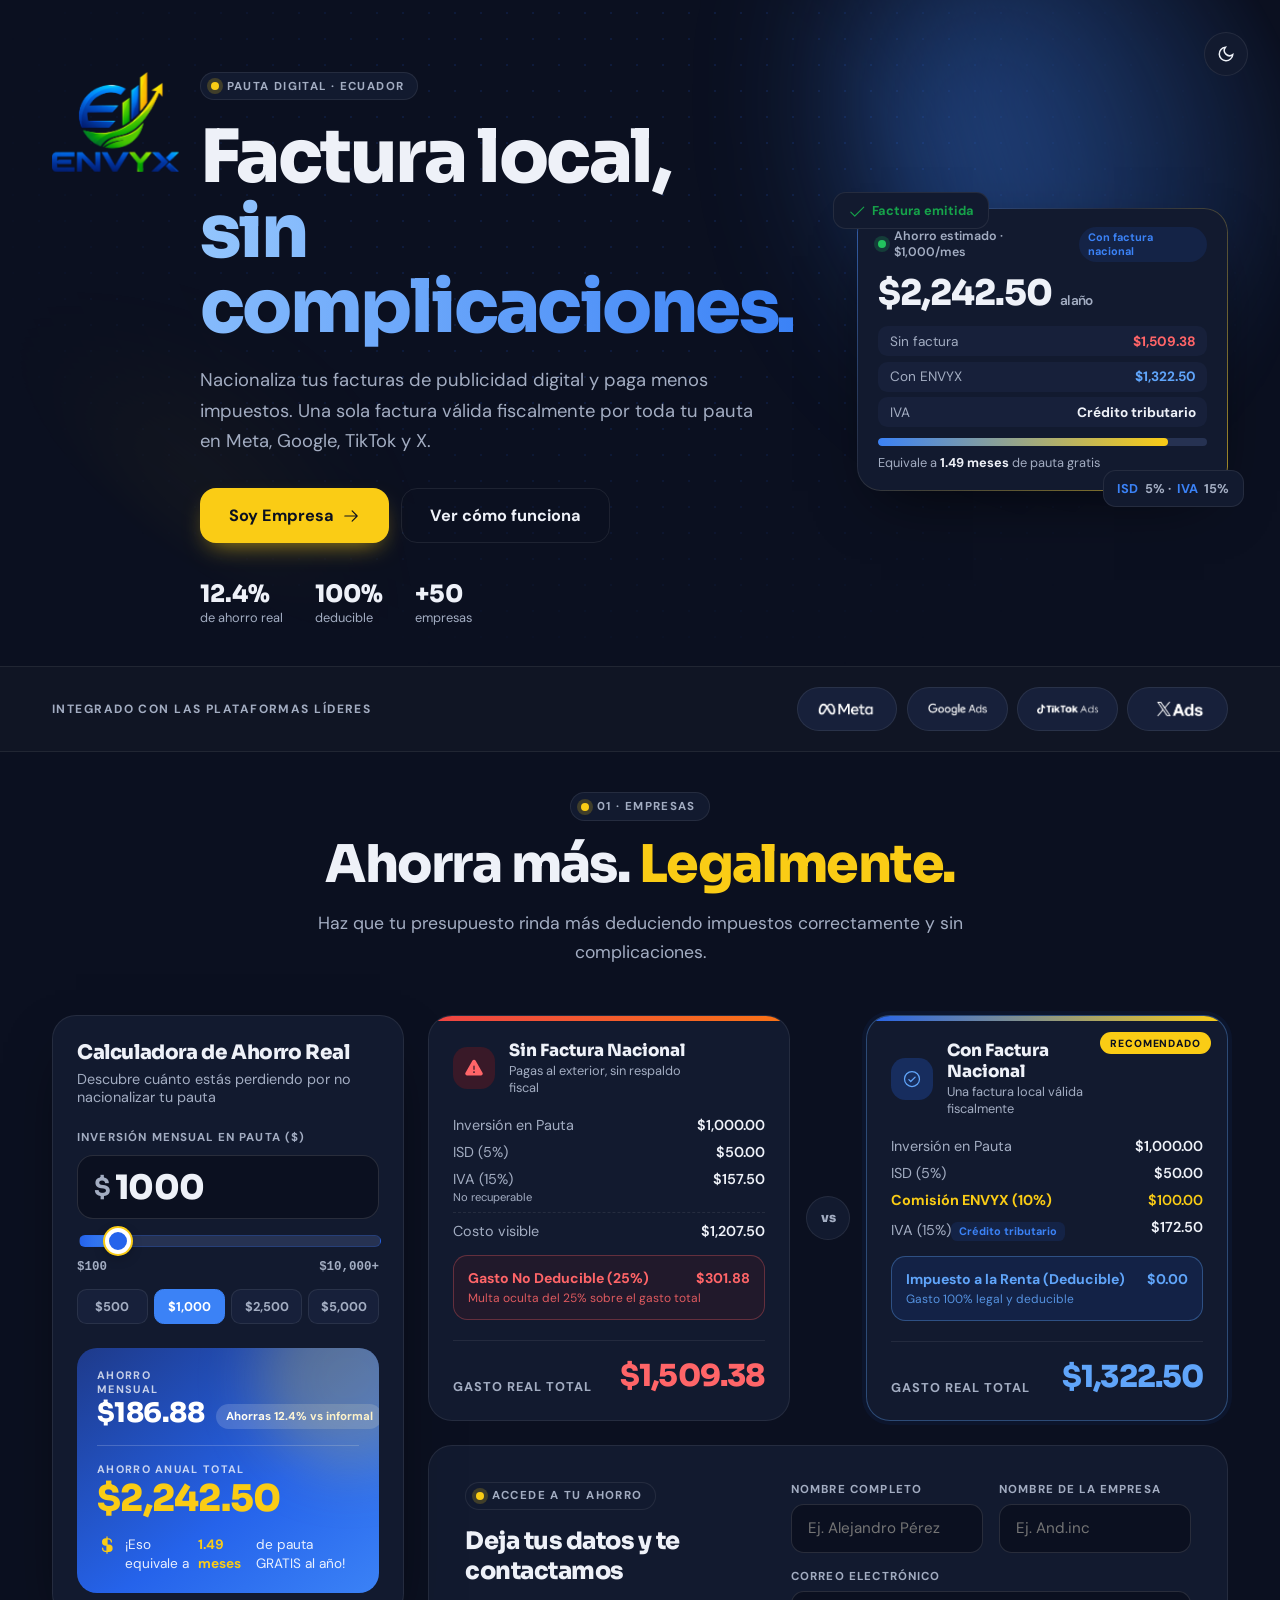
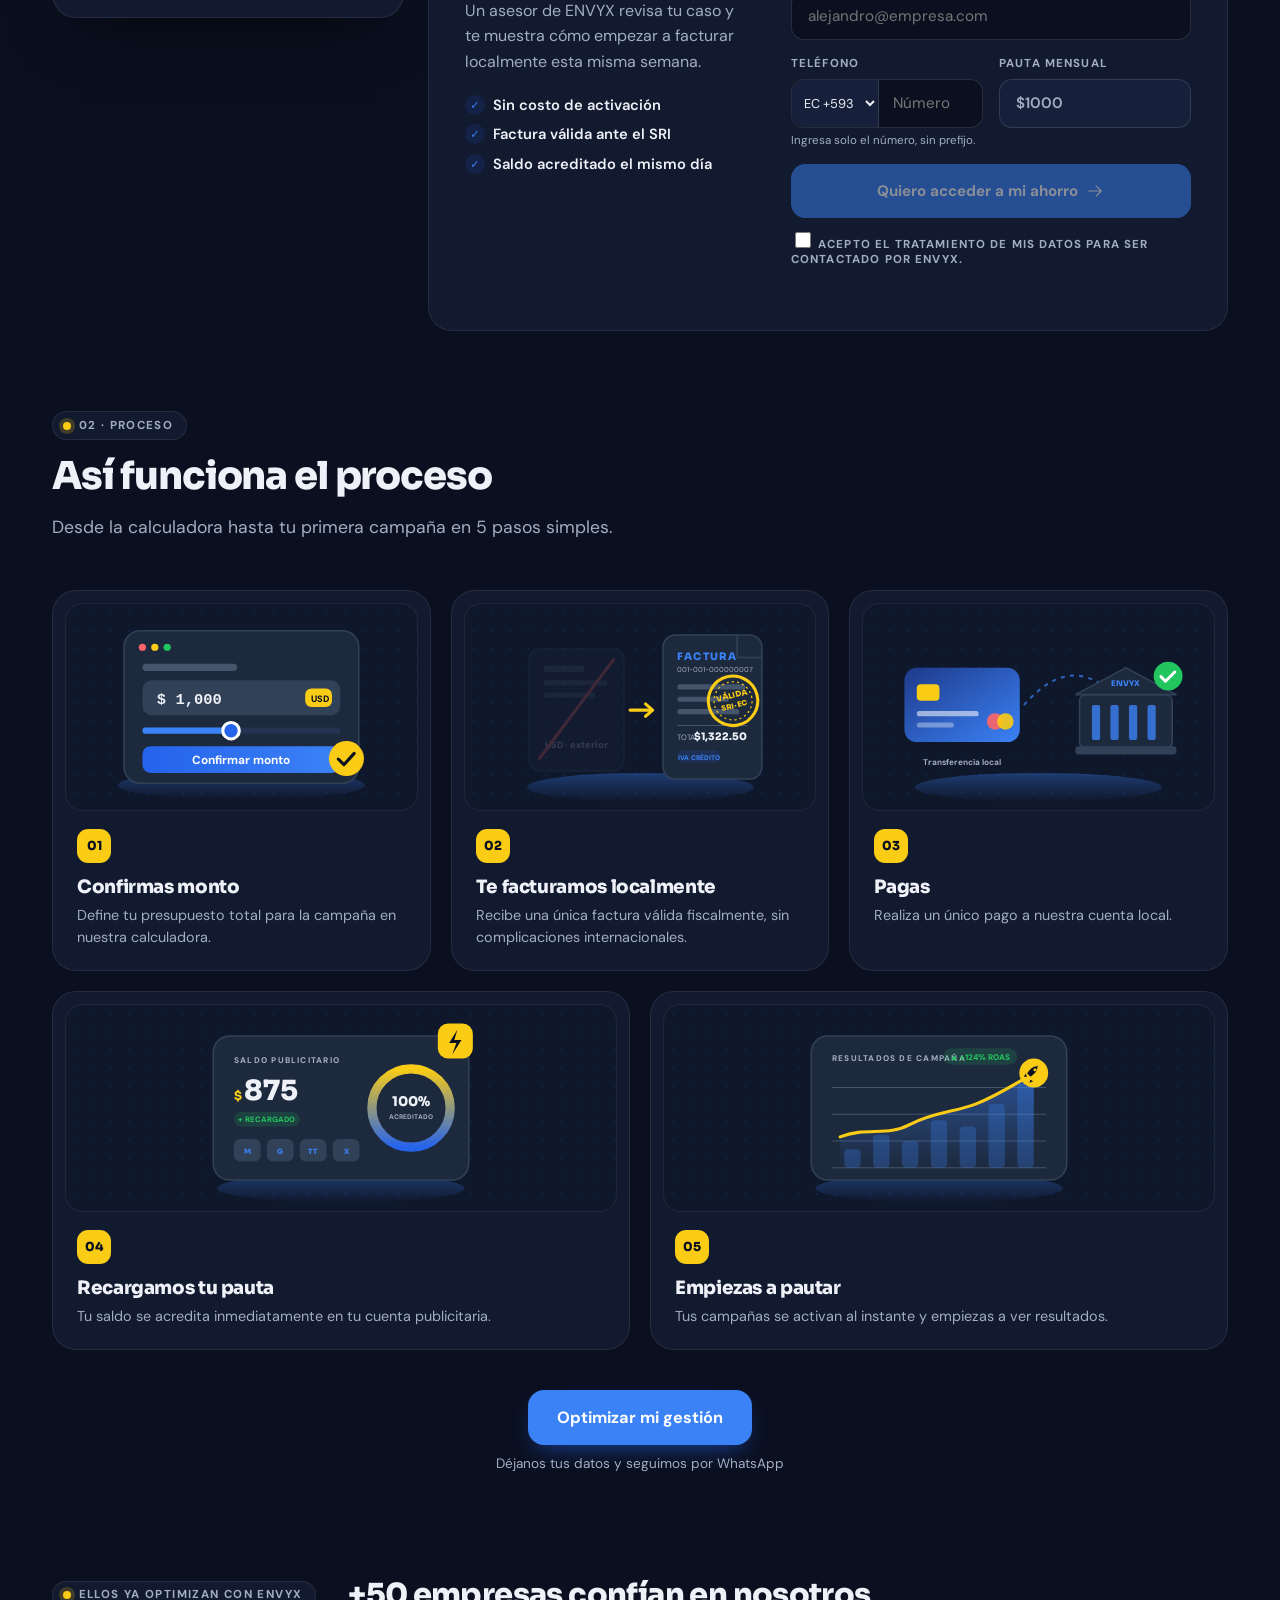
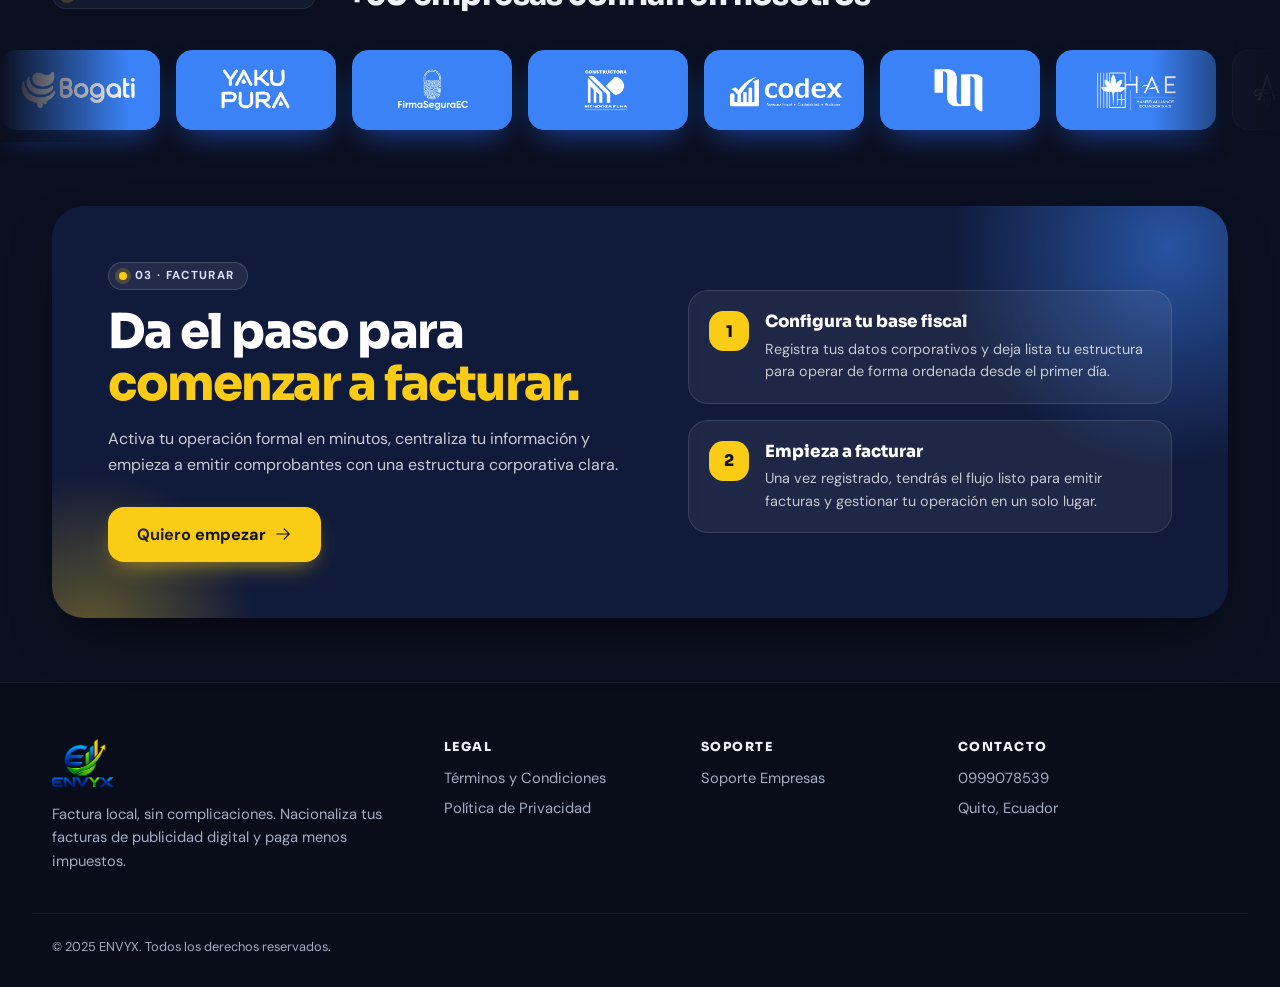
==== commit e7a71aeb: "Footer: Soporte Empresas abre WhatsApp; quitar Soporte Creadores Co-Authored-By: Claude Fable 5 <nor" ====
--- a/index.html
+++ b/index.html
@@ -462,8 +462,7 @@
         </div>
         <div class="footer__col">
           <h4>Soporte</h4>
-          <a href="#">Soporte Empresas</a>
-          <a href="#">Soporte Creadores</a>
+          <a href="https://wa.me/593999078539?text=Hola%20ENVYX%2C%20necesito%20soporte%20para%20mi%20empresa." target="_blank" rel="noopener">Soporte Empresas</a>
         </div>
         <div class="footer__col">
           <h4>Contacto</h4>
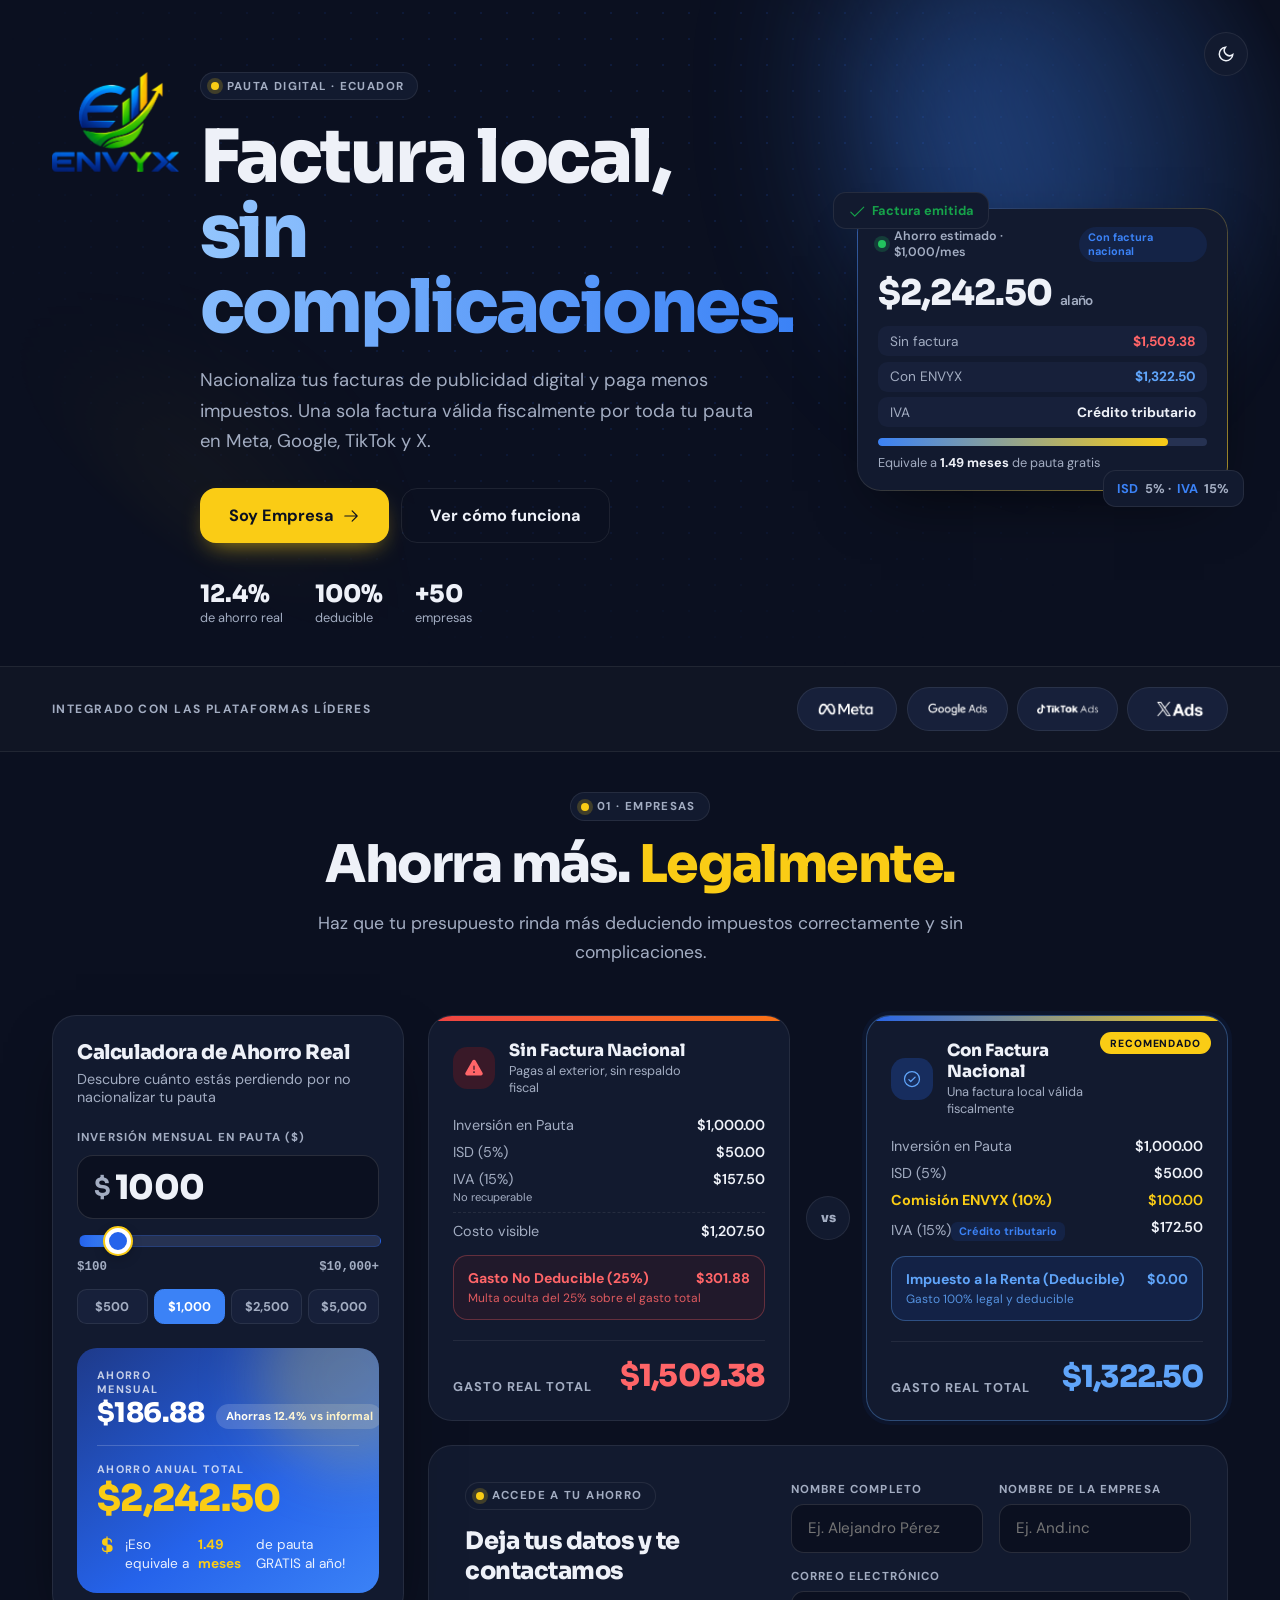
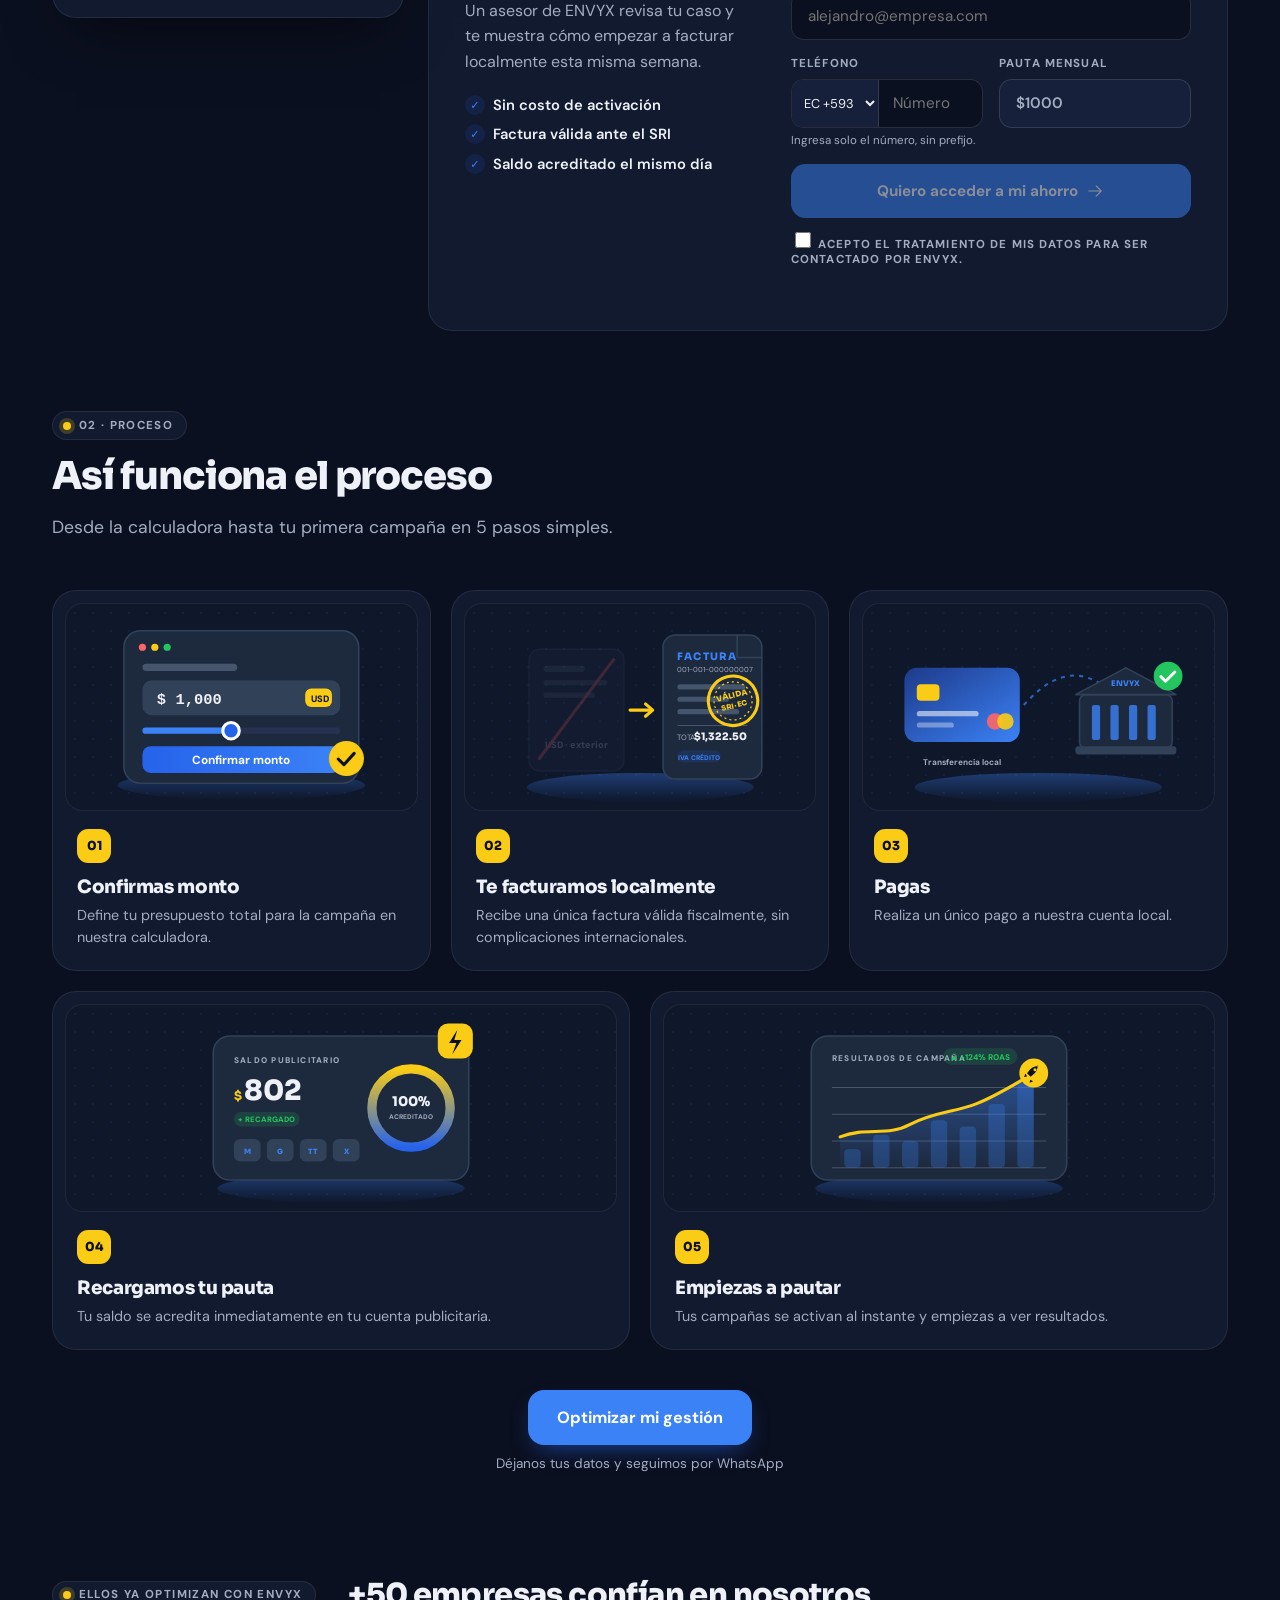
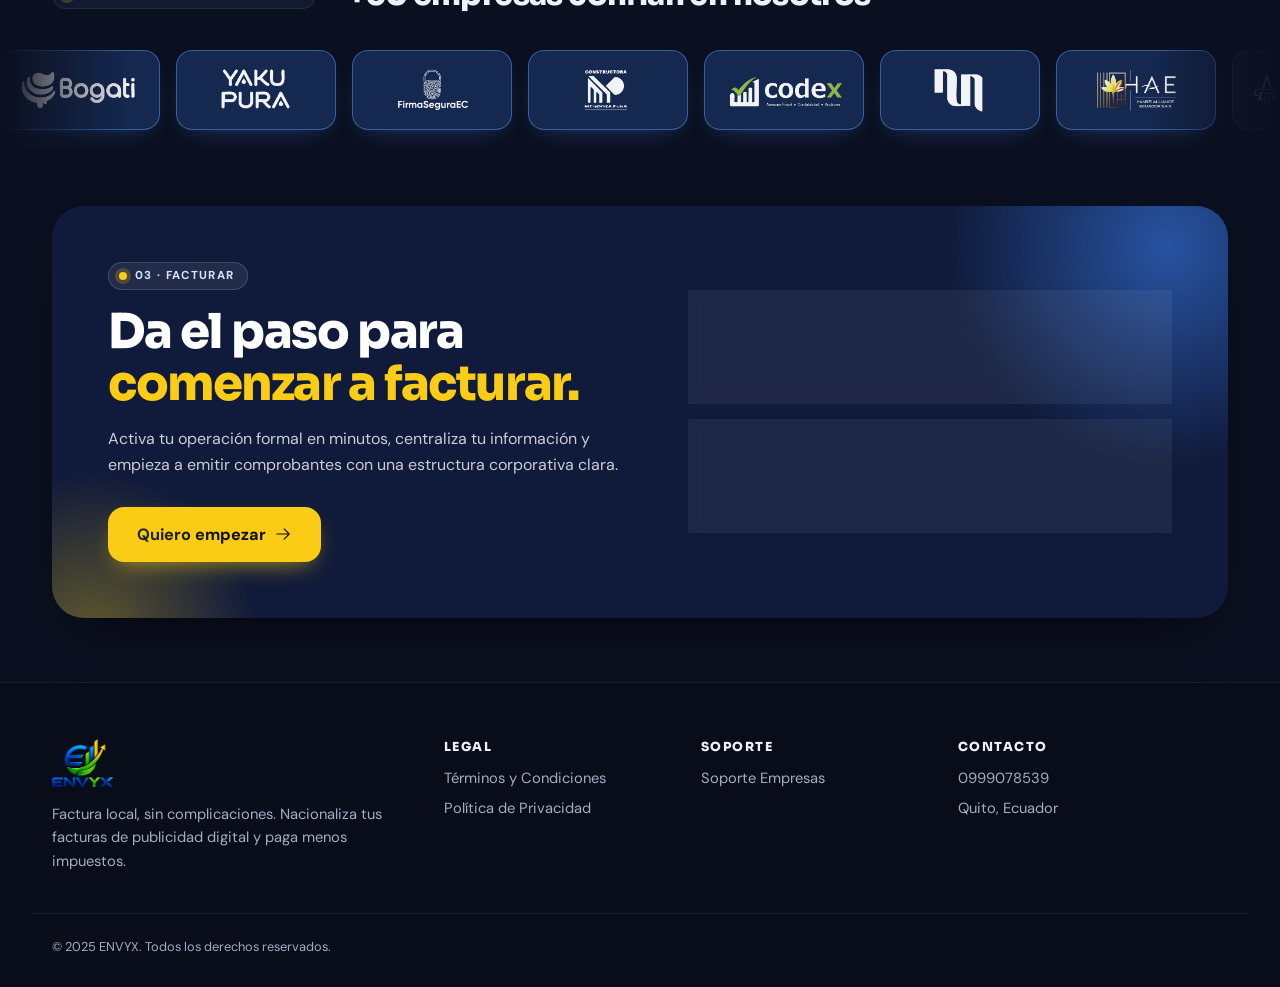
==== commit de96cbf6: "Ver cómo funciona abre el formulario Quiero empezar (WhatsApp) Co-Authored-By: Claude Fable 5 <norep" ====
--- a/index.html
+++ b/index.html
@@ -44,7 +44,7 @@
               Soy Empresa
               <svg width="18" height="18" viewBox="0 0 256 256" fill="currentColor" class="btn__arrow"><path d="M221.66,133.66l-72,72a8,8,0,0,1-11.32-11.32L196.69,136H40a8,8,0,0,1,0-16H196.69L138.34,61.66a8,8,0,0,1,11.32-11.32l72,72A8,8,0,0,1,221.66,133.66Z"/></svg>
             </a>
-            <a href="#process" class="btn btn--ghost btn--lg" data-target="process">Ver cómo funciona</a>
+            <button type="button" class="btn btn--ghost btn--lg" data-open-start>Ver cómo funciona</button>
           </div>
           <ul class="hero__facts reveal reveal--up">
             <li><strong>12.4%</strong><span>de ahorro real</span></li>
--- a/css/styles.css
+++ b/css/styles.css
@@ -405,8 +405,10 @@
 .marquee__group { display: flex; align-items: center; gap: 1rem; padding-right: 1rem; }
 .client { flex-shrink: 0; display: flex; align-items: center; justify-content: center; height: 5rem; width: 10rem; border-radius: 1rem; border: 1px solid var(--border); background: var(--card-bg); transition: all .3s; }
 .client:hover { border-color: var(--primary); transform: translateY(-3px); box-shadow: var(--shadow); }
-.client.is-lit { background: var(--primary); border-color: var(--primary); box-shadow: 0 14px 30px -12px rgba(37,99,235,.7); }
-.client.is-lit img { opacity: 1; filter: brightness(0) invert(1) !important; }
+.client.is-lit { background: #e4edff; border-color: #a8c5ff; box-shadow: 0 10px 24px -14px rgba(37,99,235,.35); }
+.client.is-lit img { opacity: .9; }
+html.dark .client.is-lit { background: rgba(59,130,246,.22); border-color: rgba(96,165,250,.45); box-shadow: 0 10px 24px -14px rgba(59,130,246,.5); }
+html.dark .client.is-lit img { filter: none; opacity: .95; }
 .client img { height: 2.75rem; width: auto; max-width: 80%; object-fit: contain; opacity: .55; transition: opacity .3s; user-select: none; }
 .client:hover img { opacity: 1; }
 html:not(.dark) .client img { filter: brightness(0); }
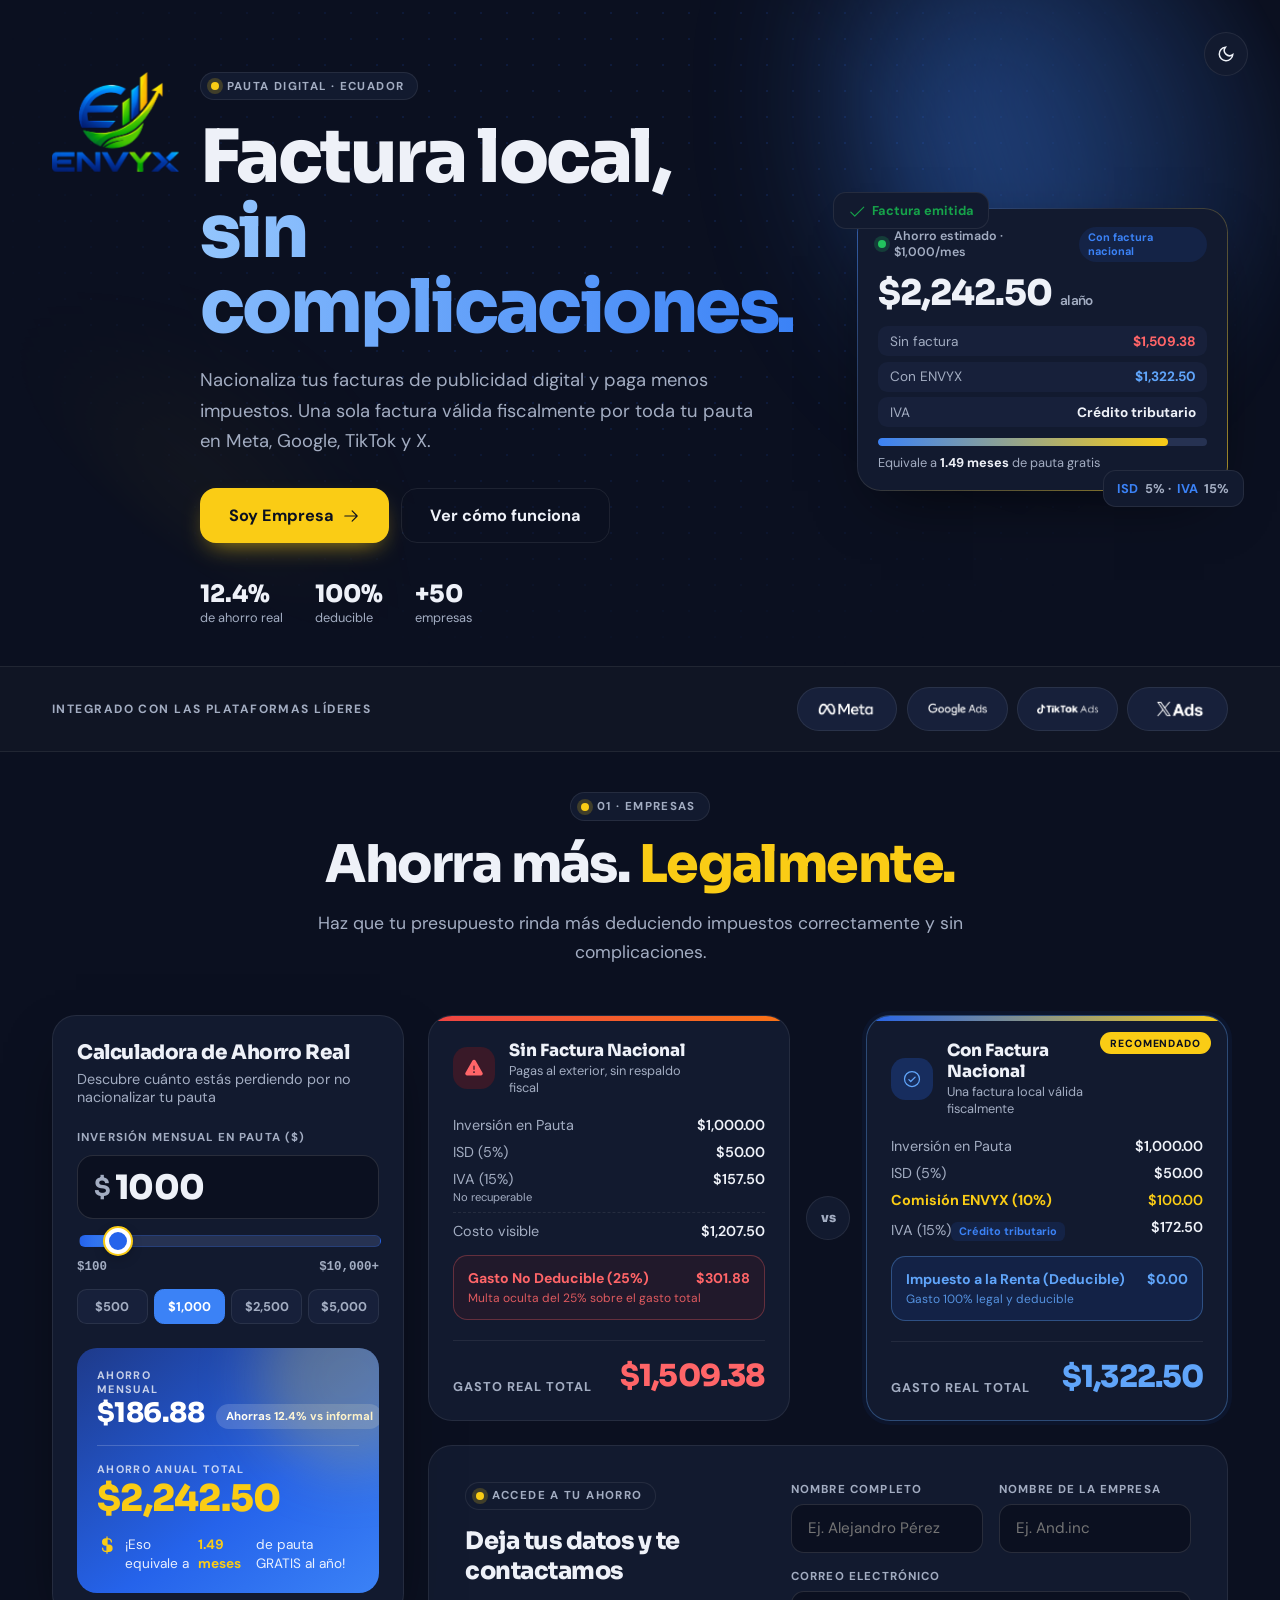
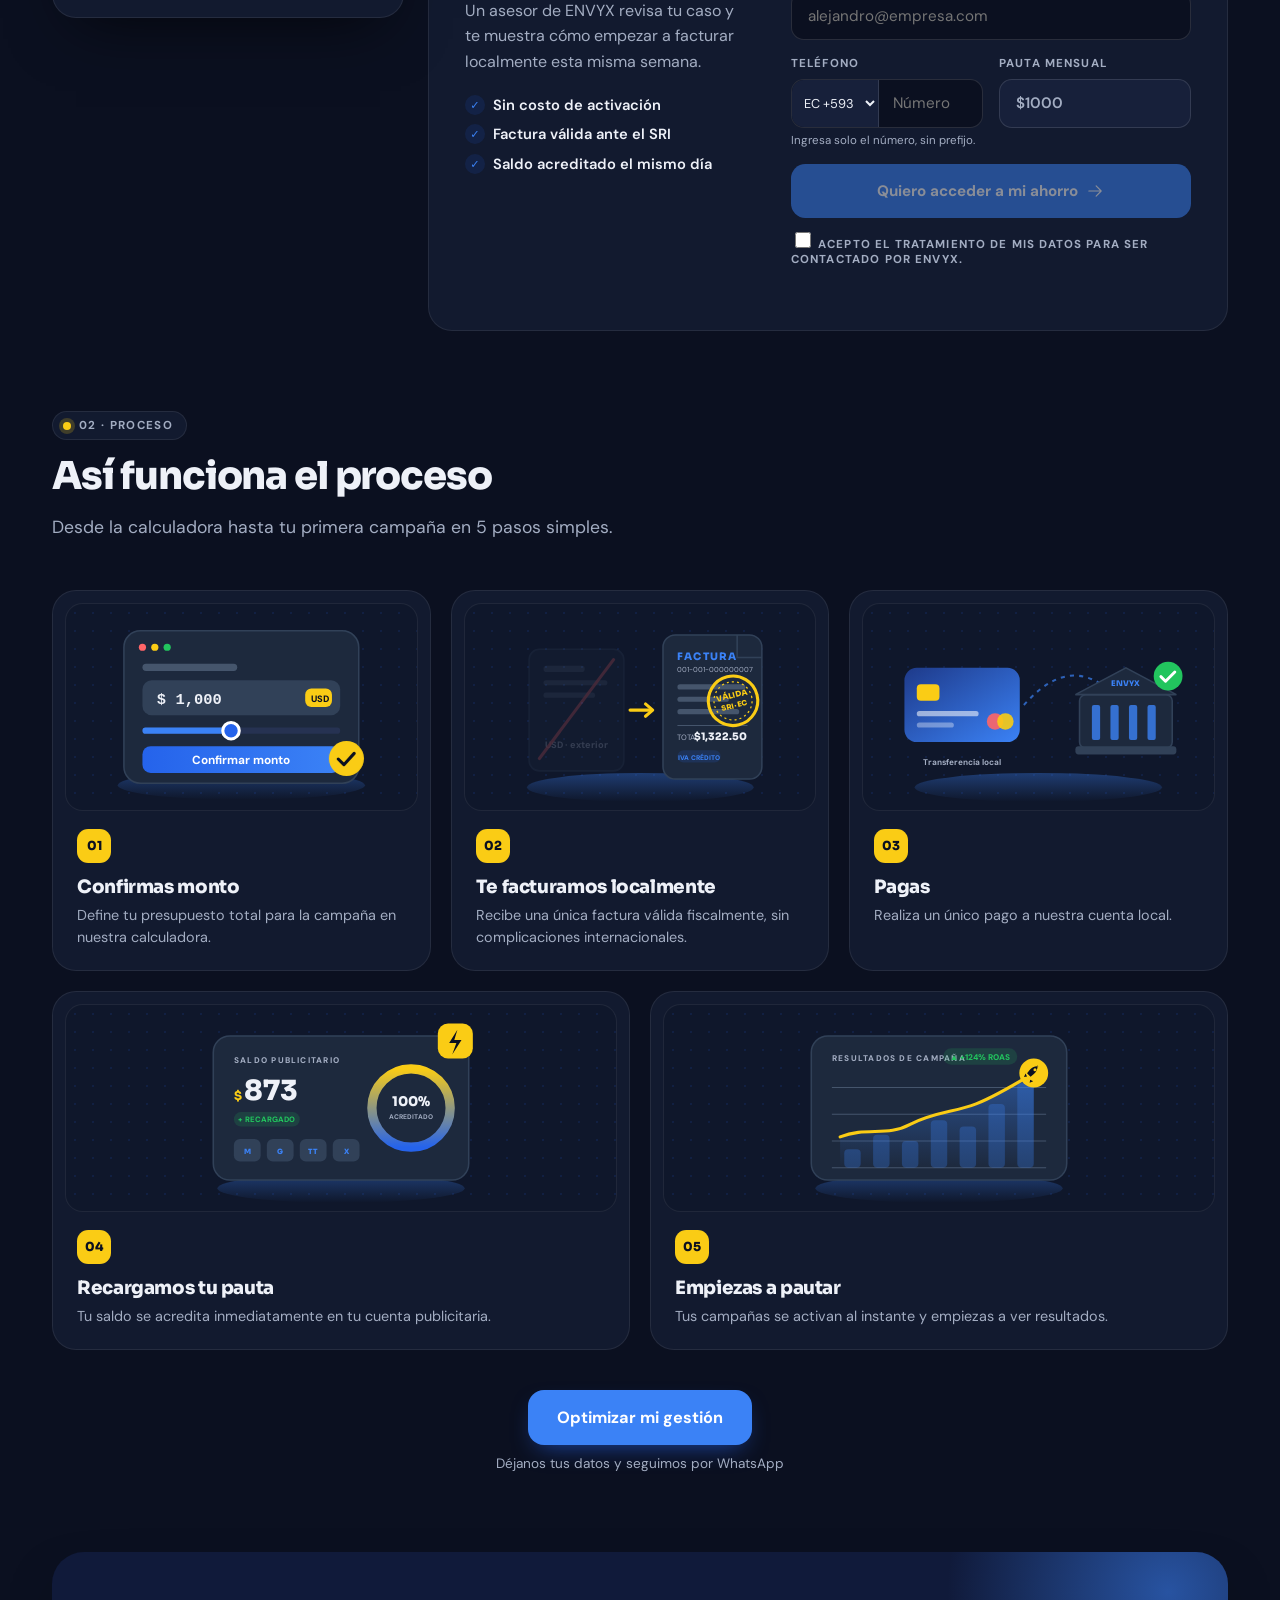
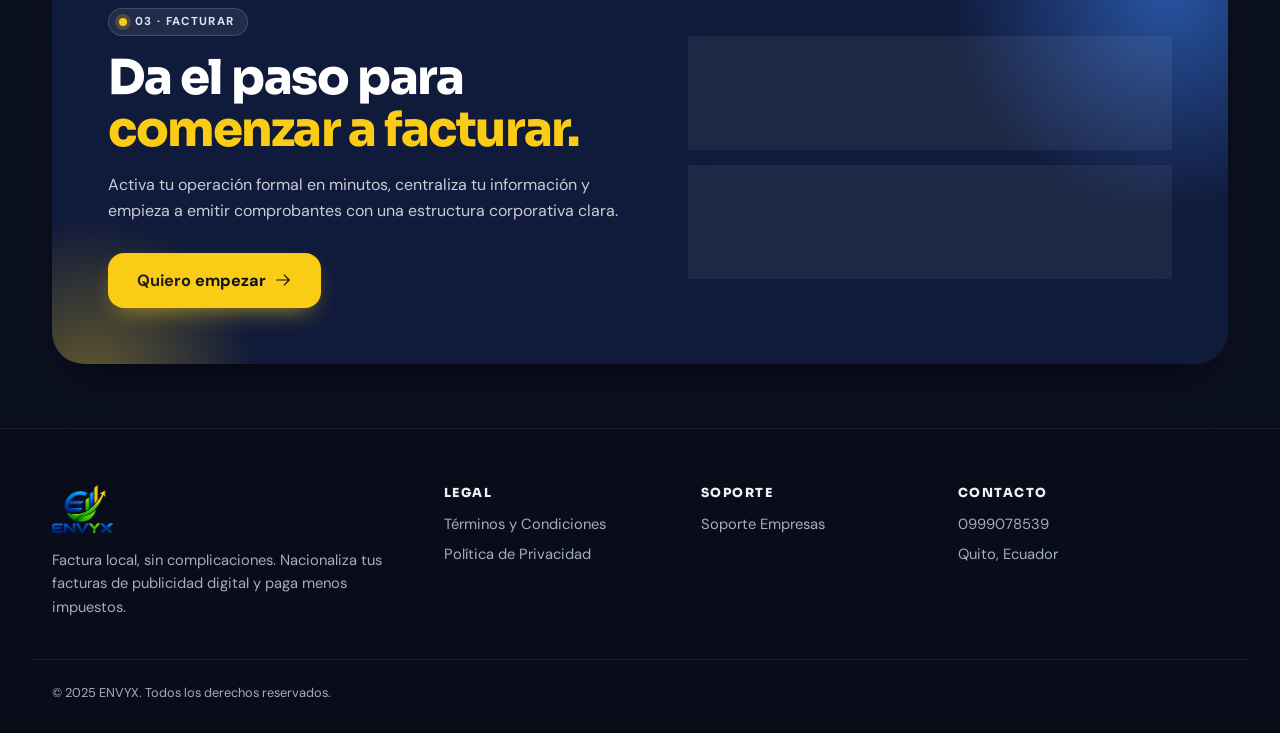
==== commit f2f2f2b5: "Quitar sección de clientes (carrusel de logos) Co-Authored-By: Claude Fable 5 <noreply@anthropic.com" ====
--- a/index.html
+++ b/index.html
@@ -389,31 +389,6 @@
           <div class="process__cta reveal reveal--up">
             <button type="button" class="btn btn--primary btn--lg" data-open-start>Optimizar mi gestión</button>
             <span class="process__hint">Déjanos tus datos y seguimos por WhatsApp</span>
-          </div>
-        </div>
-      </div>
-    </section>
-
-    <!-- ================= CLIENTES ================= -->
-    <section class="clients">
-      <div class="container clients__head">
-        <span class="eyebrow"><i></i>Ellos ya optimizan con ENVYX</span>
-        <h3 class="clients__title">+50 empresas confían en nosotros</h3>
-      </div>
-      <div class="marquee">
-        <div class="marquee__fade marquee__fade--l"></div>
-        <div class="marquee__fade marquee__fade--r"></div>
-        <div class="marquee__track" id="clientTrack">
-          <div class="marquee__group">
-            <div class="client"><img src="assets/LOGO_CLIENTES-04.png" alt="Cliente 1" draggable="false" /></div>
-            <div class="client"><img src="assets/LOGO_CLIENTES-05.png" alt="Cliente 2" draggable="false" /></div>
-            <div class="client"><img src="assets/LOGO_CLIENTES-06.png" alt="Cliente 3" draggable="false" /></div>
-            <div class="client"><img src="assets/LOGO_CLIENTES-07.png" alt="Cliente 4" draggable="false" /></div>
-            <div class="client"><img src="assets/LOGO_CLIENTES-08.png" alt="Cliente 5" draggable="false" /></div>
-            <div class="client"><img src="assets/LOGO_CLIENTES-09.png" alt="Cliente 6" draggable="false" /></div>
-            <div class="client"><img src="assets/LOGO_CLIENTES-10.png" alt="Cliente 7" draggable="false" /></div>
-            <div class="client"><img src="assets/LOGO_CLIENTES-11.png" alt="Cliente 8" draggable="false" /></div>
-            <div class="client"><img src="assets/LOGO_CLIENTES_Mesa_de_trabajo_1_copia_2.png" alt="Cliente 9" draggable="false" /></div>
           </div>
         </div>
       </div>
